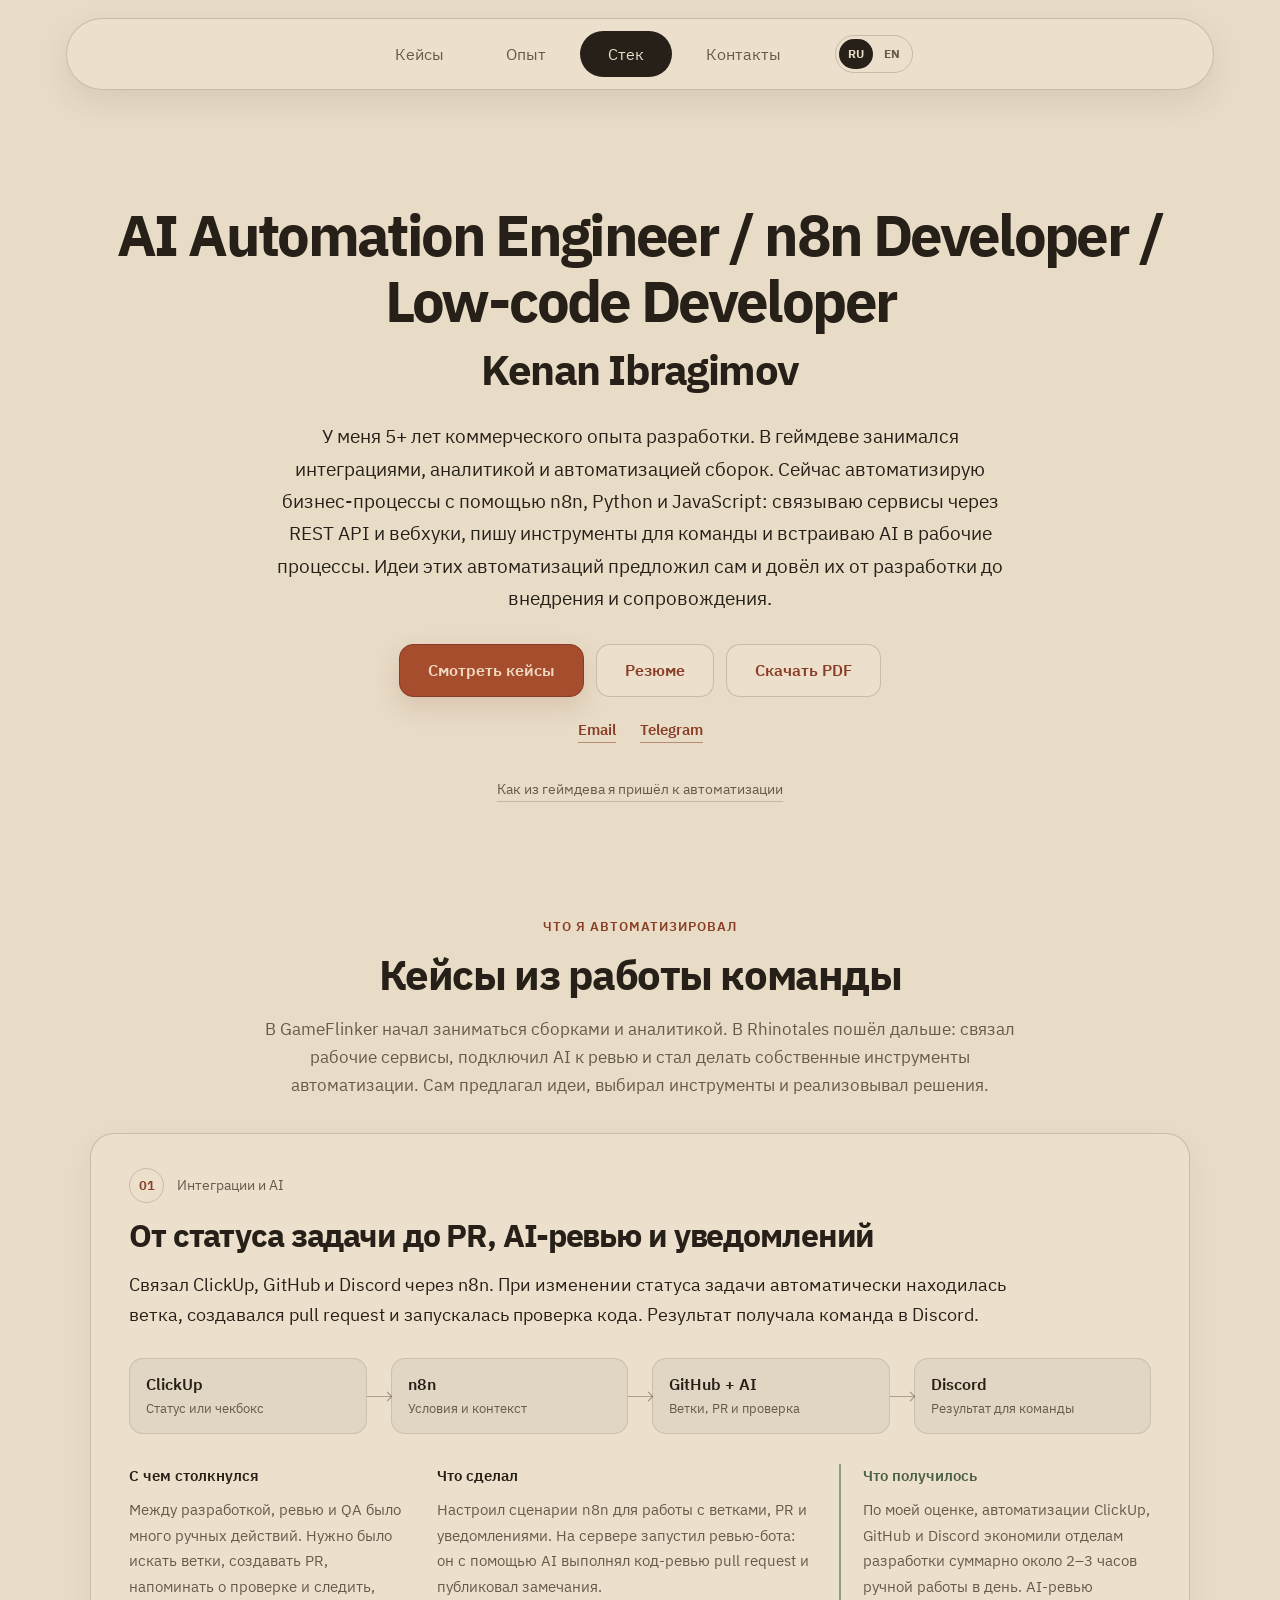
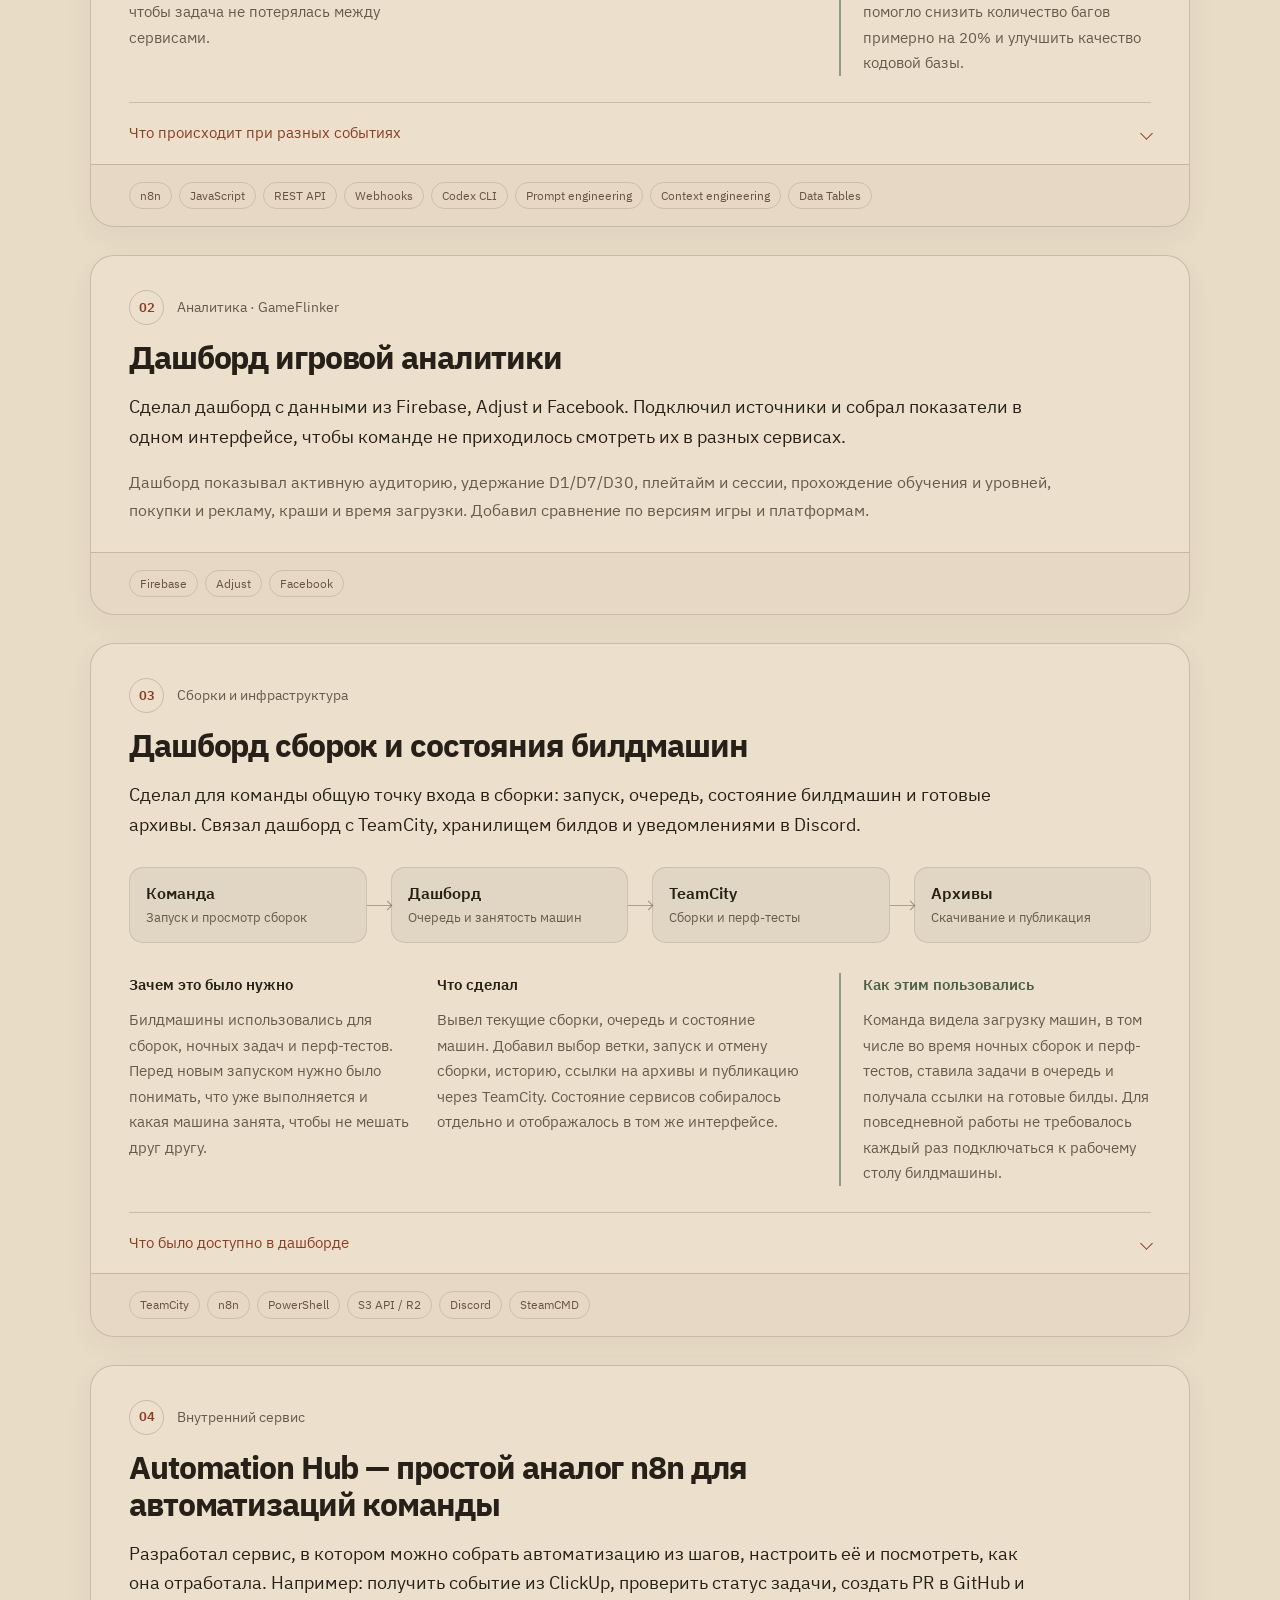
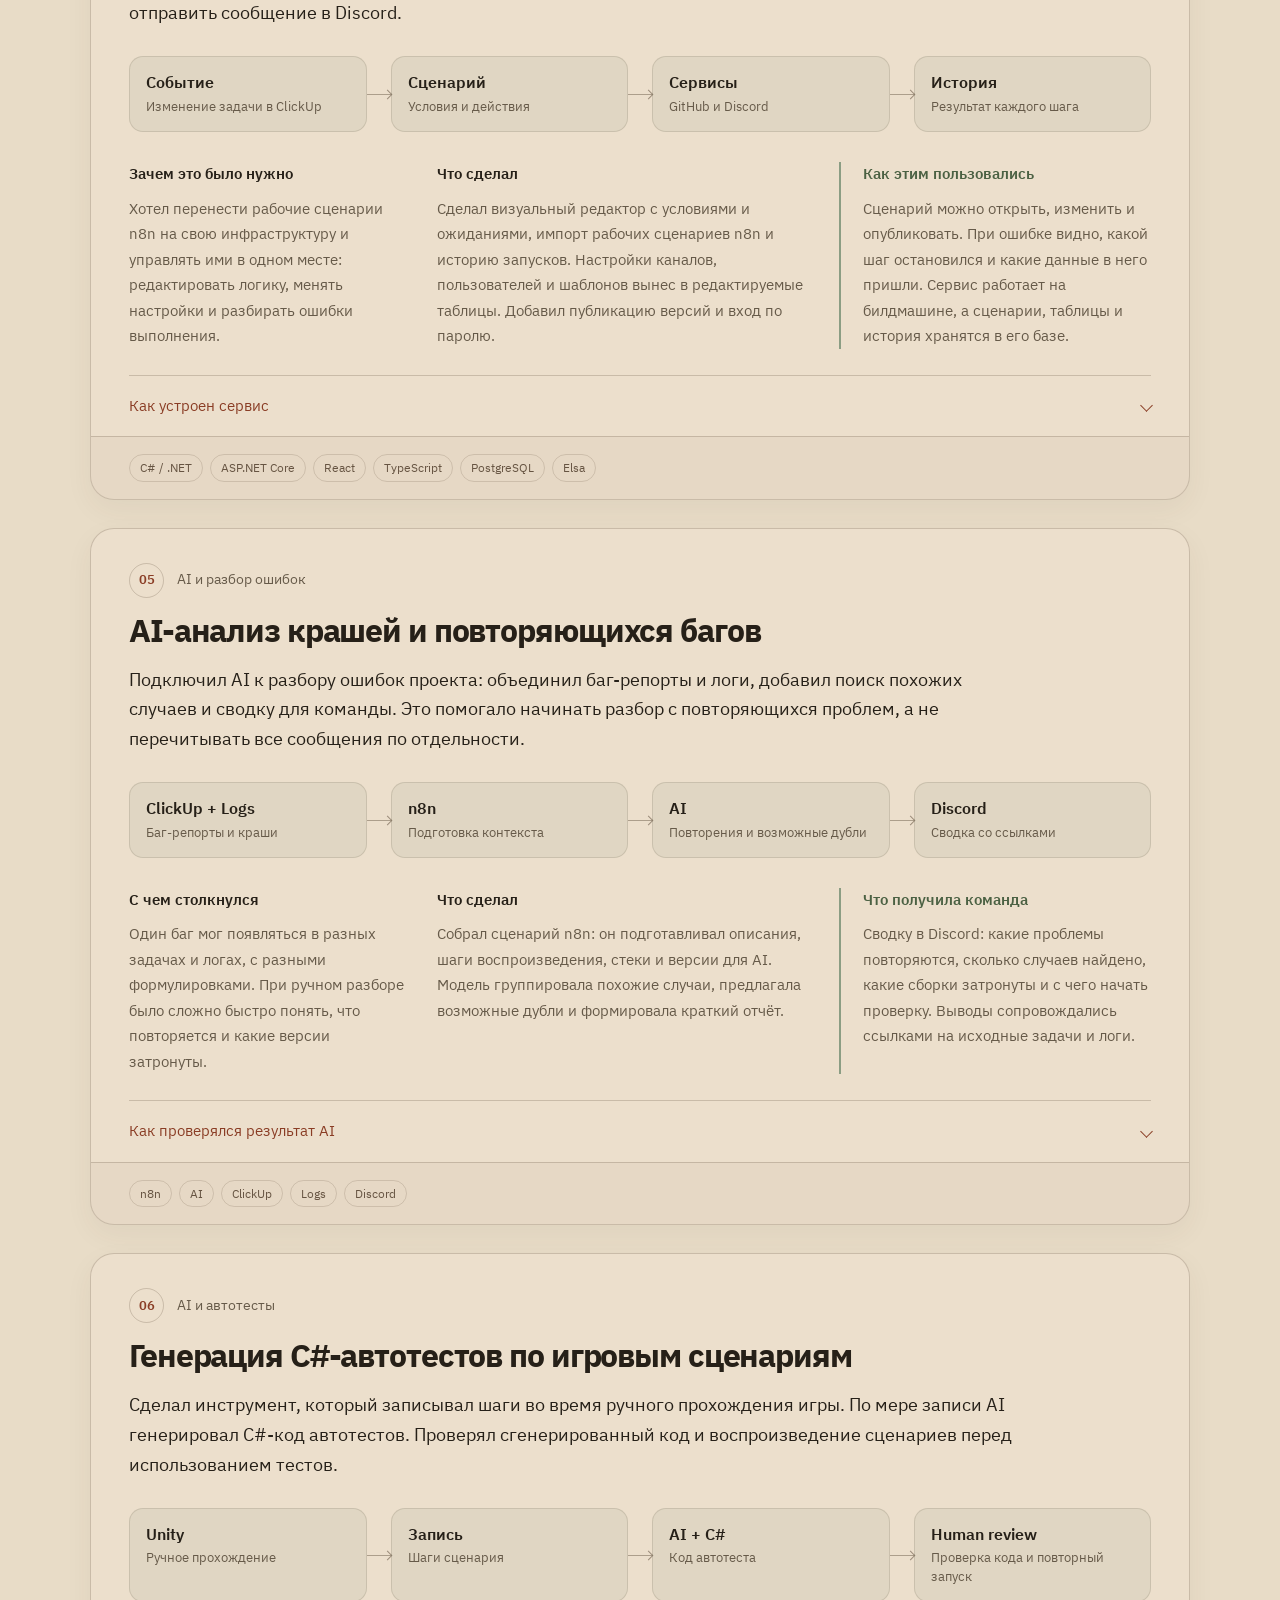
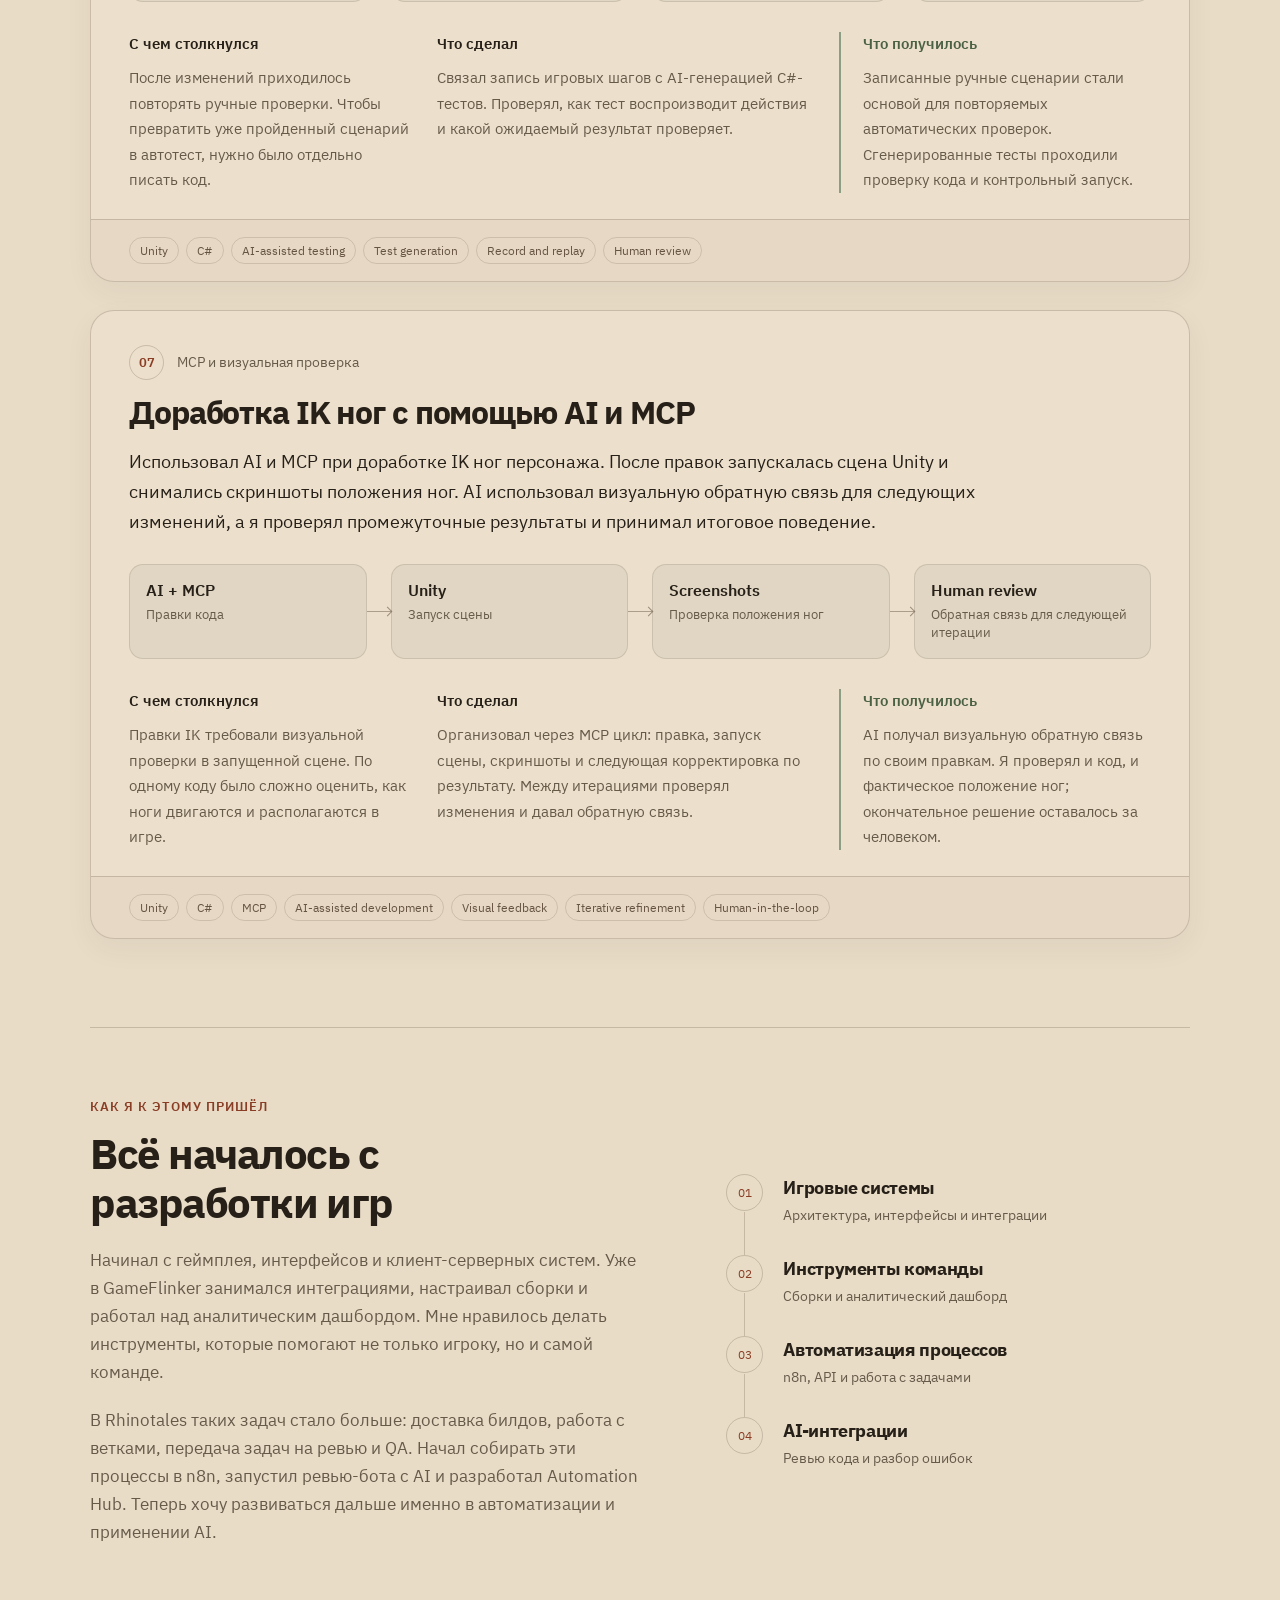
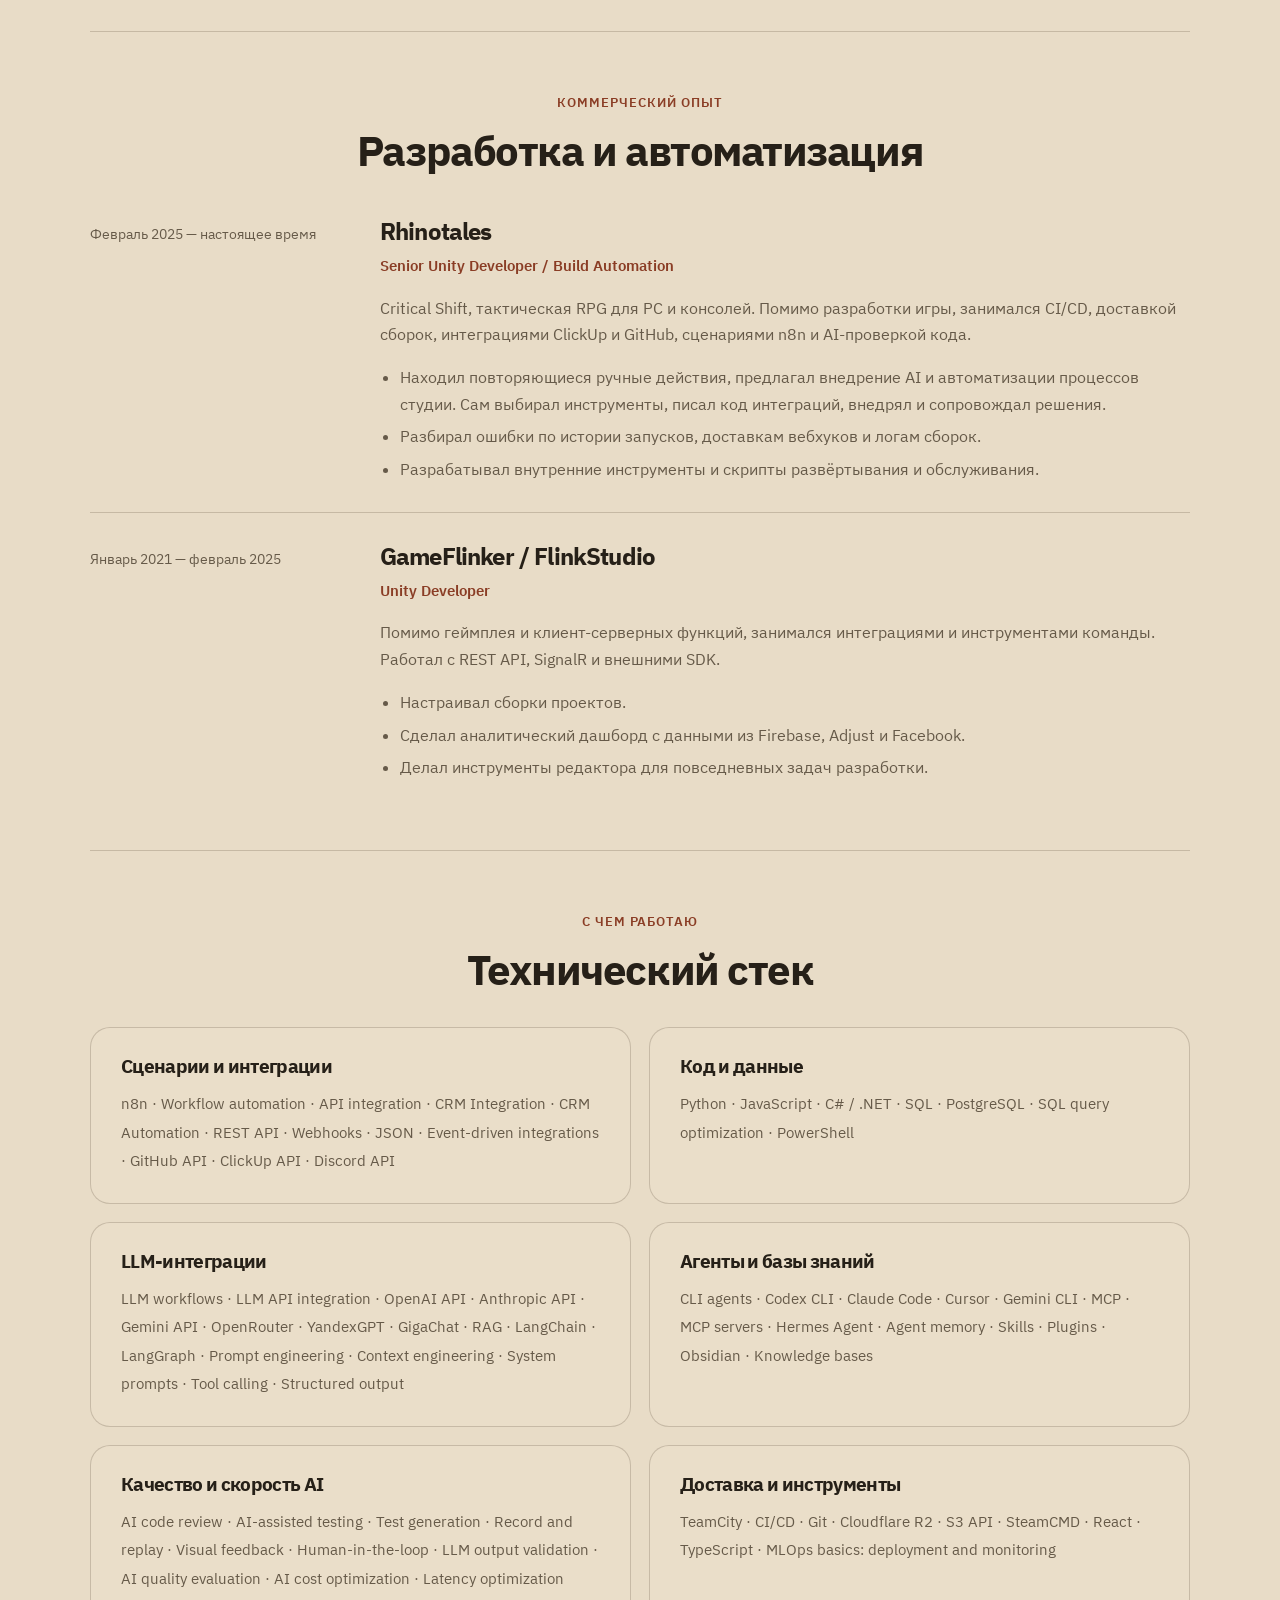
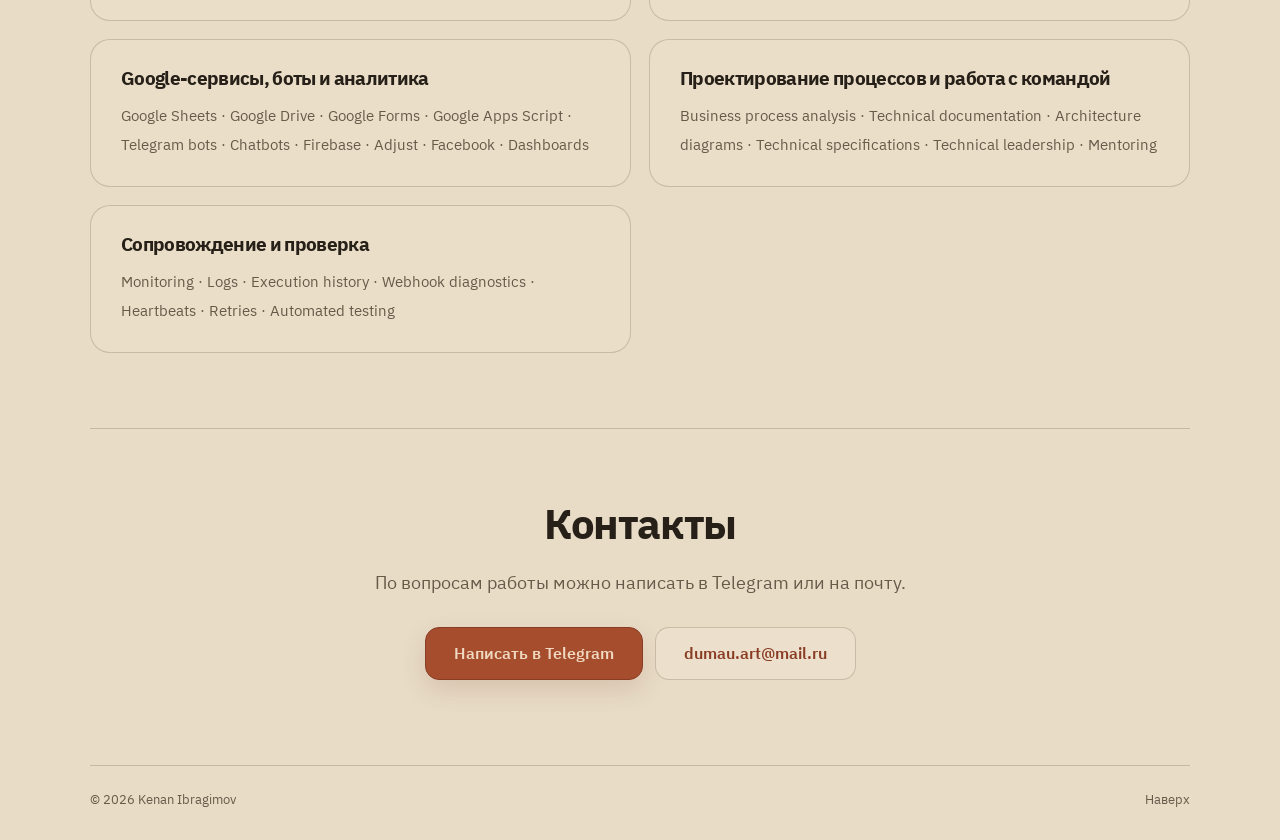
==== automation/index.html @ e3d1d589 "Portfolio: Add AI test generation and MCP-driven IK case studies" ====
<!doctype html>
<html lang="ru">
<head>
  <meta charset="utf-8" />
  <meta name="viewport" content="width=device-width, initial-scale=1" />
  <meta name="description" content="Кенан Ибрагимов — AI Automation Engineer / n8n Developer / Low-code Developer. Автоматизация бизнес-процессов, AI-интеграции, Python, JavaScript, REST API, webhooks и SQL." />
  <meta name="theme-color" content="#E8DCC7" />
  <meta property="og:type" content="website" />
  <meta property="og:url" content="https://shipzz.github.io/automation/" />
  <meta property="og:title" content="Kenan Ibragimov — AI Automation Engineer / n8n Developer / Low-code Developer" />
  <meta property="og:description" content="Автоматизация бизнес-процессов через n8n, Python, JavaScript и REST API. Кейсы AI-ревью, интеграций ClickUp / GitHub / Discord, CI/CD и Automation Hub." />
  <title>Kenan Ibragimov — AI Automation Engineer / n8n Developer / Low-code Developer</title>
  <link rel="canonical" href="https://shipzz.github.io/automation/" />
  <link rel="icon" href="../assets/favicon.svg?v=2" type="image/svg+xml" />
  <link rel="stylesheet" href="automation.css?v=4" />
  <script src="automation.js?v=5" defer></script>
</head>
<body>
  <a class="skip-link" href="#main" data-en="Skip to content">К содержанию</a>
  <header class="site-header">
    <nav class="nav" aria-label="Основная навигация">
      <a href="#cases" class="is-active" data-en="Cases">Кейсы</a>
      <a href="#experience" data-en="Experience">Опыт</a>
      <a href="#skills" data-en="Skills">Стек</a>
      <a href="#contact" data-en="Contact">Контакты</a>
    </nav>
    <div class="language-switch" role="group" aria-label="Язык / Language">
      <button type="button" data-language="ru" class="is-active" aria-pressed="true">RU</button>
      <button type="button" data-language="en" aria-pressed="false">EN</button>
    </div>
  </header>

  <main id="main">
    <section id="top" class="hero section">
      <p class="hero-role">AI Automation Engineer / n8n Developer / Low-code Developer</p>
      <h1>Kenan Ibragimov</h1>
      <p class="hero-text" data-en="I have 5+ years of commercial development experience. In game development, I worked on integrations, analytics and build automation. I now automate business processes with n8n, Python and JavaScript: connecting services through REST APIs and webhooks, building team tools and integrating AI into workflows. I proposed these initiatives myself and took them from an idea to implementation and ongoing maintenance.">У меня 5+ лет коммерческого опыта разработки. В геймдеве занимался интеграциями, аналитикой и автоматизацией сборок. Сейчас автоматизирую бизнес-процессы с помощью n8n, Python и JavaScript: связываю сервисы через REST API и вебхуки, пишу инструменты для команды и встраиваю AI в рабочие процессы. Идеи этих автоматизаций предложил сам и довёл их от разработки до внедрения и сопровождения.</p>
      <div class="hero-actions">
        <a class="button primary" href="#cases" data-en="View cases">Смотреть кейсы</a>
        <a class="button secondary" href="resume.html?v=2026-10-23-r3" data-en="View CV">Резюме</a>
        <a class="button secondary" href="downloads/Kenan_Ibragimov_AI_Automation_Engineer_RU.pdf?v=2026-10-23-r3" download="Kenan_Ibragimov_AI_Automation_Engineer_RU_2026-10-23-r3.pdf" data-resume-download data-resume-version="2026-10-23-r3" data-en="Download PDF">Скачать PDF</a>
      </div>
      <div class="hero-links">
        <a href="mailto:dumau.art@mail.ru">Email</a>
        <a href="https://t.me/dumrotation" target="_blank" rel="noreferrer">Telegram</a>
      </div>
      <a class="hero-note" href="#story" data-en="How game development led me to automation">Как из геймдева я пришёл к автоматизации</a>
    </section>

    <section id="cases" class="section cases-section" aria-labelledby="cases-title">
      <div class="section-heading">
        <p class="eyebrow" data-en="Selected work">Что я автоматизировал</p>
        <h2 id="cases-title" data-en="Cases from a development team">Кейсы из работы команды</h2>
        <p data-en="At GameFlinker, I started working on builds and analytics. At Rhinotales, I went further: connecting team services, adding AI to review and developing our own automation tools. I proposed the ideas, chose the tools and implemented the solutions myself.">В GameFlinker начал заниматься сборками и аналитикой. В Rhinotales пошёл дальше: связал рабочие сервисы, подключил AI к ревью и стал делать собственные инструменты автоматизации. Сам предлагал идеи, выбирал инструменты и реализовывал решения.</p>
      </div>

      <article class="case-card" id="team-workflows" aria-labelledby="team-workflows-title">
        <div class="case-heading"><span class="case-number">01</span><span class="case-topic" data-en="Integrations and AI">Интеграции и AI</span></div>
        <h3 id="team-workflows-title" data-en="From a task update to a PR, AI review and notifications">От статуса задачи до PR, AI-ревью и уведомлений</h3>
        <p class="case-lead" data-en="I connected ClickUp, GitHub and Discord through n8n. Task status changes triggered branch lookup, pull request creation and code review. The team received the results in Discord.">Связал ClickUp, GitHub и Discord через n8n. При изменении статуса задачи автоматически находилась ветка, создавался pull request и запускалась проверка кода. Результат получала команда в Discord.</p>
        <ol class="workflow" aria-label="Схема процесса" data-en-aria="Workflow"><li><strong>ClickUp</strong><span data-en="Status or checkbox">Статус или чекбокс</span></li><li><strong>n8n</strong><span data-en="Rules and context">Условия и контекст</span></li><li><strong>GitHub + AI</strong><span data-en="Branches, PRs and review">Ветки, PR и проверка</span></li><li><strong>Discord</strong><span data-en="Results for the team">Результат для команды</span></li></ol>
        <div class="case-body"><div><h4 data-en="The problem">С чем столкнулся</h4><p data-en="Development, review and QA involved many manual handoffs: finding branches, creating PRs, requesting reviews and keeping tasks in sync across services.">Между разработкой, ревью и QA было много ручных действий. Нужно было искать ветки, создавать PR, напоминать о проверке и следить, чтобы задача не потерялась между сервисами.</p></div><div><h4 data-en="What I built">Что сделал</h4><p data-en="I set up n8n workflows for branches, PRs and notifications. On the server, I ran a review bot that used AI to review pull requests and publish feedback.">Настроил сценарии n8n для работы с ветками, PR и уведомлениями. На сервере запустил ревью-бота: он с помощью AI выполнял код-ревью pull request и публиковал замечания.</p></div><div class="case-outcome"><h4 data-en="What changed">Что получилось</h4><p data-en="By my estimate, the ClickUp, GitHub and Discord automations saved development departments a combined 2–3 hours of manual work per day. AI review helped reduce bugs by around 20% and improve code quality.">По моей оценке, автоматизации ClickUp, GitHub и Discord экономили отделам разработки суммарно около 2–3 часов ручной работы в день. AI-ревью помогло снизить количество багов примерно на 20% и улучшить качество кодовой базы.</p></div></div>
        <details class="case-details"><summary><span data-en="What happens for different events">Что происходит при разных событиях</span></summary><div class="details-content"><p data-en="Merge waits and rechecks the status before creating a PR. Testing or a checkbox syncs master into the task branch and handles conflicts separately. Rejected and Closed notify the right channel and people. BUG and REPEAT insert a description template.">Merge — ожидание и повторная проверка статуса перед созданием PR. Testing или чекбокс — подлив master в рабочую ветку с отдельной обработкой конфликтов. Rejected и Closed — уведомление нужного канала и ответственных. BUG и REPEAT — подстановка шаблона описания.</p><p data-en="When a task entered Review, the bot picked up its pull request and checked the changes with AI. I wrote review prompts with project rules and a required response format, and automated collection of relevant code context. The bot ran several review passes and combined the findings, with instructions to remove duplicates and unclear assumptions. Feedback was published in GitHub and notifications went to Discord.">Когда задача переходила в Review, бот получал связанный pull request и проверял изменения с помощью AI. Настроил промпты с правилами проекта и форматом ответа, автоматизировал сбор связанного кода для контекста модели. Бот выполнял несколько проходов ревью и объединял замечания; в инструкции для итогового ответа задал удаление дублей и неясных предположений. Замечания публиковались в GitHub, уведомления — в Discord.</p><p data-en="When maintaining the workflows, I traced webhook delivery, filters, data lookups and external actions. I added signature verification and protection against duplicate event processing.">При сопровождении разбирал всю цепочку: доставка вебхука, фильтры, поиск данных и внешнее действие. Добавлял проверку подписей и защиту от повторной обработки событий.</p></div></details>
        <ul class="stack" aria-label="Технологии" data-en-aria="Technologies"><li>n8n</li><li>JavaScript</li><li>REST API</li><li>Webhooks</li><li>Codex CLI</li><li>Prompt engineering</li><li>Context engineering</li><li>Data Tables</li></ul>
      </article>

      <article class="case-card analytics-card" id="project-analytics" aria-labelledby="project-analytics-title">
        <div class="case-heading"><span class="case-number">02</span><span class="case-topic" data-en="Analytics · GameFlinker">Аналитика · GameFlinker</span></div>
        <h3 id="project-analytics-title" data-en="A game analytics dashboard">Дашборд игровой аналитики</h3>
        <p class="case-lead" data-en="I built a dashboard using data from Firebase, Adjust and Facebook. I connected the sources and brought the metrics into one interface so the team did not have to check several services.">Сделал дашборд с данными из Firebase, Adjust и Facebook. Подключил источники и собрал показатели в одном интерфейсе, чтобы команде не приходилось смотреть их в разных сервисах.</p>
        <p class="case-summary" data-en="The dashboard showed active users, D1/D7/D30 retention, playtime and sessions, tutorial and level progression, purchases and ads, crashes and loading times. I added comparisons by game version and platform.">Дашборд показывал активную аудиторию, удержание D1/D7/D30, плейтайм и сессии, прохождение обучения и уровней, покупки и рекламу, краши и время загрузки. Добавил сравнение по версиям игры и платформам.</p>
        <ul class="stack" aria-label="Источники данных" data-en-aria="Data sources"><li>Firebase</li><li>Adjust</li><li>Facebook</li></ul>
      </article>

      <article class="case-card" id="build-delivery" aria-labelledby="build-delivery-title">
        <div class="case-heading"><span class="case-number">03</span><span class="case-topic" data-en="Builds and infrastructure">Сборки и инфраструктура</span></div>
        <h3 id="build-delivery-title" data-en="A dashboard for builds and build machines">Дашборд сборок и состояния билдмашин</h3>
        <p class="case-lead" data-en="I built a single place for the team to start builds, check the queue and machine status, and find completed archives. I connected the dashboard to TeamCity, build storage and Discord notifications.">Сделал для команды общую точку входа в сборки: запуск, очередь, состояние билдмашин и готовые архивы. Связал дашборд с TeamCity, хранилищем билдов и уведомлениями в Discord.</p>
        <ol class="workflow" aria-label="Схема работы" data-en-aria="Workflow"><li><strong data-en="Team">Команда</strong><span data-en="Start and inspect builds">Запуск и просмотр сборок</span></li><li><strong data-en="Dashboard">Дашборд</strong><span data-en="Queue and machine workload">Очередь и занятость машин</span></li><li><strong data-en="TeamCity">TeamCity</strong><span data-en="Builds and performance tests">Сборки и перф-тесты</span></li><li><strong data-en="Archives">Архивы</strong><span data-en="Download and deploy">Скачивание и публикация</span></li></ol>
        <div class="case-body"><div><h4 data-en="Why it was needed">Зачем это было нужно</h4><p data-en="Build machines handled builds, overnight jobs and performance tests. Before starting another job, people needed to see what was already running and which machine was busy.">Билдмашины использовались для сборок, ночных задач и перф-тестов. Перед новым запуском нужно было понимать, что уже выполняется и какая машина занята, чтобы не мешать друг другу.</p></div><div><h4 data-en="What I built">Что сделал</h4><p data-en="I added running builds, the queue and machine health, with branch selection, build start/cancel actions, history, archive links and deployment through TeamCity. Service health was collected separately and shown in the same interface.">Вывел текущие сборки, очередь и состояние машин. Добавил выбор ветки, запуск и отмену сборки, историю, ссылки на архивы и публикацию через TeamCity. Состояние сервисов собиралось отдельно и отображалось в том же интерфейсе.</p></div><div class="case-outcome"><h4 data-en="How the team used it">Как этим пользовались</h4><p data-en="The team could see machine workload, including overnight builds and performance tests, queue jobs and get links to completed builds. Routine work no longer required opening a build machine remote desktop each time.">Команда видела загрузку машин, в том числе во время ночных сборок и перф-тестов, ставила задачи в очередь и получала ссылки на готовые билды. Для повседневной работы не требовалось каждый раз подключаться к рабочему столу билдмашины.</p></div></div>
        <details class="case-details"><summary><span data-en="What the dashboard provided">Что было доступно в дашборде</span></summary><div class="details-content"><p data-en="Builds from a selected branch, queued and running jobs, cancellation, history and archive downloads. Maintenance controls showed TeamCity service status and offered start/restart commands. Completed builds were stored in R2, and the dashboard could start Steam deployment through TeamCity.">Запуск сборки из выбранной ветки, просмотр очереди и выполняющихся задач, отмена запуска, история и скачивание архивов. Для обслуживания — состояние сервисов TeamCity и команды запуска или перезапуска. Готовые билды хранились в R2; из дашборда можно было запустить их публикацию в Steam через TeamCity.</p></div></details>
        <ul class="stack" aria-label="Технологии" data-en-aria="Technologies"><li>TeamCity</li><li>n8n</li><li>PowerShell</li><li>S3 API / R2</li><li>Discord</li><li>SteamCMD</li></ul>
      </article>

      <article class="case-card" id="automation-hub" aria-labelledby="automation-hub-title">
        <div class="case-heading"><span class="case-number">04</span><span class="case-topic" data-en="Internal service">Внутренний сервис</span></div>
        <h3 id="automation-hub-title" data-en="Automation Hub: a simple n8n alternative for team workflows">Automation Hub — простой аналог n8n для автоматизаций команды</h3>
        <p class="case-lead" data-en="I developed a service for building workflows from steps, configuring them and checking their execution. For example: receive a ClickUp event, check the task status, create a GitHub PR and send a Discord message.">Разработал сервис, в котором можно собрать автоматизацию из шагов, настроить её и посмотреть, как она отработала. Например: получить событие из ClickUp, проверить статус задачи, создать PR в GitHub и отправить сообщение в Discord.</p>
        <ol class="workflow" aria-label="Схема работы" data-en-aria="Workflow"><li><strong data-en="Event">Событие</strong><span data-en="A task changes in ClickUp">Изменение задачи в ClickUp</span></li><li><strong data-en="Workflow">Сценарий</strong><span data-en="Conditions and actions">Условия и действия</span></li><li><strong data-en="Services">Сервисы</strong><span data-en="GitHub and Discord">GitHub и Discord</span></li><li><strong data-en="Run history">История</strong><span data-en="Results for every step">Результат каждого шага</span></li></ol>
        <div class="case-body"><div><h4 data-en="Why it was needed">Зачем это было нужно</h4><p data-en="I wanted to move our n8n workflows to our own infrastructure and manage them in one place: edit the logic, change settings and investigate failed runs.">Хотел перенести рабочие сценарии n8n на свою инфраструктуру и управлять ими в одном месте: редактировать логику, менять настройки и разбирать ошибки выполнения.</p></div><div><h4 data-en="What I built">Что сделал</h4><p data-en="I built a visual editor with conditions and waits, import for our n8n workflows and run history. Channels, users and templates were moved into editable tables. I added workflow version publishing and password-protected access.">Сделал визуальный редактор с условиями и ожиданиями, импорт рабочих сценариев n8n и историю запусков. Настройки каналов, пользователей и шаблонов вынес в редактируемые таблицы. Добавил публикацию версий и вход по паролю.</p></div><div class="case-outcome"><h4 data-en="How the team used it">Как этим пользовались</h4><p data-en="A workflow can be opened, edited and published. If a run fails, its history shows which step stopped and what data it received. The service runs on a build machine and stores workflows, tables and run history in its database.">Сценарий можно открыть, изменить и опубликовать. При ошибке видно, какой шаг остановился и какие данные в него пришли. Сервис работает на билдмашине, а сценарии, таблицы и история хранятся в его базе.</p></div></div>
        <details class="case-details"><summary><span data-en="How the service works">Как устроен сервис</span></summary><div class="details-content"><p data-en="The editor uses React and TypeScript, the backend uses ASP.NET Core with Elsa, and PostgreSQL stores the data. I also prepared installation, diagnostics and startup scripts.">Редактор сделан на React и TypeScript, серверная часть — на ASP.NET Core с Elsa, данные хранятся в PostgreSQL. Для переноса и обслуживания подготовил скрипты установки, диагностики и автозапуска.</p></div></details>
        <ul class="stack" aria-label="Технологии" data-en-aria="Technologies"><li>C# / .NET</li><li>ASP.NET Core</li><li>React</li><li>TypeScript</li><li>PostgreSQL</li><li>Elsa</li></ul>
      </article>

      <article class="case-card" id="ai-bug-analysis" aria-labelledby="idea-title">
        <div class="case-heading"><span class="case-number">05</span><span class="case-topic" data-en="AI and error analysis">AI и разбор ошибок</span></div>
        <h3 id="idea-title" data-en="AI analysis of crashes and recurring bugs">AI-анализ крашей и повторяющихся багов</h3>
        <p class="case-lead" data-en="I connected AI to project error analysis: bringing bug reports and logs together, identifying similar cases and preparing a team digest. This helped start with recurring issues rather than reading every report separately.">Подключил AI к разбору ошибок проекта: объединил баг-репорты и логи, добавил поиск похожих случаев и сводку для команды. Это помогало начинать разбор с повторяющихся проблем, а не перечитывать все сообщения по отдельности.</p>
        <ol class="workflow" aria-label="Схема анализа ошибок" data-en-aria="Error-analysis workflow">
          <li><strong>ClickUp + Logs</strong><span data-en="Bug reports and crashes">Баг-репорты и краши</span></li>
          <li><strong>n8n</strong><span data-en="Context preparation">Подготовка контекста</span></li>
          <li><strong>AI</strong><span data-en="Recurring issues and possible duplicates">Повторения и возможные дубли</span></li>
          <li><strong>Discord</strong><span data-en="Digest with source links">Сводка со ссылками</span></li>
        </ol>
        <div class="case-body">
          <div><h4 data-en="The problem">С чем столкнулся</h4><p data-en="The same bug could appear across different tasks and logs with different wording. Manual triage made it difficult to quickly see recurring issues and affected versions.">Один баг мог появляться в разных задачах и логах, с разными формулировками. При ручном разборе было сложно быстро понять, что повторяется и какие версии затронуты.</p></div>
          <div><h4 data-en="What I built">Что сделал</h4><p data-en="I built an n8n workflow to prepare descriptions, reproduction steps, stack traces and versions for AI. The model grouped similar cases, suggested possible duplicates and produced a short report.">Собрал сценарий n8n: он подготавливал описания, шаги воспроизведения, стеки и версии для AI. Модель группировала похожие случаи, предлагала возможные дубли и формировала краткий отчёт.</p></div>
          <div class="case-outcome"><h4 data-en="What the team received">Что получила команда</h4><p data-en="A Discord digest showing recurring problems, the number of matching reports, affected builds and investigation leads, with links to the original tasks and logs.">Сводку в Discord: какие проблемы повторяются, сколько случаев найдено, какие сборки затронуты и с чего начать проверку. Выводы сопровождались ссылками на исходные задачи и логи.</p></div>
        </div>
        <details class="case-details"><summary><span data-en="How AI output was checked">Как проверялся результат AI</span></summary><div class="details-content"><p data-en="Suspected duplicates were kept separate from confirmed matches. AI suggested investigation leads; people decided whether to merge reports and change priorities.">Предположения о дублях отделял от подтверждённых совпадений. AI предлагал направления проверки; решение об объединении задач и приоритетах оставалось за человеком.</p></div></details>
        <ul class="stack" aria-label="Технологии" data-en-aria="Technologies"><li>n8n</li><li>AI</li><li>ClickUp</li><li>Logs</li><li>Discord</li></ul>
      </article>

      <article class="case-card" id="ai-test-generation" aria-labelledby="ai-test-generation-title">
        <div class="case-heading"><span class="case-number">06</span><span class="case-topic" data-en="AI and testing">AI и автотесты</span></div>
        <h3 id="ai-test-generation-title" data-en="C# test generation from recorded gameplay">Генерация C#-автотестов по игровым сценариям</h3>
        <p class="case-lead" data-en="I built a tool that recorded steps during manual gameplay. As the steps were recorded, AI generated C# test code. I checked the generated code and scenario replay before using the tests.">Сделал инструмент, который записывал шаги во время ручного прохождения игры. По мере записи AI генерировал C#-код автотестов. Проверял сгенерированный код и воспроизведение сценариев перед использованием тестов.</p>
        <ol class="workflow" aria-label="Схема генерации тестов" data-en-aria="Test-generation workflow">
          <li><strong>Unity</strong><span data-en="Manual gameplay">Ручное прохождение</span></li>
          <li><strong data-en="Recording">Запись</strong><span data-en="Scenario steps">Шаги сценария</span></li>
          <li><strong>AI + C#</strong><span data-en="Generated test code">Код автотеста</span></li>
          <li><strong>Human review</strong><span data-en="Code review and replay">Проверка кода и повторный запуск</span></li>
        </ol>
        <div class="case-body">
          <div><h4 data-en="The problem">С чем столкнулся</h4><p data-en="Manual checks had to be repeated after changes. Turning a completed playthrough into an automated test also required writing code by hand.">После изменений приходилось повторять ручные проверки. Чтобы превратить уже пройденный сценарий в автотест, нужно было отдельно писать код.</p></div>
          <div><h4 data-en="What I built">Что сделал</h4><p data-en="Connected recording of gameplay steps to AI-assisted C# test generation. I reviewed how the test reproduced the actions and checked its expected result.">Связал запись игровых шагов с AI-генерацией C#-тестов. Проверял, как тест воспроизводит действия и какой ожидаемый результат проверяет.</p></div>
          <div class="case-outcome"><h4 data-en="What changed">Что получилось</h4><p data-en="Recorded manual scenarios became a starting point for repeatable automated checks. Generated tests went through code review and a verification run.">Записанные ручные сценарии стали основой для повторяемых автоматических проверок. Сгенерированные тесты проходили проверку кода и контрольный запуск.</p></div>
        </div>
        <ul class="stack" aria-label="Технологии" data-en-aria="Technologies"><li>Unity</li><li>C#</li><li>AI-assisted testing</li><li>Test generation</li><li>Record and replay</li><li>Human review</li></ul>
      </article>

      <article class="case-card" id="mcp-ik-workflow" aria-labelledby="mcp-ik-workflow-title">
        <div class="case-heading"><span class="case-number">07</span><span class="case-topic" data-en="MCP and visual feedback">MCP и визуальная проверка</span></div>
        <h3 id="mcp-ik-workflow-title" data-en="Iterating on character leg IK with AI and MCP">Доработка IK ног с помощью AI и MCP</h3>
        <p class="case-lead" data-en="Used AI and MCP to refine character leg IK. After changes, the workflow launched the Unity scene and captured screenshots of the leg positions. AI used the visual feedback for the next changes, while I reviewed intermediate results and accepted the final behaviour.">Использовал AI и MCP при доработке IK ног персонажа. После правок запускалась сцена Unity и снимались скриншоты положения ног. AI использовал визуальную обратную связь для следующих изменений, а я проверял промежуточные результаты и принимал итоговое поведение.</p>
        <ol class="workflow" aria-label="Цикл доработки IK" data-en-aria="IK iteration workflow">
          <li><strong>AI + MCP</strong><span data-en="Code changes">Правки кода</span></li>
          <li><strong>Unity</strong><span data-en="Scene launch">Запуск сцены</span></li>
          <li><strong>Screenshots</strong><span data-en="Leg position feedback">Проверка положения ног</span></li>
          <li><strong>Human review</strong><span data-en="Feedback for the next iteration">Обратная связь для следующей итерации</span></li>
        </ol>
        <div class="case-body">
          <div><h4 data-en="The problem">С чем столкнулся</h4><p data-en="IK changes needed visual checks in the running scene. Code inspection alone did not show how the legs actually moved and were positioned.">Правки IK требовали визуальной проверки в запущенной сцене. По одному коду было сложно оценить, как ноги двигаются и располагаются в игре.</p></div>
          <div><h4 data-en="What I built">Что сделал</h4><p data-en="Organised an iterative workflow through MCP: make a change, launch the scene, capture screenshots and use the result for the next adjustment. I reviewed the changes and gave feedback between iterations.">Организовал через MCP цикл: правка, запуск сцены, скриншоты и следующая корректировка по результату. Между итерациями проверял изменения и давал обратную связь.</p></div>
          <div class="case-outcome"><h4 data-en="What changed">Что получилось</h4><p data-en="AI received visual feedback on its changes. I could check both the code and the resulting leg positions, with final acceptance kept under human control.">AI получал визуальную обратную связь по своим правкам. Я проверял и код, и фактическое положение ног; окончательное решение оставалось за человеком.</p></div>
        </div>
        <ul class="stack" aria-label="Технологии" data-en-aria="Technologies"><li>Unity</li><li>C#</li><li>MCP</li><li>AI-assisted development</li><li>Visual feedback</li><li>Iterative refinement</li><li>Human-in-the-loop</li></ul>
      </article>
    </section>

    <section id="story" class="section story-section" aria-labelledby="story-title">
      <div class="story-copy">
        <p class="eyebrow" data-en="My background">Как я к этому пришёл</p>
        <h2 id="story-title" data-en="It started with game development">Всё началось с разработки игр</h2>
        <p data-en="I started with gameplay, interfaces and client-server systems. At GameFlinker, I was already working on integrations, configuring builds and developing an analytics dashboard. I enjoyed building tools that help the team as well as the player.">Начинал с геймплея, интерфейсов и клиент-серверных систем. Уже в GameFlinker занимался интеграциями, настраивал сборки и работал над аналитическим дашбордом. Мне нравилось делать инструменты, которые помогают не только игроку, но и самой команде.</p>
        <p data-en="At Rhinotales, this grew into build delivery, branch management and review/QA handoffs. I brought these processes into n8n, ran an AI review bot and developed Automation Hub. I now want to focus further on automation and practical AI applications.">В Rhinotales таких задач стало больше: доставка билдов, работа с ветками, передача задач на ревью и QA. Начал собирать эти процессы в n8n, запустил ревью-бота с AI и разработал Automation Hub. Теперь хочу развиваться дальше именно в автоматизации и применении AI.</p>
      </div>
      <ol class="career-path">
        <li><span>01</span><div><h3 data-en="Game systems">Игровые системы</h3><p data-en="Architecture, interfaces and integrations">Архитектура, интерфейсы и интеграции</p></div></li>
        <li><span>02</span><div><h3 data-en="Developer tools">Инструменты команды</h3><p data-en="Builds and an analytics dashboard">Сборки и аналитический дашборд</p></div></li>
        <li><span>03</span><div><h3 data-en="Workflow automation">Автоматизация процессов</h3><p data-en="n8n, APIs and task workflows">n8n, API и работа с задачами</p></div></li>
        <li><span>04</span><div><h3 data-en="AI integrations">AI-интеграции</h3><p data-en="Code review and error analysis">Ревью кода и разбор ошибок</p></div></li>
      </ol>
    </section>

    <section id="experience" class="section experience-section" aria-labelledby="experience-title">
      <div class="section-heading"><p class="eyebrow" data-en="Professional experience">Коммерческий опыт</p><h2 id="experience-title" data-en="Development and automation">Разработка и автоматизация</h2></div>
      <div class="experience-list">
        <article class="experience-item"><p class="experience-date" data-en="Feb 2025 — present">Февраль 2025 — настоящее время</p><div><h3>Rhinotales</h3><p class="experience-role">Senior Unity Developer / Build Automation</p><p data-en="Critical Shift, a tactical RPG for PC and consoles. Alongside game development, I worked on CI/CD, build delivery, ClickUp and GitHub integrations, n8n workflows and AI-assisted code review.">Critical Shift, тактическая RPG для PC и консолей. Помимо разработки игры, занимался CI/CD, доставкой сборок, интеграциями ClickUp и GitHub, сценариями n8n и AI-проверкой кода.</p><ul><li data-en="Identified repetitive work, proposed AI and automation initiatives and independently took them from tool selection and integration code to deployment and maintenance.">Находил повторяющиеся ручные действия, предлагал внедрение AI и автоматизации процессов студии. Сам выбирал инструменты, писал код интеграций, внедрял и сопровождал решения.</li><li data-en="Investigated failures using workflow history, webhook deliveries and build logs.">Разбирал ошибки по истории запусков, доставкам вебхуков и логам сборок.</li><li data-en="Developed internal tools and scripts for deployment and maintenance.">Разрабатывал внутренние инструменты и скрипты развёртывания и обслуживания.</li></ul></div></article>
        <article class="experience-item"><p class="experience-date" data-en="Jan 2021 — Feb 2025">Январь 2021 — февраль 2025</p><div><h3>GameFlinker / FlinkStudio</h3><p class="experience-role">Unity Developer</p><p data-en="Alongside gameplay and client-server features, I worked on integrations and team tools using REST APIs, SignalR and external SDKs.">Помимо геймплея и клиент-серверных функций, занимался интеграциями и инструментами команды. Работал с REST API, SignalR и внешними SDK.</p><ul><li data-en="Configured project builds.">Настраивал сборки проектов.</li><li data-en="Built an analytics dashboard using Firebase, Adjust and Facebook data.">Сделал аналитический дашборд с данными из Firebase, Adjust и Facebook.</li><li data-en="Built editor tools for day-to-day development tasks.">Делал инструменты редактора для повседневных задач разработки.</li></ul></div></article>
      </div>
    </section>

    <section id="skills" class="section skills-section" aria-labelledby="skills-title">
      <div class="section-heading"><p class="eyebrow" data-en="Tools">С чем работаю</p><h2 id="skills-title" data-en="Technical skills">Технический стек</h2></div>
      <div class="skills-grid">
        <article><h3 data-en="Workflows and integrations">Сценарии и интеграции</h3><p>n8n · Workflow automation · API integration · CRM Integration · CRM Automation · REST API · Webhooks · JSON · Event-driven integrations · GitHub API · ClickUp API · Discord API</p></article>
        <article><h3 data-en="Code and data">Код и данные</h3><p>Python · JavaScript · C# / .NET · SQL · PostgreSQL · SQL query optimization · PowerShell</p></article>
        <article><h3 data-en="LLM integrations">LLM-интеграции</h3><p>LLM workflows · LLM API integration · OpenAI API · Anthropic API · Gemini API · OpenRouter · YandexGPT · GigaChat · RAG · LangChain · LangGraph · Prompt engineering · Context engineering · System prompts · Tool calling · Structured output</p></article>
        <article><h3 data-en="Agents and knowledge bases">Агенты и базы знаний</h3><p>CLI agents · Codex CLI · Claude Code · Cursor · Gemini CLI · MCP · MCP servers · Hermes Agent · Agent memory · Skills · Plugins · Obsidian · Knowledge bases</p></article>
        <article><h3 data-en="AI quality and performance">Качество и скорость AI</h3><p>AI code review · AI-assisted testing · Test generation · Record and replay · Visual feedback · Human-in-the-loop · LLM output validation · AI quality evaluation · AI cost optimization · Latency optimization</p></article>
        <article><h3 data-en="Delivery and internal tools">Доставка и инструменты</h3><p>TeamCity · CI/CD · Git · Cloudflare R2 · S3 API · SteamCMD · React · TypeScript · MLOps basics: deployment and monitoring</p></article>
        <article><h3 data-en="Google services, bots and analytics">Google-сервисы, боты и аналитика</h3><p>Google Sheets · Google Drive · Google Forms · Google Apps Script · Telegram bots · Chatbots · Firebase · Adjust · Facebook · Dashboards</p></article>
        <article><h3 data-en="Process design and teamwork">Проектирование процессов и работа с командой</h3><p>Business process analysis · Technical documentation · Architecture diagrams · Technical specifications · Technical leadership · Mentoring</p></article>
        <article><h3 data-en="Maintenance and quality">Сопровождение и проверка</h3><p>Monitoring · Logs · Execution history · Webhook diagnostics · Heartbeats · Retries · Automated testing</p></article>
      </div>
    </section>

    <section id="contact" class="section contact-section" aria-labelledby="contact-title">
      <h2 id="contact-title" data-en="Contact">Контакты</h2>
      <p data-en="For work enquiries, contact me on Telegram or by email.">По вопросам работы можно написать в Telegram или на почту.</p>
      <div class="hero-actions"><a class="button primary" href="https://t.me/dumrotation" target="_blank" rel="noreferrer" data-en="Message on Telegram">Написать в Telegram</a><a class="button secondary" href="mailto:dumau.art@mail.ru">dumau.art@mail.ru</a></div>
    </section>
  </main>
  <footer class="site-footer"><span>© <span data-year>2026</span> Kenan Ibragimov</span><a href="#top" data-en="Back to top">Наверх</a></footer>
</body>
</html>
---- automation/automation.css ----
@font-face {
  font-family:"IBM Plex Sans";
  src:url("../assets/fonts/IBMPlexSans-Regular.woff2") format("woff2");
  font-weight:400;
  font-style:normal;
  font-display:swap
}

@font-face {
  font-family:"IBM Plex Sans";
  src:url("../assets/fonts/IBMPlexSans-Medium.woff2") format("woff2");
  font-weight:500;
  font-style:normal;
  font-display:swap
}

@font-face {
  font-family:"IBM Plex Sans";
  src:url("../assets/fonts/IBMPlexSans-SemiBold.woff2") format("woff2");
  font-weight:600;
  font-style:normal;
  font-display:swap
}

@font-face {
  font-family:"IBM Plex Sans";
  src:url("../assets/fonts/IBMPlexSans-Bold.woff2") format("woff2");
  font-weight:700;
  font-style:normal;
  font-display:swap
}

:root {
  --canvas:#E8DCC7;
  --surface:#E6D3BC;
  --surface-soft:#ECDFCC;
  --ink:#262018;
  --muted:#665A49;
  --line:rgba(77,60,42,.22);
  --accent:#C66B3D;
  --accent-deep:#8A3D25;
  --sage:#8B9D83;
  --radius:24px;
  color-scheme:light;
  scroll-behavior:auto;
  scroll-padding-top:112px
}

* {
  box-sizing:border-box
}

body {
  margin:0;
  background:var(--canvas);
  color:var(--ink);
  font:400 17px/1.65 "IBM Plex Sans",system-ui,sans-serif;
  font-synthesis:none;
  -webkit-font-smoothing:antialiased
}

a {
  color:inherit;
  text-decoration:none
}

button {
  font:inherit
}

h1,h2,h3,h4,p {
  margin:0
}

h1,h2,h3 {
  font-weight:700;
  letter-spacing:-.035em;
  line-height:1.16
}

p {
  overflow-wrap:break-word
}

ul {
  padding-left:1.2em
}

a,button,summary {
  -webkit-tap-highlight-color:transparent
}

button,a,summary {
  touch-action:manipulation
}

:focus-visible {
  outline:3px solid var(--accent-deep);
  outline-offset:5px;
  border-radius:5px
}

::selection {
  background:#CBB095;
  color:var(--ink)
}

.skip-link {
  position:fixed;
  top:12px;
  left:12px;
  z-index:100;
  background:var(--ink);
  color:var(--canvas);
  padding:10px 18px;
  transform:translateY(-160%)
}

.skip-link:focus {
  transform:none
}

.site-header {
  position:sticky;
  top:18px;
  z-index:20;
  display:flex;
  align-items:center;
  justify-content:center;
  gap:26px;
  max-width:1148px;
  margin:18px auto 0;
  padding:12px 20px;
  background:rgba(236,223,204,.93);
  border:1px solid var(--line);
  border-radius:999px;
  box-shadow:0 12px 30px rgba(77,60,42,.10);
  backdrop-filter:blur(18px)
}

.nav {
  display:flex;
  justify-content:center;
  gap:6px
}

.nav a {
  padding:10px 28px;
  border-radius:999px;
  color:var(--muted);
  font-size:16px;
  transition:background .2s,color .2s
}

.nav a:hover {
  background:rgba(77,60,42,.07)
}

.nav a.is-active {
  background:var(--ink);
  color:var(--canvas)
}

.language-switch {
  display:flex;
  padding:3px;
  border:1px solid var(--line);
  border-radius:999px;
  gap:2px
}

.language-switch button {
  border:0;
  background:transparent;
  color:var(--muted);
  border-radius:999px;
  padding:5px 9px;
  font-size:12px;
  font-weight:700;
  cursor:pointer
}

.language-switch button.is-active {
  color:var(--canvas);
  background:var(--ink)
}

.section {
  width:min(1100px,calc(100% - 48px));
  margin:0 auto;
  scroll-margin-top:108px
}

.hero {
  padding:112px 0 94px;
  text-align:center
}

.hero-role {
  font-size:clamp(2.1rem,4.7vw,3.65rem);
  font-weight:700;
  letter-spacing:-.045em;
  line-height:1.12
}

.hero h1 {
  margin-top:12px;
  font-size:clamp(1.8rem,3.6vw,2.65rem)
}

.hero-text {
  max-width:760px;
  margin:26px auto 0;
  font-size:19px;
  line-height:1.7
}

.hero-actions {
  display:flex;
  justify-content:center;
  align-items:center;
  flex-wrap:wrap;
  gap:12px;
  margin-top:30px
}

.button {
  display:inline-flex;
  min-height:52px;
  align-items:center;
  justify-content:center;
  padding:12px 28px;
  border-radius:14px;
  border:1px solid var(--line);
  font-size:16px;
  font-weight:600;
  transition:transform .2s,background .2s
}

.button:hover {
  transform:translateY(-2px)
}

.primary {
  background:#A64D2D;
  border-color:var(--accent-deep);
  color:#F0D9C1;
  box-shadow:0 10px 24px rgba(138,61,37,.16)
}

.primary:hover {
  background:#8A3D25
}

.secondary {
  background:var(--surface-soft);
  color:var(--accent-deep)
}

.secondary:hover {
  background:var(--surface)
}

.hero-links {
  display:flex;
  justify-content:center;
  flex-wrap:wrap;
  gap:24px;
  margin-top:21px
}

.hero-links a,.text-link {
  border-bottom:1px solid rgba(138,61,37,.5);
  color:var(--accent-deep);
  font-size:15px;
  font-weight:600
}

.hero-note {
  display:inline-block;
  margin-top:35px;
  color:var(--muted);
  font-size:14px;
  border-bottom:1px solid var(--line)
}

.section-heading {
  max-width:750px;
  margin:0 auto 34px;
  text-align:center
}

.eyebrow {
  font-size:13px;
  font-weight:600;
  letter-spacing:.075em;
  text-transform:uppercase;
  color:var(--accent-deep);
  margin-bottom:12px
}

h2 {
  font-size:clamp(1.9rem,3.6vw,2.6rem)
}

.section-heading>p:last-child:not(.eyebrow) {
  margin-top:17px;
  color:var(--muted);
  font-size:17px
}

.cases-section {
  padding:20px 0 60px
}

.case-card {
  padding:34px 38px 0;
  margin:0 0 28px;
  background:var(--surface-soft);
  border:1px solid var(--line);
  border-radius:var(--radius);
  box-shadow:0 10px 28px rgba(77,60,42,.055);
  overflow:hidden;
  scroll-margin-top:112px
}

.case-heading {
  display:flex;
  align-items:center;
  gap:13px;
  margin-bottom:14px
}

.case-number {
  display:grid;
  place-items:center;
  min-width:35px;
  height:35px;
  border:1px solid var(--line);
  border-radius:50%;
  color:var(--accent-deep);
  font-size:13px;
  font-weight:600
}

.case-topic {
  font-size:14px;
  color:var(--muted)
}

.case-card h3 {
  font-size:clamp(1.5rem,2.8vw,2rem);
  max-width:850px
}

.case-summary {
  max-width:950px;
  margin:18px 0 28px;
  font-size:16px;
  line-height:1.7;
  color:var(--muted)
}

.case-lead {
  margin-top:16px;
  max-width:900px;
  font-size:18px
}

.workflow {
  list-style:none;
  margin:28px 0 30px;
  padding:0;
  display:grid;
  grid-template-columns:repeat(4,minmax(0,1fr));
  gap:24px
}

.workflow li {
  position:relative;
  padding:15px 16px;
  background:rgba(139,157,131,.12);
  border:1px solid rgba(77,60,42,.15);
  border-radius:14px
}

.workflow li+li::before {
  content:"";
  position:absolute;
  left:-25px;
  top:50%;
  width:24px;
  height:1px;
  background:rgba(77,60,42,.4)
}

.workflow li+li::after {
  content:"";
  position:absolute;
  left:-8px;
  top:calc(50% - 3px);
  width:6px;
  height:6px;
  border-top:1px solid rgba(77,60,42,.5);
  border-right:1px solid rgba(77,60,42,.5);
  transform:rotate(45deg)
}

.workflow strong {
  display:block;
  font-size:16px;
  font-weight:600;
  line-height:1.3;
  overflow-wrap:anywhere
}

.workflow span {
  display:block;
  color:var(--muted);
  font-size:13px;
  margin-top:5px;
  line-height:1.4
}

.case-body {
  display:grid;
  grid-template-columns:.9fr 1.2fr 1fr;
  gap:28px;
  margin-bottom:26px
}

.case-body h4 {
  font-size:15px;
  font-weight:600;
  margin-bottom:9px
}

.case-body p {
  font-size:15px;
  line-height:1.7;
  color:var(--muted)
}

.case-outcome {
  padding-left:22px;
  border-left:2px solid var(--sage)
}

.case-outcome h4 {
  color:#4B6143
}

.case-details {
  border-top:1px solid var(--line);
  padding:0
}

.case-details summary {
  display:flex;
  align-items:center;
  justify-content:space-between;
  gap:14px;
  padding:18px 0;
  cursor:pointer;
  font-size:15px;
  color:var(--accent-deep);
  list-style:none
}

.case-details summary::-webkit-details-marker {
  display:none
}

.case-details summary::after {
  content:"";
  width:8px;
  height:8px;
  flex-shrink:0;
  border-right:1.5px solid currentColor;
  border-bottom:1.5px solid currentColor;
  transform:rotate(45deg);
  transition:transform .2s
}

.case-details[open] summary::after {
  transform:rotate(225deg)
}

.details-content {
  padding-bottom:22px;
  font-size:15px;
  color:var(--muted);
  max-width:900px
}

.details-content p+p {
  margin-top:12px
}

.details-content ul {
  margin:0 0 14px
}

.details-content li+li {
  margin-top:7px
}

.stack {
  list-style:none;
  display:flex;
  gap:7px;
  flex-wrap:wrap;
  margin:0 -38px;
  padding:17px 38px;
  background:rgba(77,60,42,.04);
  border-top:1px solid var(--line)
}

.stack li {
  padding:3px 10px;
  border:1px solid rgba(77,60,42,.16);
  border-radius:999px;
  font-size:12px;
  line-height:1.6;
  color:#665442
}

.analytics-layout {
  display:grid;
  grid-template-columns:1.4fr 1fr;
  gap:32px;
  margin:26px 0 32px
}

.analytics-layout h4 {
  margin-bottom:10px;
  font-size:16px
}

.analytics-layout p {
  color:var(--muted);
  font-size:15px;
  line-height:1.7
}

.analytics-layout p+p {
  margin-top:12px
}

.metric-note {
  padding:24px;
  border-left:2px solid var(--sage);
  border-radius:0 14px 14px 0;
  background:rgba(139,157,131,.1);
  align-self:start
}

.metric-note h4 {
  margin-top:12px;
  font-size:24px;
  color:#4B6143
}

.metric-grid {
  display:grid;
  grid-template-columns:repeat(3,minmax(0,1fr));
  gap:18px;
  margin:26px 0 30px
}

.metric-grid>div {
  padding:20px;
  border:1px solid var(--line);
  border-radius:16px;
  background:rgba(139,157,131,.07)
}

.metric-grid>div:last-child {
  grid-column:1/-1
}

.metric-grid h4,.analytics-result h4 {
  margin-bottom:10px;
  font-size:16px
}

.metric-grid p,.analytics-result p {
  color:var(--muted);
  font-size:15px;
  line-height:1.7
}

.metric-grid .metric-question {
  margin-top:14px;
  padding-top:12px;
  border-top:1px solid var(--line);
  font-size:14px;
  color:#4B6143
}

.analytics-result {
  margin-bottom:30px
}

.idea-note {
  margin:36px 0 0;
  padding:28px 32px;
  border:1px dashed var(--line);
  border-radius:var(--radius);
  background:rgba(255,255,255,.14)
}

.idea-note h3 {
  margin:10px 0 12px;
  font-size:clamp(1.3rem,2.4vw,1.6rem)
}

.idea-note>p:last-child {
  max-width:900px;
  color:var(--muted);
  font-size:16px;
  line-height:1.7
}

.story-section {
  display:grid;
  grid-template-columns:1.2fr 1fr;
  gap:80px;
  padding:68px 0 85px;
  border-top:1px solid var(--line)
}

.story-copy h2 {
  max-width:460px
}

.story-copy>p:not(.eyebrow) {
  margin-top:20px;
  color:var(--muted);
  font-size:17px
}

.story-copy .text-link {
  display:inline-block;
  margin-top:25px
}

.career-path {
  list-style:none;
  padding:2px 0 0;
  margin:0;
  align-self:center
}

.career-path li {
  position:relative;
  display:flex;
  gap:20px;
  padding:0 0 28px
}

.career-path li:last-child {
  padding-bottom:0
}

.career-path li:not(:last-child)::after {
  content:"";
  position:absolute;
  left:18px;
  top:38px;
  bottom:0;
  width:1px;
  background:var(--line)
}

.career-path li>span {
  flex:0 0 37px;
  height:37px;
  border-radius:50%;
  display:grid;
  place-items:center;
  border:1px solid var(--line);
  font-size:12px;
  color:var(--accent-deep)
}

.career-path h3 {
  font-size:18px;
  letter-spacing:-.02em;
  margin:4px 0 5px
}

.career-path p {
  color:var(--muted);
  font-size:14px
}

.experience-section {
  padding:60px 0 70px;
  border-top:1px solid var(--line)
}

.experience-list {
  margin-top:44px
}

.experience-item {
  display:grid;
  grid-template-columns:245px 1fr;
  gap:45px;
  padding:30px 0;
  border-bottom:1px solid var(--line)
}

.experience-item:first-child {
  padding-top:0
}

.experience-item:last-child {
  border-bottom:0;
  padding-bottom:0
}

.experience-date {
  color:var(--muted);
  font-size:14px;
  padding-top:5px
}

.experience-item h3 {
  font-size:24px
}

.experience-role {
  color:var(--accent-deep);
  font-size:15px;
  font-weight:600;
  margin:8px 0 16px
}

.experience-item p:not(.experience-date):not(.experience-role),.experience-item li {
  font-size:16px;
  color:var(--muted)
}

.experience-item ul {
  margin-bottom:0
}

.experience-item li+li {
  margin-top:6px
}

.skills-section {
  padding:60px 0 75px;
  border-top:1px solid var(--line)
}

.skills-grid {
  display:grid;
  grid-template-columns:1fr 1fr;
  gap:18px
}

.skills-grid article {
  padding:27px 30px;
  border:1px solid var(--line);
  border-radius:20px;
  background:rgba(236,223,204,.5)
}

.skills-grid h3 {
  font-size:19px;
  margin-bottom:13px
}

.skills-grid p {
  font-size:15px;
  color:var(--muted);
  line-height:1.9
}

.contact-section {
  padding:70px 0 85px;
  border-top:1px solid var(--line);
  text-align:center
}

.contact-section>p:not(.eyebrow) {
  max-width:660px;
  margin:20px auto 0;
  color:var(--muted);
  font-size:18px
}

.site-footer {
  display:flex;
  justify-content:space-between;
  gap:20px;
  flex-wrap:wrap;
  width:min(1100px,calc(100% - 48px));
  margin:0 auto;
  padding:23px 0 30px;
  border-top:1px solid var(--line);
  font-size:13px;
  color:var(--muted)
}

.site-footer a:hover,.hero-note:hover {
  color:var(--accent-deep)
}

.resume-page .site-header {
  max-width:850px;
  justify-content:space-between;
  padding:12px 24px
}

.resume-sheet {
  max-width:850px;
  width:calc(100% - 48px);
  margin:55px auto;
  padding:45px;
  background:var(--surface-soft);
  border:1px solid var(--line);
  border-radius:var(--radius)
}

.resume-sheet h1 {
  font-size:36px
}

.resume-sheet h2 {
  font-size:22px;
  margin:28px 0 12px
}

.resume-sheet h3 {
  font-size:18px;
  margin:19px 0 9px
}

.resume-sheet p,.resume-sheet li {
  font-size:15px;
  line-height:1.7
}

.resume-sheet .resume-title {
  color:var(--accent-deep);
  font-weight:600;
  margin:9px 0 15px
}

.resume-sheet .resume-contact {
  font-size:13px;
  color:var(--muted)
}

.resume-sheet ul {
  margin:10px 0
}

.resume-sheet li+li {
  margin-top:6px
}

.print-button {
  border:1px solid var(--line);
  border-radius:999px;
  padding:7px 15px;
  background:var(--ink);
  color:var(--canvas);
  cursor:pointer;
  font-size:14px
}

@media(min-width:1400px) {
  .hero {
    padding-top:130px;
    padding-bottom:110px
  }
}

@media(max-width:1180px) {
  .site-header {
    width:calc(100% - 40px)
  }
}

@media(max-width:800px) {
  .metric-grid {
    grid-template-columns:1fr 1fr
  }
  .hero {
    padding:90px 0 75px
  }
  .case-card {
    padding:27px 27px 0
  }
  .case-body {
    grid-template-columns:1fr 1fr;
    gap:22px
  }
  .case-outcome {
    grid-column:1/-1;
    padding:16px 20px;
    border-left:2px solid var(--sage);
    background:rgba(139,157,131,.08);
    border-radius:0 12px 12px 0
  }
  .workflow {
    gap:16px
  }
  .workflow li {
    padding:13px 12px
  }
  .workflow li+li::before {
    left:-17px;
    width:16px
  }
  .workflow li+li::after {
    left:-7px
  }
  .stack {
    margin:0 -27px;
    padding:16px 27px
  }
  .story-section {
    gap:38px
  }
  .experience-item {
    grid-template-columns:190px 1fr;
    gap:28px
  }
}

@media(max-width:600px) {
  .metric-grid {
    grid-template-columns:1fr
  }
  .analytics-layout {
    grid-template-columns:1fr;
    gap:22px;
    margin-bottom:24px
  }
  .idea-note {
    padding:22px 20px
  }
  :root {
    scroll-padding-top:105px
  }
  .site-header {
    top:10px;
    width:calc(100% - 20px);
    margin-top:10px;
    gap:8px;
    padding:9px 9px
  }
  .nav {
    flex:1;
    gap:0;
    min-width:0
  }
  .nav a {
    padding:10px 9px;
    font-size:12px;
    white-space:nowrap
  }
  .language-switch {
    padding:2px;
    gap:0
  }
  .language-switch button {
    font-size:10px;
    padding:5px 7px
  }
  .section {
    width:calc(100% - 32px)
  }
  .hero {
    padding:78px 0 65px
  }
  .hero-role {
    font-size:clamp(1.8rem,7.4vw,2.5rem)
  }
  .hero h1 {
    font-size:1.85rem;
    margin-top:15px
  }
  .hero-text {
    font-size:16px;
    line-height:1.75;
    margin-top:23px
  }
  .hero-actions {
    gap:10px;
    margin-top:25px
  }
  .button {
    padding:12px 21px;
    font-size:14px;
    min-height:48px
  }
  .hero-links {
    gap:19px;
    margin-top:20px
  }
  .hero-links a {
    font-size:13px
  }
  .hero-note {
    font-size:12px;
    margin-top:28px
  }
  .section-heading {
    margin-bottom:25px
  }
  .eyebrow {
    font-size:11px;
    letter-spacing:.065em
  }
  h2 {
    font-size:1.9rem
  }
  .section-heading>p:last-child:not(.eyebrow) {
    font-size:15px
  }
  .case-card {
    padding:24px 21px 0;
    margin-bottom:20px;
    border-radius:21px
  }
  .case-heading {
    margin-bottom:14px;
    gap:10px
  }
  .case-topic {
    font-size:12px
  }
  .case-number {
    min-width:30px;
    height:30px;
    font-size:11px
  }
  .case-card h3 {
    font-size:1.6rem;
    line-height:1.2
  }
  .case-lead {
    font-size:16px;
    margin-top:14px
  }
  .workflow {
    grid-template-columns:1fr 1fr;
    gap:12px;
    margin:23px 0
  }
  .workflow li {
    padding:12px
  }
  .workflow li:nth-child(odd)::before,.workflow li:nth-child(odd)::after {
    display:none
  }
  .workflow li:nth-child(even)::before {
    left:-13px;
    width:12px
  }
  .workflow li:nth-child(even)::after {
    left:-6px
  }
  .workflow strong {
    font-size:14px
  }
  .workflow span {
    font-size:11px
  }
  .case-body {
    display:block;
    margin-bottom:22px
  }
  .case-body>div+div {
    margin-top:20px
  }
  .case-body h4 {
    font-size:14px;
    margin-bottom:6px
  }
  .case-body p {
    font-size:14px;
    line-height:1.75
  }
  .case-outcome {
    padding:13px 15px
  }
  .case-details summary {
    font-size:13px;
    padding:17px 0
  }
  .details-content {
    font-size:14px
  }
  .stack {
    margin:0 -21px;
    padding:14px 21px;
    gap:6px
  }
  .stack li {
    font-size:11px;
    padding:3px 8px
  }
  .story-section {
    grid-template-columns:1fr;
    gap:38px;
    padding:45px 0 55px
  }
  .story-copy>p:not(.eyebrow) {
    font-size:15px;
    margin-top:17px
  }
  .career-path {
    padding:0
  }
  .experience-section,.skills-section {
    padding:45px 0 50px
  }
  .experience-list {
    margin-top:30px
  }
  .experience-item {
    display:block;
    padding:25px 0
  }
  .experience-date {
    padding:0;
    margin-bottom:12px;
    font-size:12px
  }
  .experience-item h3 {
    font-size:22px
  }
  .experience-role {
    font-size:13px;
    margin:7px 0 13px
  }
  .experience-item p:not(.experience-date):not(.experience-role),.experience-item li {
    font-size:14px
  }
  .skills-grid {
    grid-template-columns:1fr;
    gap:13px
  }
  .skills-grid article {
    padding:22px 24px
  }
  .skills-grid h3 {
    font-size:18px
  }
  .skills-grid p {
    font-size:14px
  }
  .contact-section {
    padding:50px 0 60px
  }
  .contact-section>p:not(.eyebrow) {
    font-size:16px
  }
  .contact-section .hero-actions {
    flex-direction:column
  }
  .contact-section .button {
    width:100%;
    max-width:310px
  }
  .site-footer {
    width:calc(100% - 32px);
    font-size:11px;
    gap:15px
  }
  .resume-sheet {
    width:calc(100% - 28px);
    margin:30px auto;
    padding:26px 22px
  }
  .resume-sheet h1 {
    font-size:28px
  }
  .resume-page .site-header {
    border-radius:22px;
    gap:12px;
    flex-wrap:wrap
  }
}

@media(prefers-reduced-motion:reduce) {
  :root {
    scroll-behavior:auto
  }
  *,*::before,*::after {
    transition:none!important
  }
}

@media print {
  @page {
    size:A4;
    margin:16mm
  }
  body {
    background:#fff;
    color:#222
  }
  .resume-page .site-header,.resume-page .site-footer {
    display:none
  }
  .resume-sheet {
    padding:0;
    margin:0;
    max-width:none;
    width:100%;
    border:0;
    background:none;
    border-radius:0
  }
  .resume-sheet h1 {
    font-size:25px
  }
  .resume-sheet h2 {
    font-size:17px;
    margin-top:19px
  }
  .resume-sheet h3 {
    font-size:14px;
    margin-top:13px
  }
  .resume-sheet p,.resume-sheet li {
    font-size:10pt;
    line-height:1.45
  }
  .resume-sheet h2,.resume-sheet h3 {
    break-after:avoid
  }
  .resume-sheet li {
    break-inside:avoid
  }
  .resume-sheet .resume-title {
    color:#444
  }
  .resume-sheet .resume-contact {
    font-size:9pt
  }
  .resume-sheet a {
    text-decoration:none;
    color:inherit
  }
}
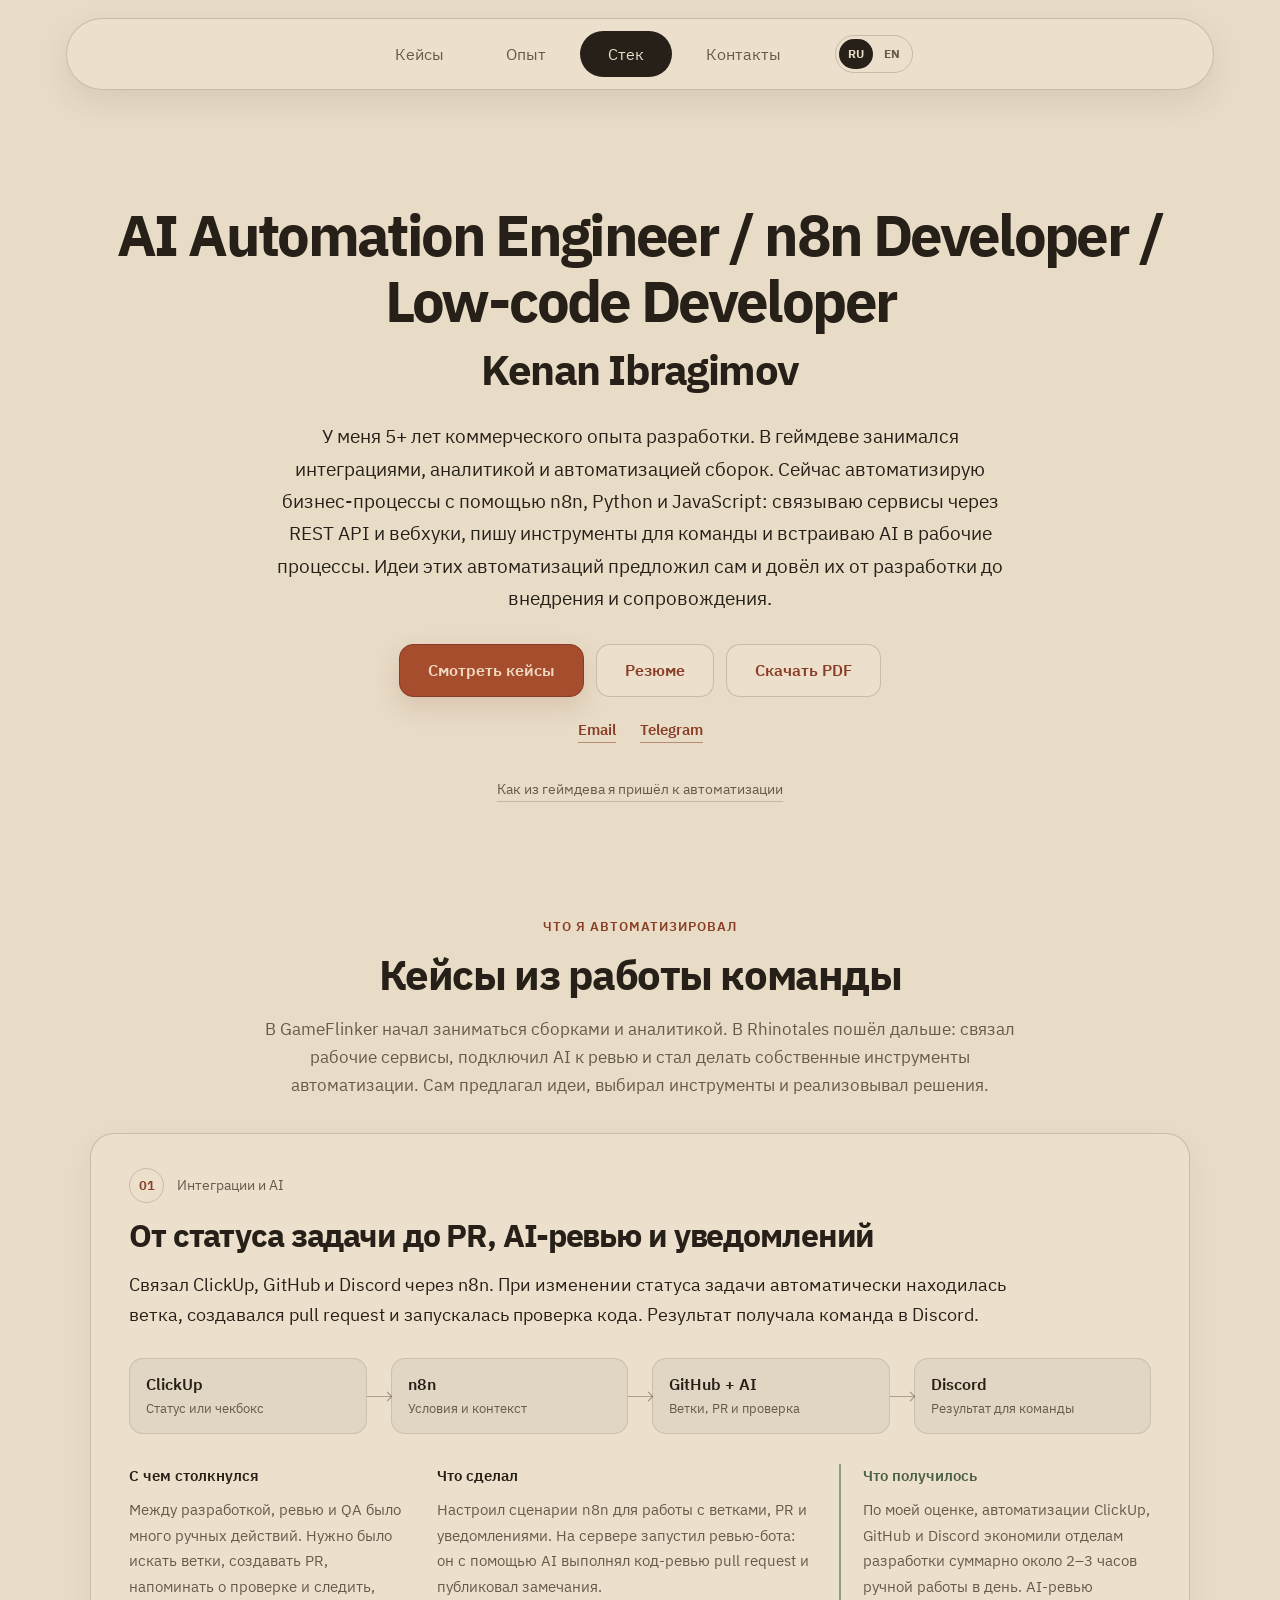
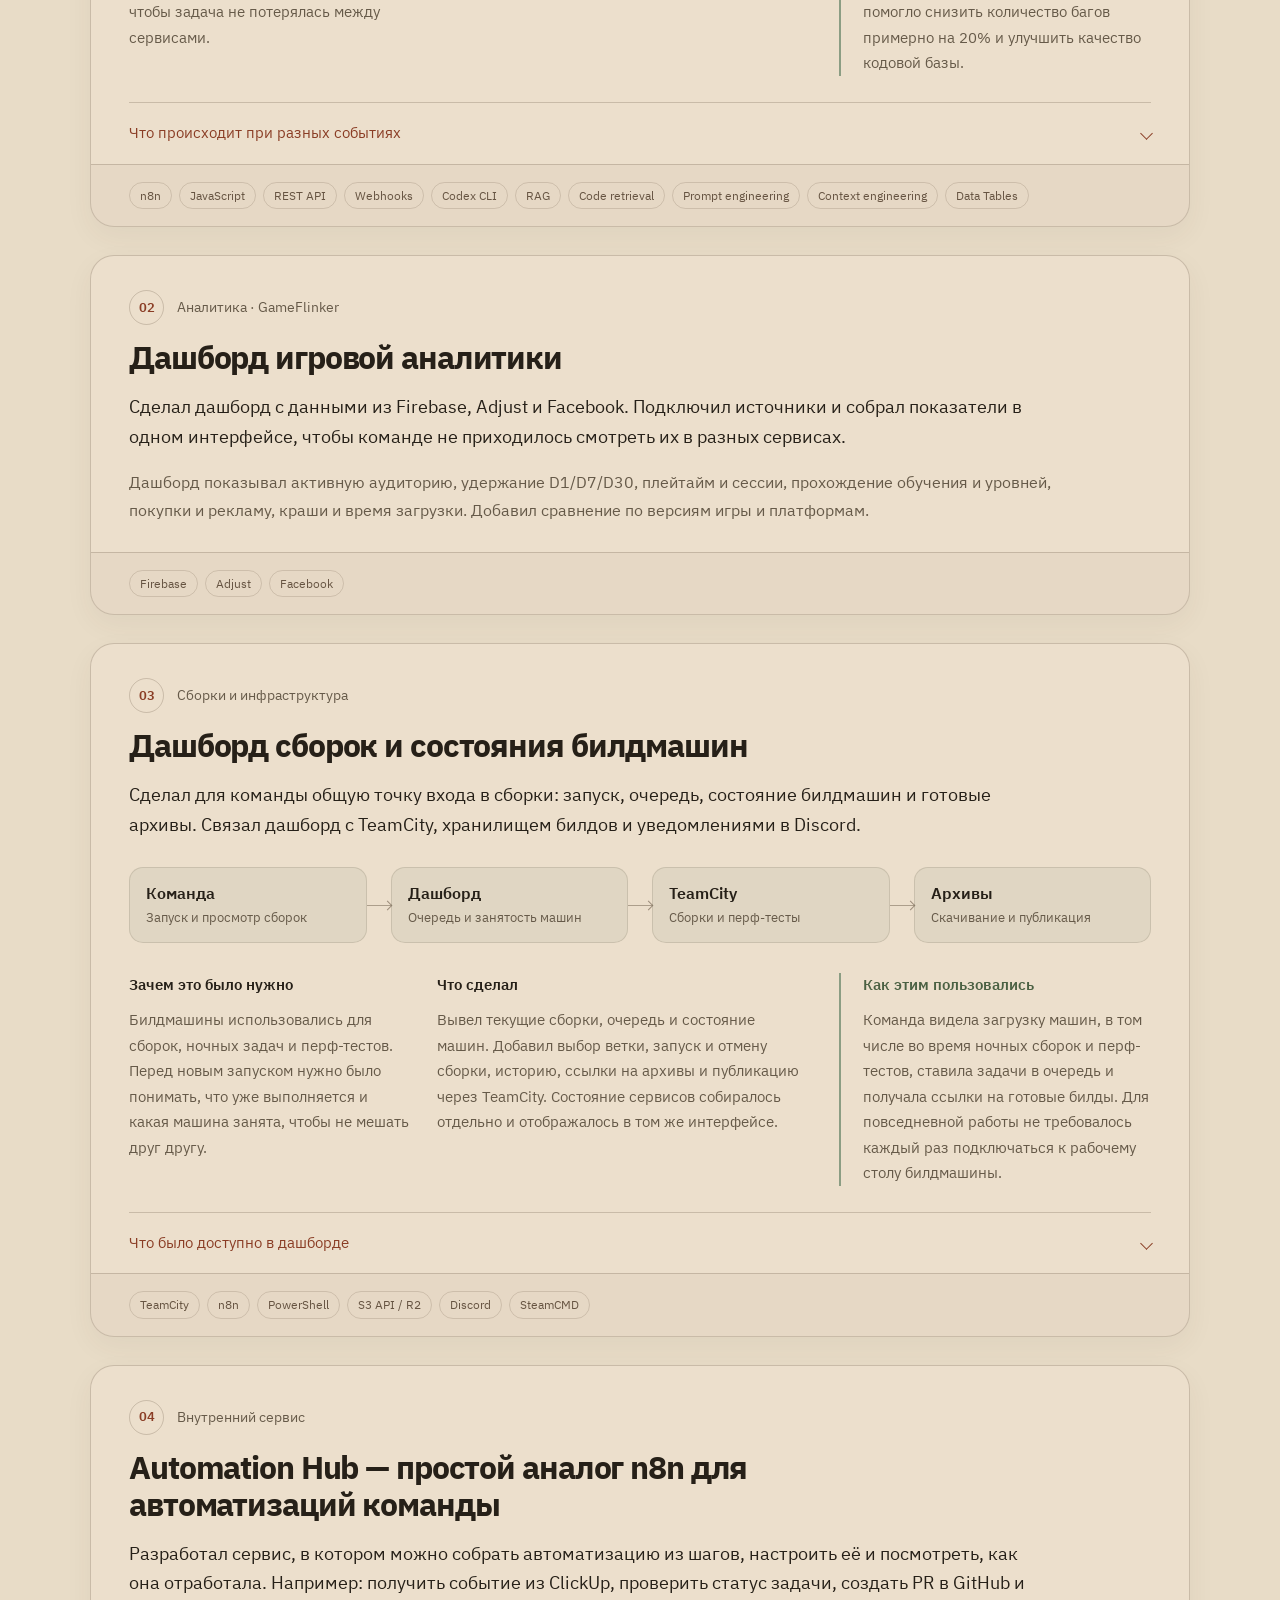
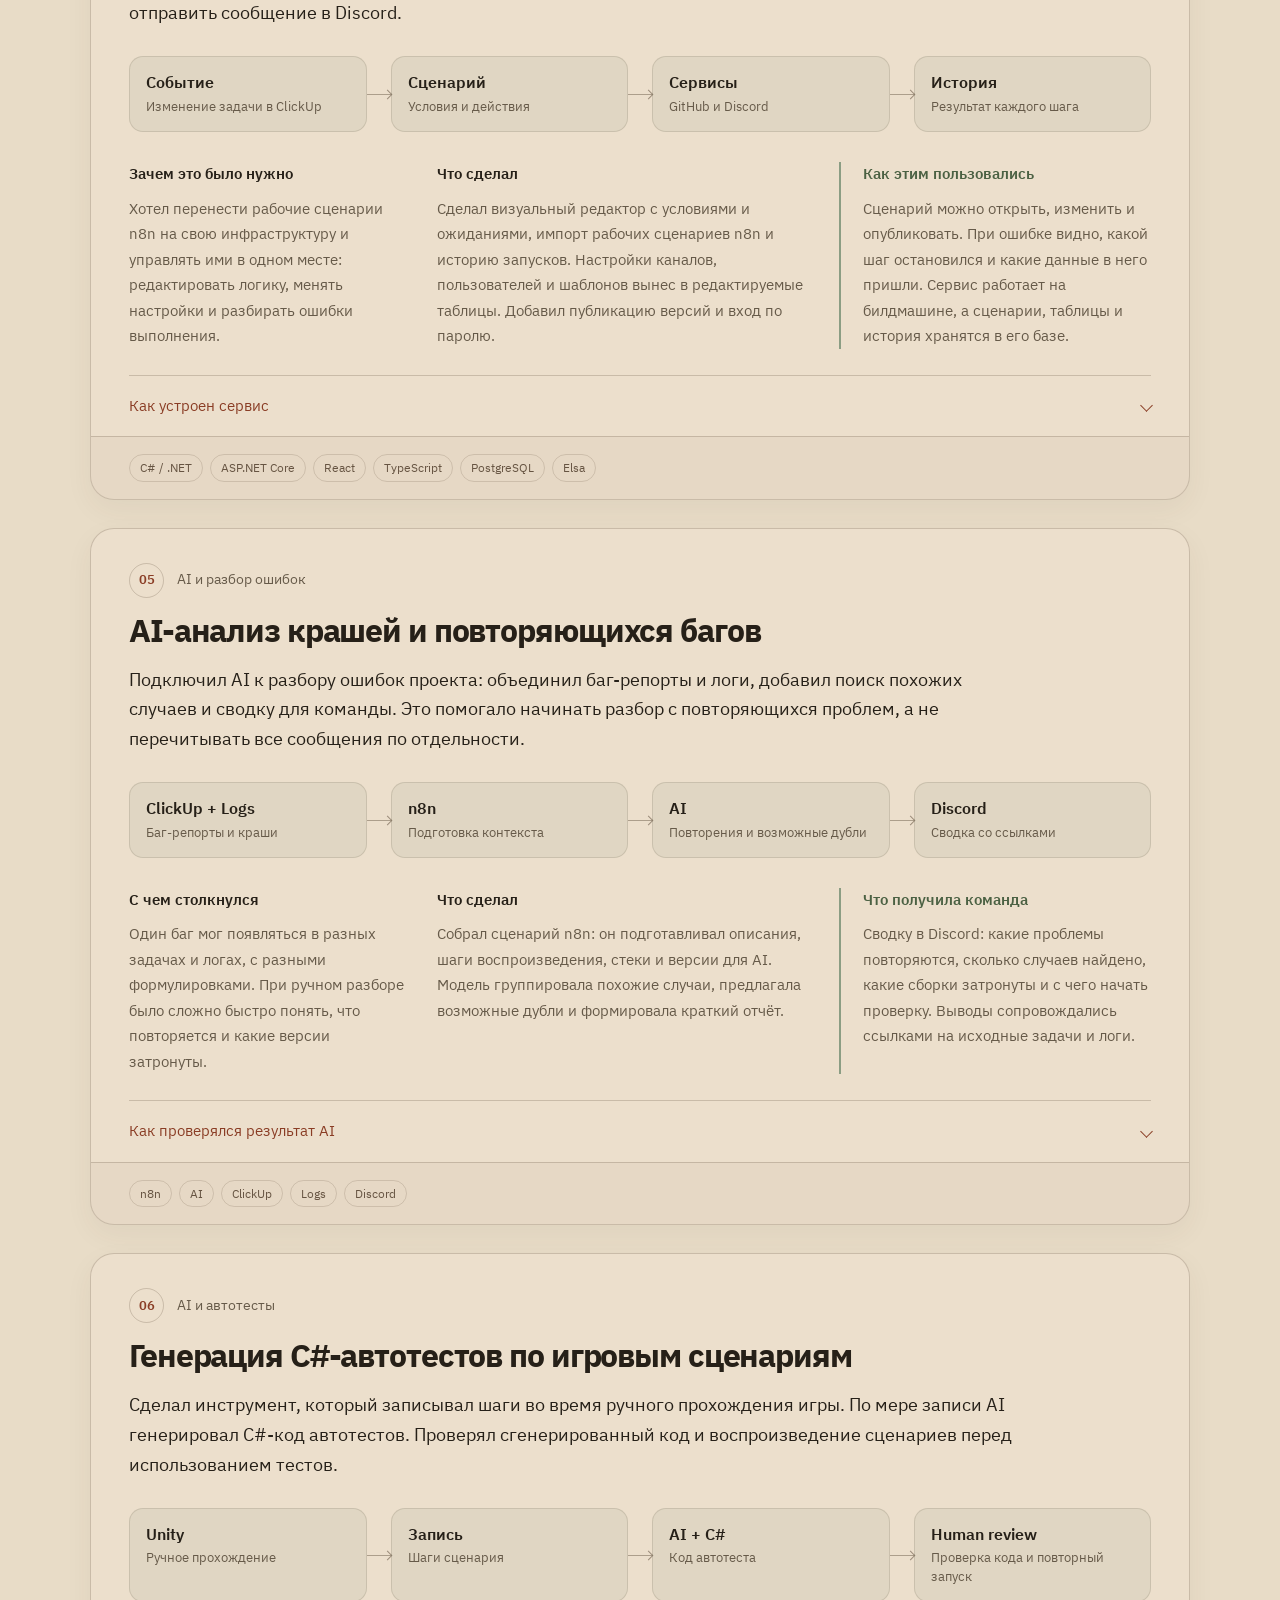
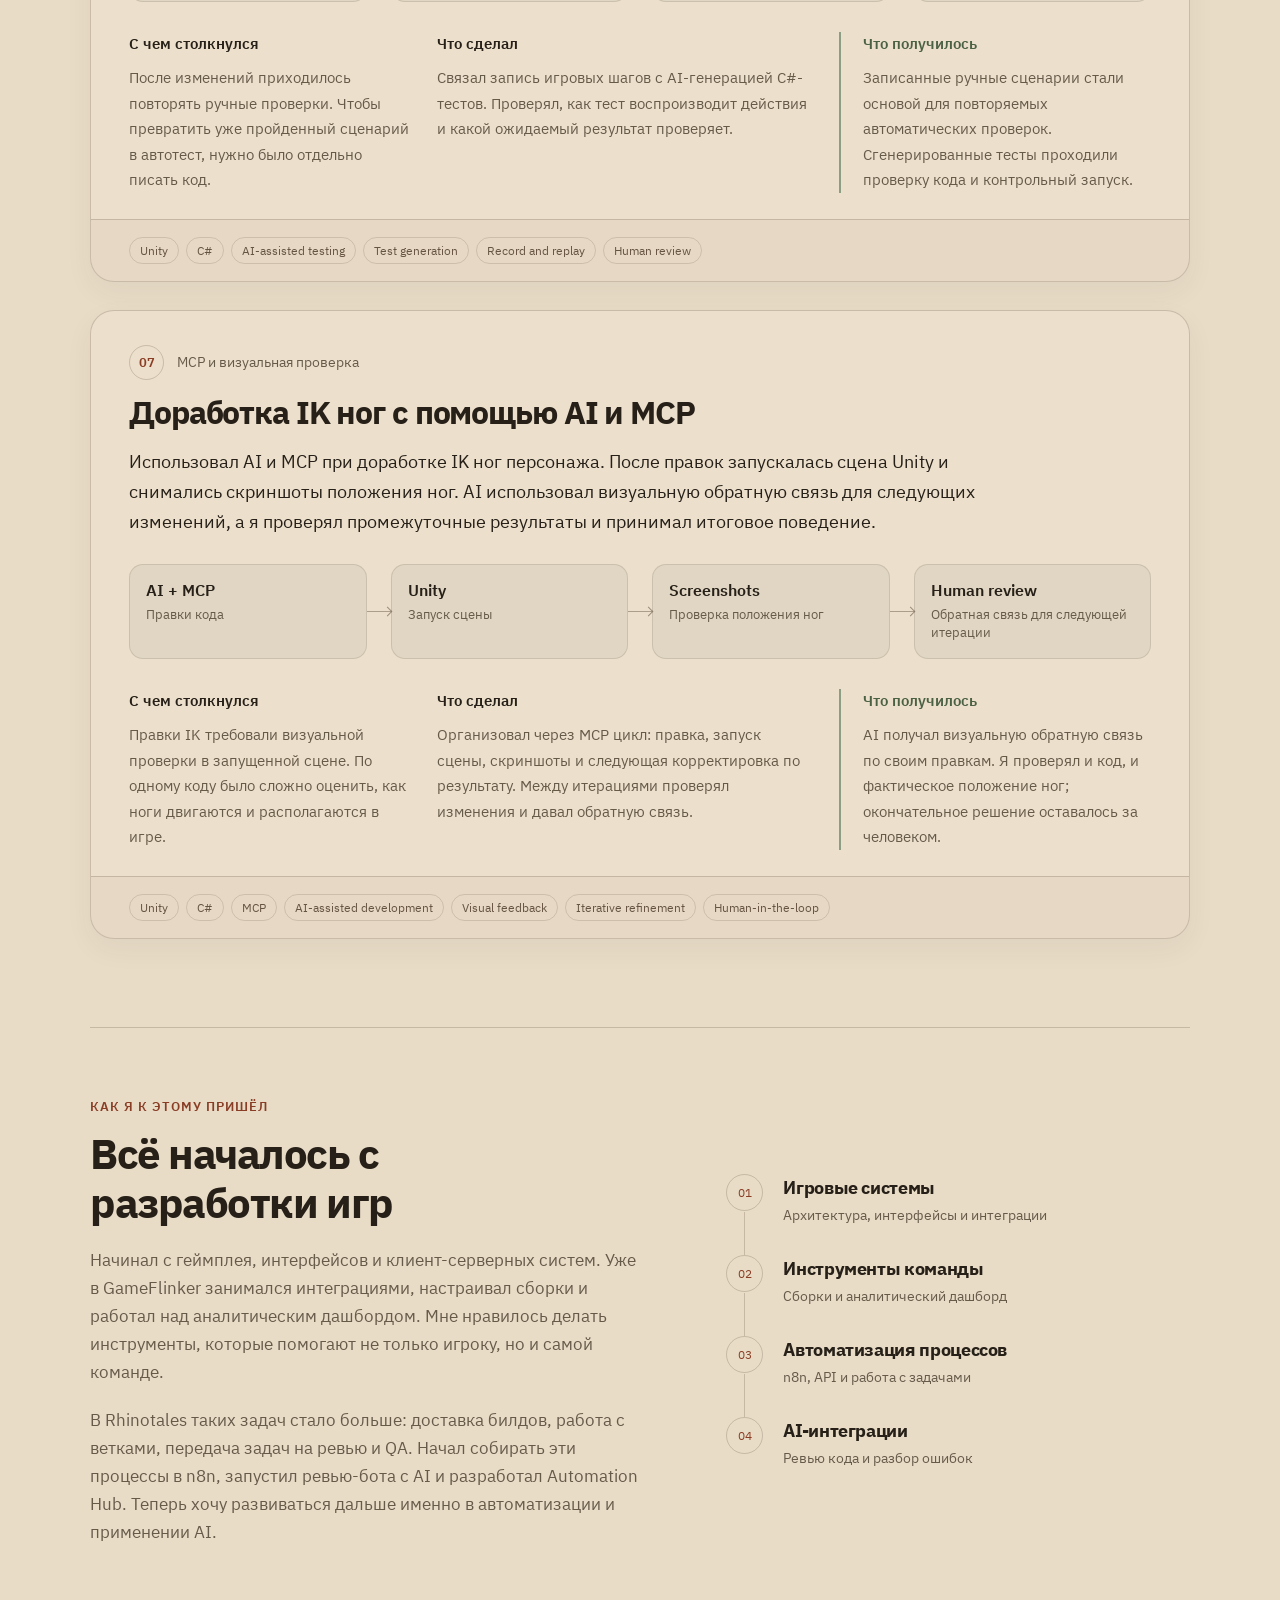
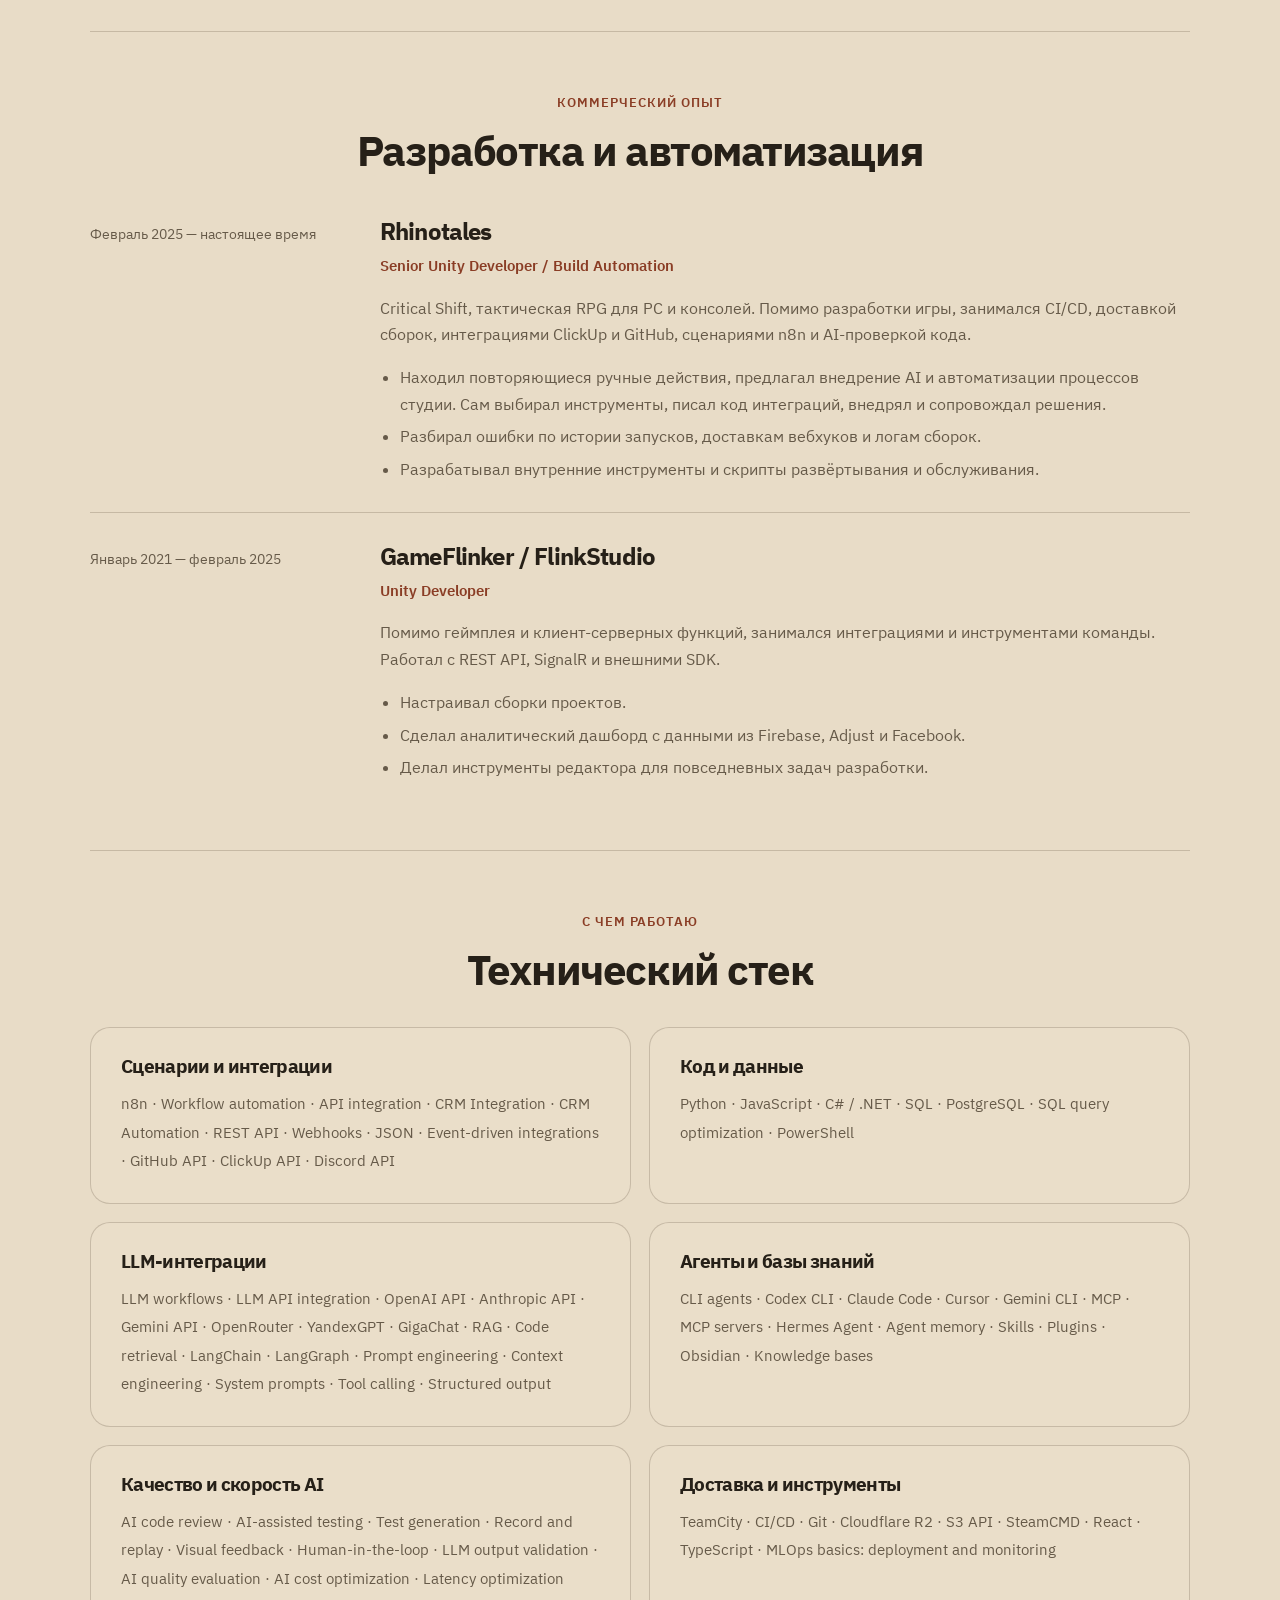
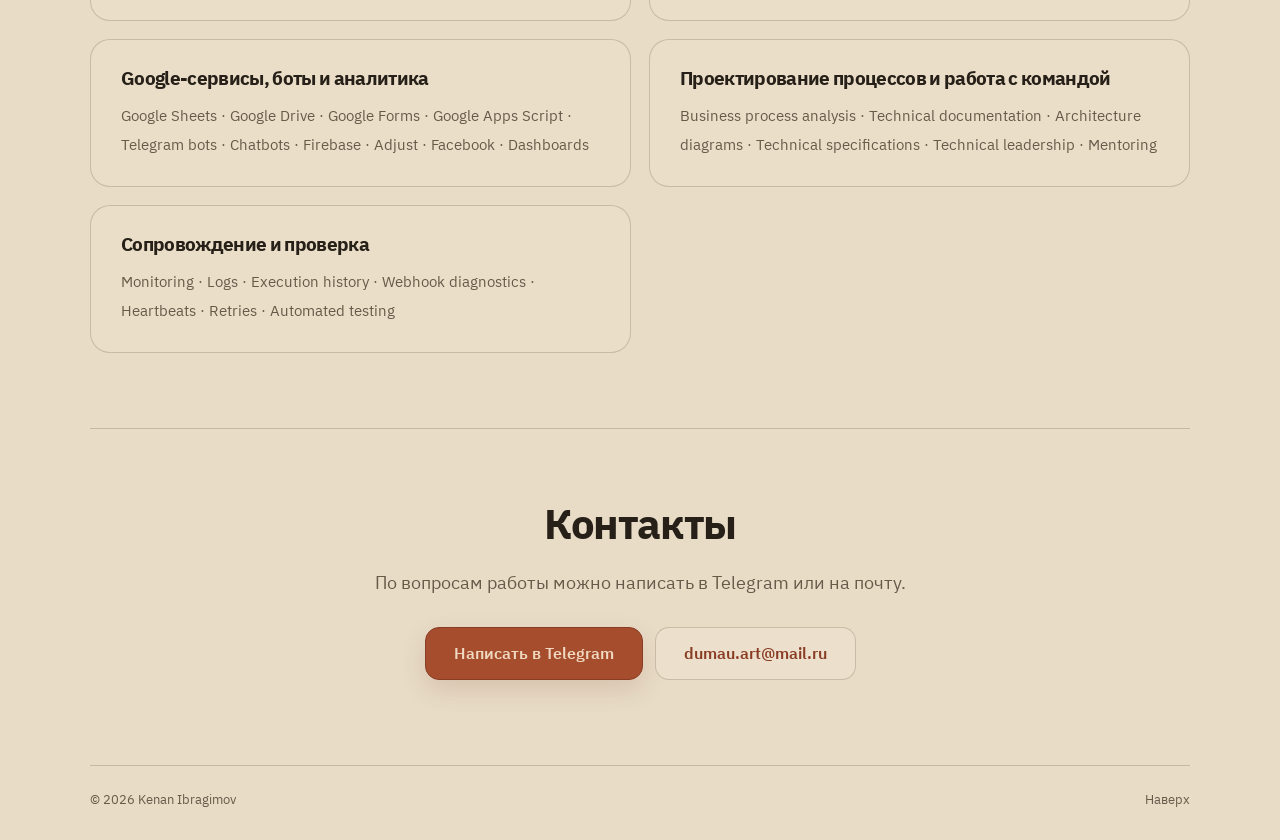
==== commit ece201c5: "Portfolio: Describe RAG in AI review and update resume skills" ====
--- a/automation/index.html
+++ b/automation/index.html
@@ -13,7 +13,7 @@
   <link rel="canonical" href="https://shipzz.github.io/automation/" />
   <link rel="icon" href="../assets/favicon.svg?v=2" type="image/svg+xml" />
   <link rel="stylesheet" href="automation.css?v=4" />
-  <script src="automation.js?v=5" defer></script>
+  <script src="automation.js?v=6" defer></script>
 </head>
 <body>
   <a class="skip-link" href="#main" data-en="Skip to content">К содержанию</a>
@@ -37,12 +37,12 @@
       <p class="hero-text" data-en="I have 5+ years of commercial development experience. In game development, I worked on integrations, analytics and build automation. I now automate business processes with n8n, Python and JavaScript: connecting services through REST APIs and webhooks, building team tools and integrating AI into workflows. I proposed these initiatives myself and took them from an idea to implementation and ongoing maintenance.">У меня 5+ лет коммерческого опыта разработки. В геймдеве занимался интеграциями, аналитикой и автоматизацией сборок. Сейчас автоматизирую бизнес-процессы с помощью n8n, Python и JavaScript: связываю сервисы через REST API и вебхуки, пишу инструменты для команды и встраиваю AI в рабочие процессы. Идеи этих автоматизаций предложил сам и довёл их от разработки до внедрения и сопровождения.</p>
       <div class="hero-actions">
         <a class="button primary" href="#cases" data-en="View cases">Смотреть кейсы</a>
-        <a class="button secondary" href="resume.html?v=2026-10-23-r3" data-en="View CV">Резюме</a>
-        <a class="button secondary" href="downloads/Kenan_Ibragimov_AI_Automation_Engineer_RU.pdf?v=2026-10-23-r3" download="Kenan_Ibragimov_AI_Automation_Engineer_RU_2026-10-23-r3.pdf" data-resume-download data-resume-version="2026-10-23-r3" data-en="Download PDF">Скачать PDF</a>
+        <a class="button secondary" href="resume.html" data-en="View CV">Резюме</a>
+        <a class="button secondary" href="downloads/Kenan_Ibragimov_AI_Automation_Engineer_RU.pdf?v=2026-10-23-r5" download="Kenan_Ibragimov_AI_Automation_Engineer_RU_2026-10-23-r5.pdf" data-resume-download data-resume-version="2026-10-23-r5" data-en="Download PDF">Скачать PDF</a>
       </div>
       <div class="hero-links">
         <a href="mailto:dumau.art@mail.ru">Email</a>
-        <a href="https://t.me/dumrotation" target="_blank" rel="noreferrer">Telegram</a>
+        <a href="https://t.me/kenanIbragimov" target="_blank" rel="noreferrer">Telegram</a>
       </div>
       <a class="hero-note" href="#story" data-en="How game development led me to automation">Как из геймдева я пришёл к автоматизации</a>
     </section>
@@ -60,8 +60,8 @@
         <p class="case-lead" data-en="I connected ClickUp, GitHub and Discord through n8n. Task status changes triggered branch lookup, pull request creation and code review. The team received the results in Discord.">Связал ClickUp, GitHub и Discord через n8n. При изменении статуса задачи автоматически находилась ветка, создавался pull request и запускалась проверка кода. Результат получала команда в Discord.</p>
         <ol class="workflow" aria-label="Схема процесса" data-en-aria="Workflow"><li><strong>ClickUp</strong><span data-en="Status or checkbox">Статус или чекбокс</span></li><li><strong>n8n</strong><span data-en="Rules and context">Условия и контекст</span></li><li><strong>GitHub + AI</strong><span data-en="Branches, PRs and review">Ветки, PR и проверка</span></li><li><strong>Discord</strong><span data-en="Results for the team">Результат для команды</span></li></ol>
         <div class="case-body"><div><h4 data-en="The problem">С чем столкнулся</h4><p data-en="Development, review and QA involved many manual handoffs: finding branches, creating PRs, requesting reviews and keeping tasks in sync across services.">Между разработкой, ревью и QA было много ручных действий. Нужно было искать ветки, создавать PR, напоминать о проверке и следить, чтобы задача не потерялась между сервисами.</p></div><div><h4 data-en="What I built">Что сделал</h4><p data-en="I set up n8n workflows for branches, PRs and notifications. On the server, I ran a review bot that used AI to review pull requests and publish feedback.">Настроил сценарии n8n для работы с ветками, PR и уведомлениями. На сервере запустил ревью-бота: он с помощью AI выполнял код-ревью pull request и публиковал замечания.</p></div><div class="case-outcome"><h4 data-en="What changed">Что получилось</h4><p data-en="By my estimate, the ClickUp, GitHub and Discord automations saved development departments a combined 2–3 hours of manual work per day. AI review helped reduce bugs by around 20% and improve code quality.">По моей оценке, автоматизации ClickUp, GitHub и Discord экономили отделам разработки суммарно около 2–3 часов ручной работы в день. AI-ревью помогло снизить количество багов примерно на 20% и улучшить качество кодовой базы.</p></div></div>
-        <details class="case-details"><summary><span data-en="What happens for different events">Что происходит при разных событиях</span></summary><div class="details-content"><p data-en="Merge waits and rechecks the status before creating a PR. Testing or a checkbox syncs master into the task branch and handles conflicts separately. Rejected and Closed notify the right channel and people. BUG and REPEAT insert a description template.">Merge — ожидание и повторная проверка статуса перед созданием PR. Testing или чекбокс — подлив master в рабочую ветку с отдельной обработкой конфликтов. Rejected и Closed — уведомление нужного канала и ответственных. BUG и REPEAT — подстановка шаблона описания.</p><p data-en="When a task entered Review, the bot picked up its pull request and checked the changes with AI. I wrote review prompts with project rules and a required response format, and automated collection of relevant code context. The bot ran several review passes and combined the findings, with instructions to remove duplicates and unclear assumptions. Feedback was published in GitHub and notifications went to Discord.">Когда задача переходила в Review, бот получал связанный pull request и проверял изменения с помощью AI. Настроил промпты с правилами проекта и форматом ответа, автоматизировал сбор связанного кода для контекста модели. Бот выполнял несколько проходов ревью и объединял замечания; в инструкции для итогового ответа задал удаление дублей и неясных предположений. Замечания публиковались в GitHub, уведомления — в Discord.</p><p data-en="When maintaining the workflows, I traced webhook delivery, filters, data lookups and external actions. I added signature verification and protection against duplicate event processing.">При сопровождении разбирал всю цепочку: доставка вебхука, фильтры, поиск данных и внешнее действие. Добавлял проверку подписей и защиту от повторной обработки событий.</p></div></details>
-        <ul class="stack" aria-label="Технологии" data-en-aria="Technologies"><li>n8n</li><li>JavaScript</li><li>REST API</li><li>Webhooks</li><li>Codex CLI</li><li>Prompt engineering</li><li>Context engineering</li><li>Data Tables</li></ul>
+        <details class="case-details"><summary><span data-en="What happens for different events">Что происходит при разных событиях</span></summary><div class="details-content"><p data-en="Merge waits and rechecks the status before creating a PR. Testing or a checkbox syncs master into the task branch and handles conflicts separately. Rejected and Closed notify the right channel and people. BUG and REPEAT insert a description template.">Merge — ожидание и повторная проверка статуса перед созданием PR. Testing или чекбокс — подлив master в рабочую ветку с отдельной обработкой конфликтов. Rejected и Closed — уведомление нужного канала и ответственных. BUG и REPEAT — подстановка шаблона описания.</p><p data-en="When a task entered Review, the bot picked up its pull request and checked the changes with AI. I added RAG to retrieve project context for the review bot. Before reviewing a PR, the bot found usages of changed classes and methods, related implementations and project rules. This data was passed to AI alongside the changes so the review could account for surrounding code and team conventions. I also wrote prompts with a required response format. The bot ran several review passes and combined the findings, with instructions to remove duplicates and unclear assumptions. Feedback was published in GitHub and notifications went to Discord.">Когда задача переходила в Review, бот получал связанный pull request и проверял изменения с помощью AI. Добавил в ревью-бота поиск контекста по проекту — RAG. Перед проверкой PR бот находил использования изменённых классов и методов, связанные реализации и правила проекта. Эти данные передавались AI вместе с изменениями, чтобы ревью учитывало окружающий код и принятые в команде подходы. Настроил промпты с форматом ответа. Бот выполнял несколько проходов ревью и объединял замечания; в инструкции для итогового ответа задал удаление дублей и неясных предположений. Замечания публиковались в GitHub, уведомления — в Discord.</p><p data-en="When maintaining the workflows, I traced webhook delivery, filters, data lookups and external actions. I added signature verification and protection against duplicate event processing.">При сопровождении разбирал всю цепочку: доставка вебхука, фильтры, поиск данных и внешнее действие. Добавлял проверку подписей и защиту от повторной обработки событий.</p></div></details>
+        <ul class="stack" aria-label="Технологии" data-en-aria="Technologies"><li>n8n</li><li>JavaScript</li><li>REST API</li><li>Webhooks</li><li>Codex CLI</li><li>RAG</li><li>Code retrieval</li><li>Prompt engineering</li><li>Context engineering</li><li>Data Tables</li></ul>
       </article>
 
       <article class="case-card analytics-card" id="project-analytics" aria-labelledby="project-analytics-title">
@@ -176,7 +176,7 @@
       <div class="skills-grid">
         <article><h3 data-en="Workflows and integrations">Сценарии и интеграции</h3><p>n8n · Workflow automation · API integration · CRM Integration · CRM Automation · REST API · Webhooks · JSON · Event-driven integrations · GitHub API · ClickUp API · Discord API</p></article>
         <article><h3 data-en="Code and data">Код и данные</h3><p>Python · JavaScript · C# / .NET · SQL · PostgreSQL · SQL query optimization · PowerShell</p></article>
-        <article><h3 data-en="LLM integrations">LLM-интеграции</h3><p>LLM workflows · LLM API integration · OpenAI API · Anthropic API · Gemini API · OpenRouter · YandexGPT · GigaChat · RAG · LangChain · LangGraph · Prompt engineering · Context engineering · System prompts · Tool calling · Structured output</p></article>
+        <article><h3 data-en="LLM integrations">LLM-интеграции</h3><p>LLM workflows · LLM API integration · OpenAI API · Anthropic API · Gemini API · OpenRouter · YandexGPT · GigaChat · RAG · Code retrieval · LangChain · LangGraph · Prompt engineering · Context engineering · System prompts · Tool calling · Structured output</p></article>
         <article><h3 data-en="Agents and knowledge bases">Агенты и базы знаний</h3><p>CLI agents · Codex CLI · Claude Code · Cursor · Gemini CLI · MCP · MCP servers · Hermes Agent · Agent memory · Skills · Plugins · Obsidian · Knowledge bases</p></article>
         <article><h3 data-en="AI quality and performance">Качество и скорость AI</h3><p>AI code review · AI-assisted testing · Test generation · Record and replay · Visual feedback · Human-in-the-loop · LLM output validation · AI quality evaluation · AI cost optimization · Latency optimization</p></article>
         <article><h3 data-en="Delivery and internal tools">Доставка и инструменты</h3><p>TeamCity · CI/CD · Git · Cloudflare R2 · S3 API · SteamCMD · React · TypeScript · MLOps basics: deployment and monitoring</p></article>
@@ -189,7 +189,7 @@
     <section id="contact" class="section contact-section" aria-labelledby="contact-title">
       <h2 id="contact-title" data-en="Contact">Контакты</h2>
       <p data-en="For work enquiries, contact me on Telegram or by email.">По вопросам работы можно написать в Telegram или на почту.</p>
-      <div class="hero-actions"><a class="button primary" href="https://t.me/dumrotation" target="_blank" rel="noreferrer" data-en="Message on Telegram">Написать в Telegram</a><a class="button secondary" href="mailto:dumau.art@mail.ru">dumau.art@mail.ru</a></div>
+      <div class="hero-actions"><a class="button primary" href="https://t.me/kenanIbragimov" target="_blank" rel="noreferrer" data-en="Message on Telegram">Написать в Telegram</a><a class="button secondary" href="mailto:dumau.art@mail.ru">dumau.art@mail.ru</a></div>
     </section>
   </main>
   <footer class="site-footer"><span>© <span data-year>2026</span> Kenan Ibragimov</span><a href="#top" data-en="Back to top">Наверх</a></footer>
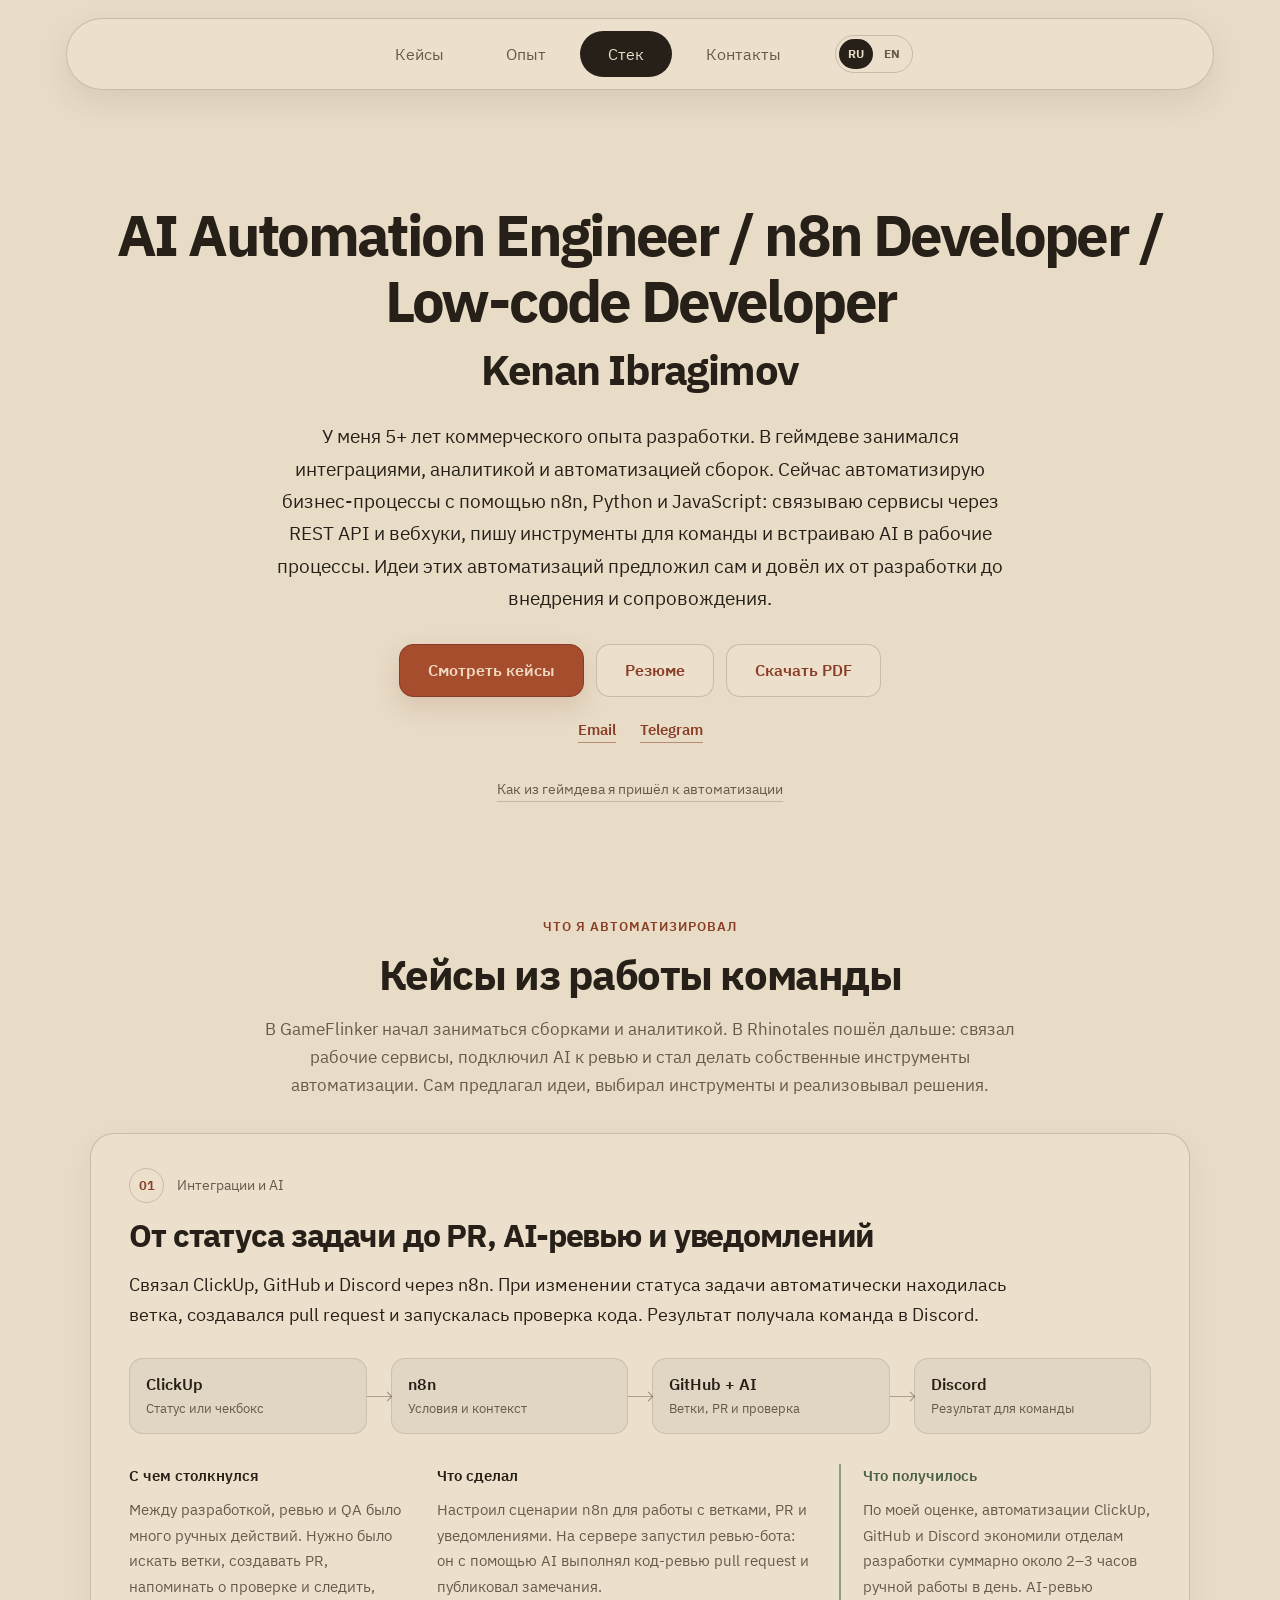
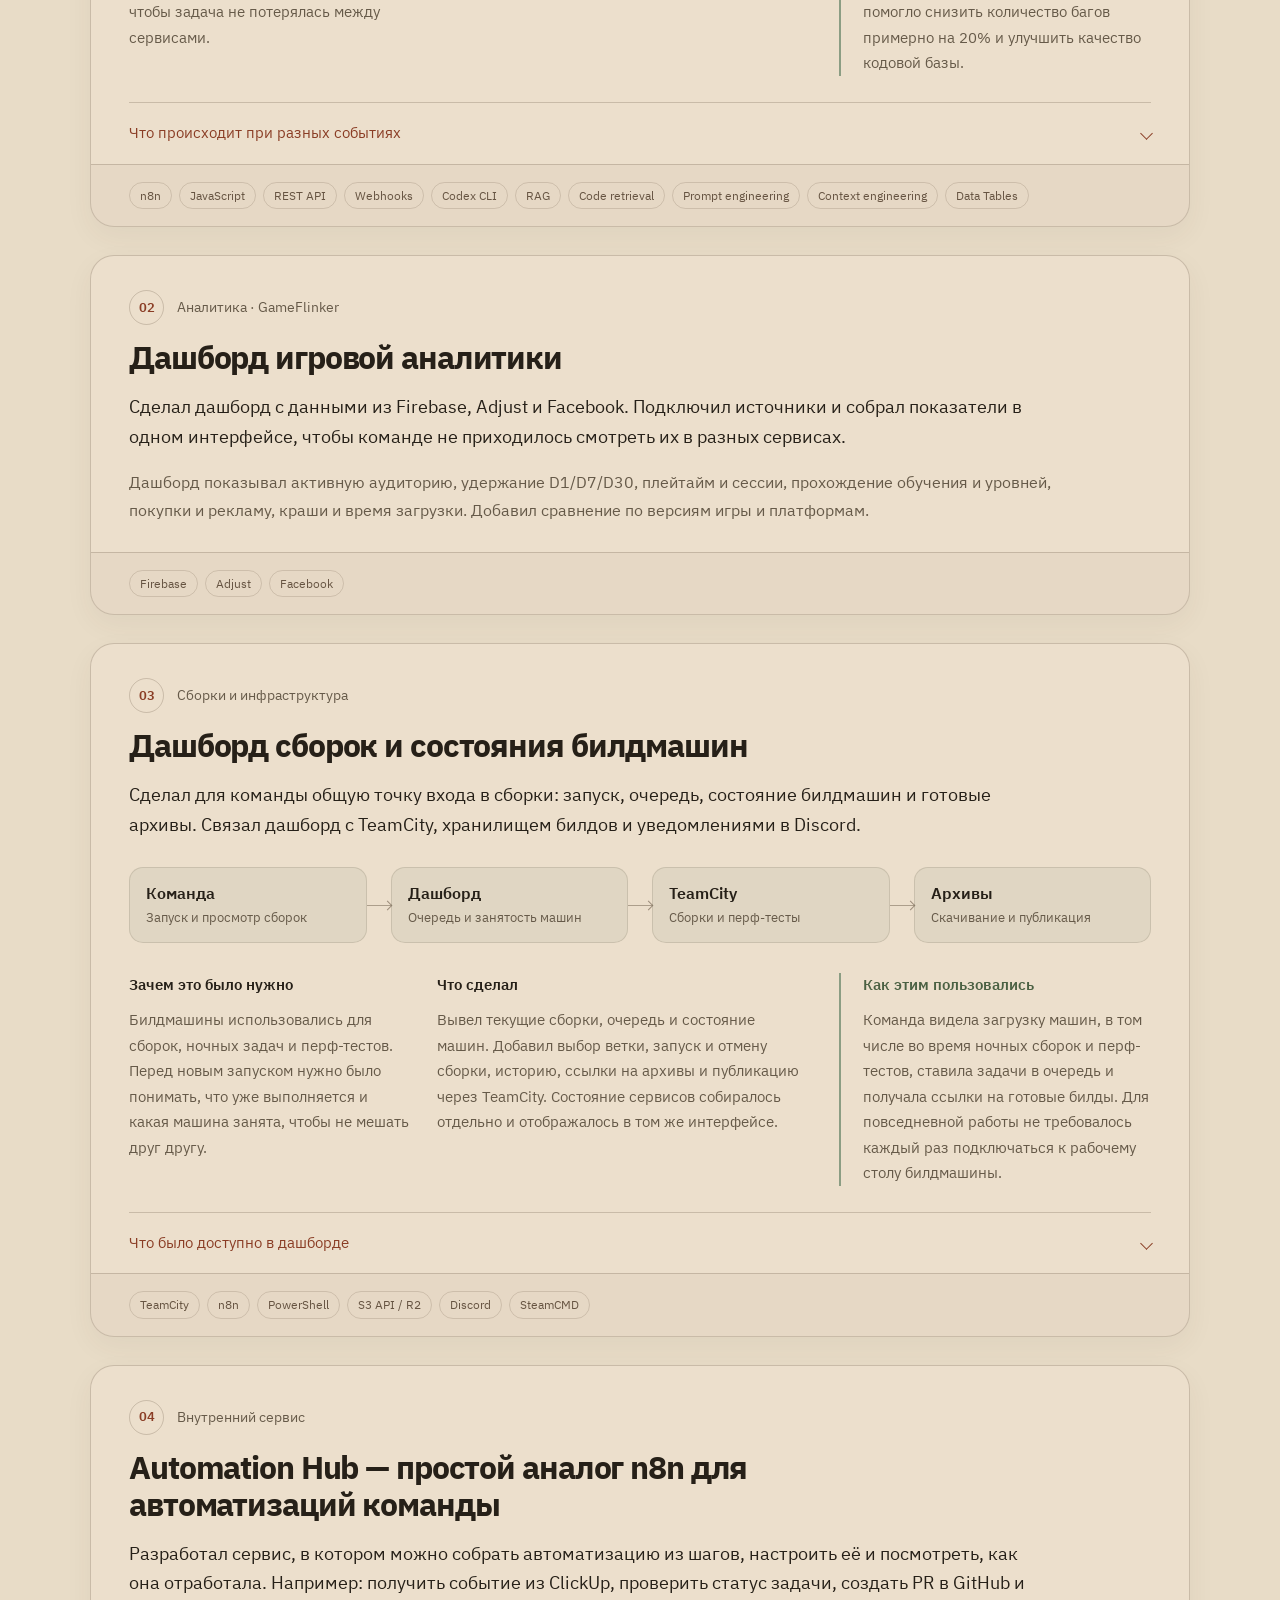
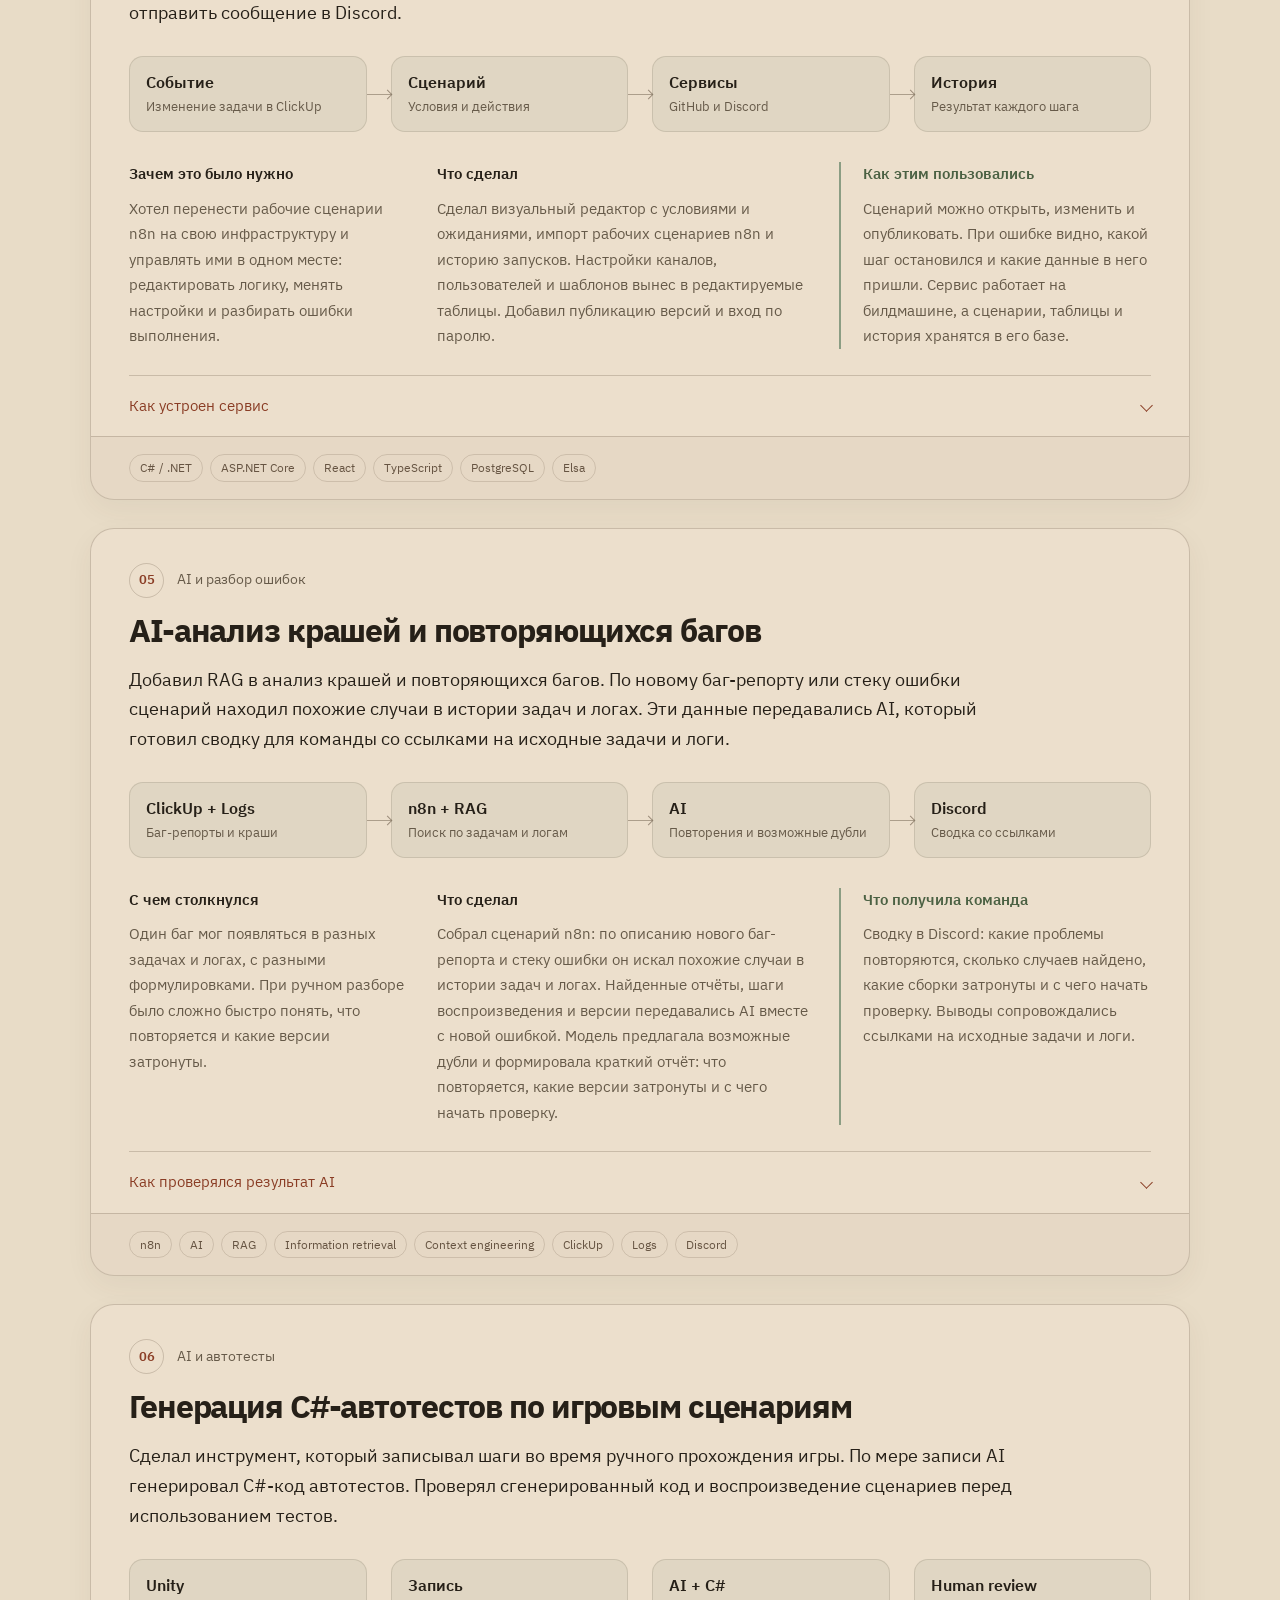
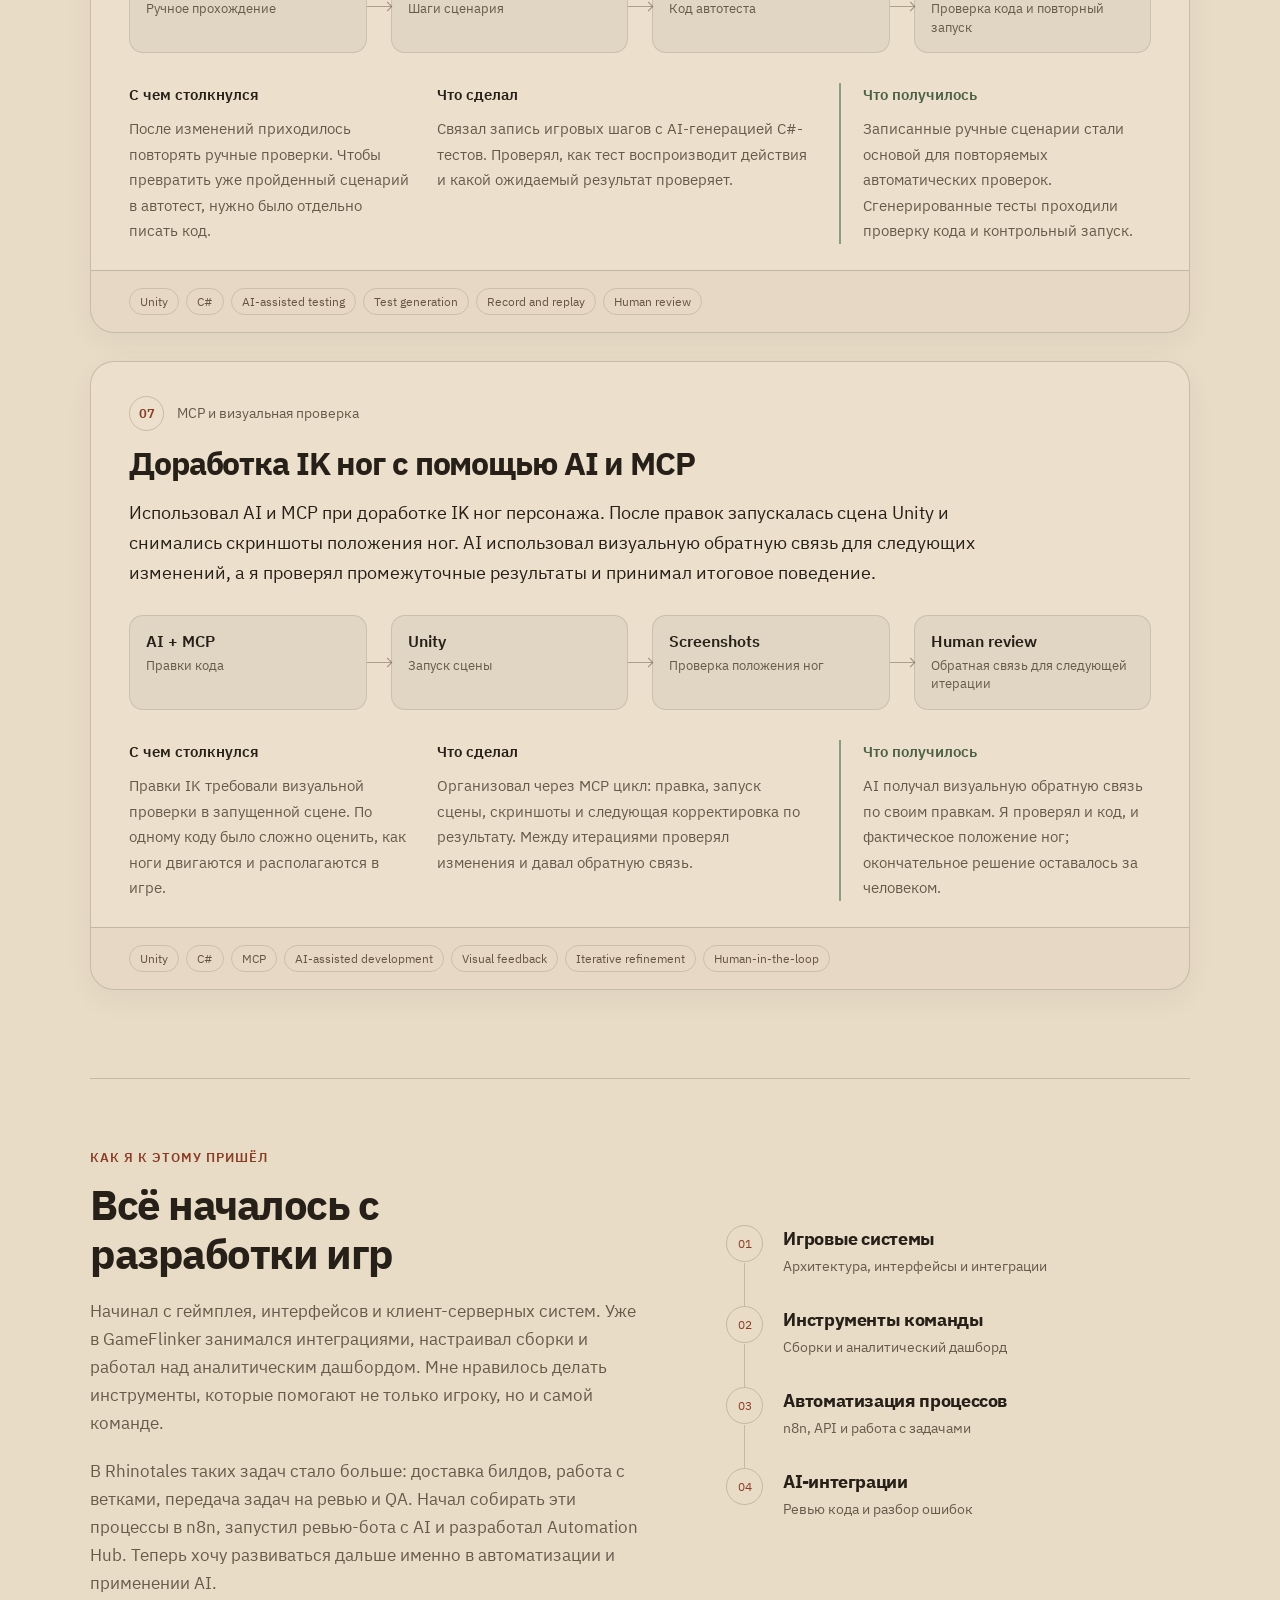
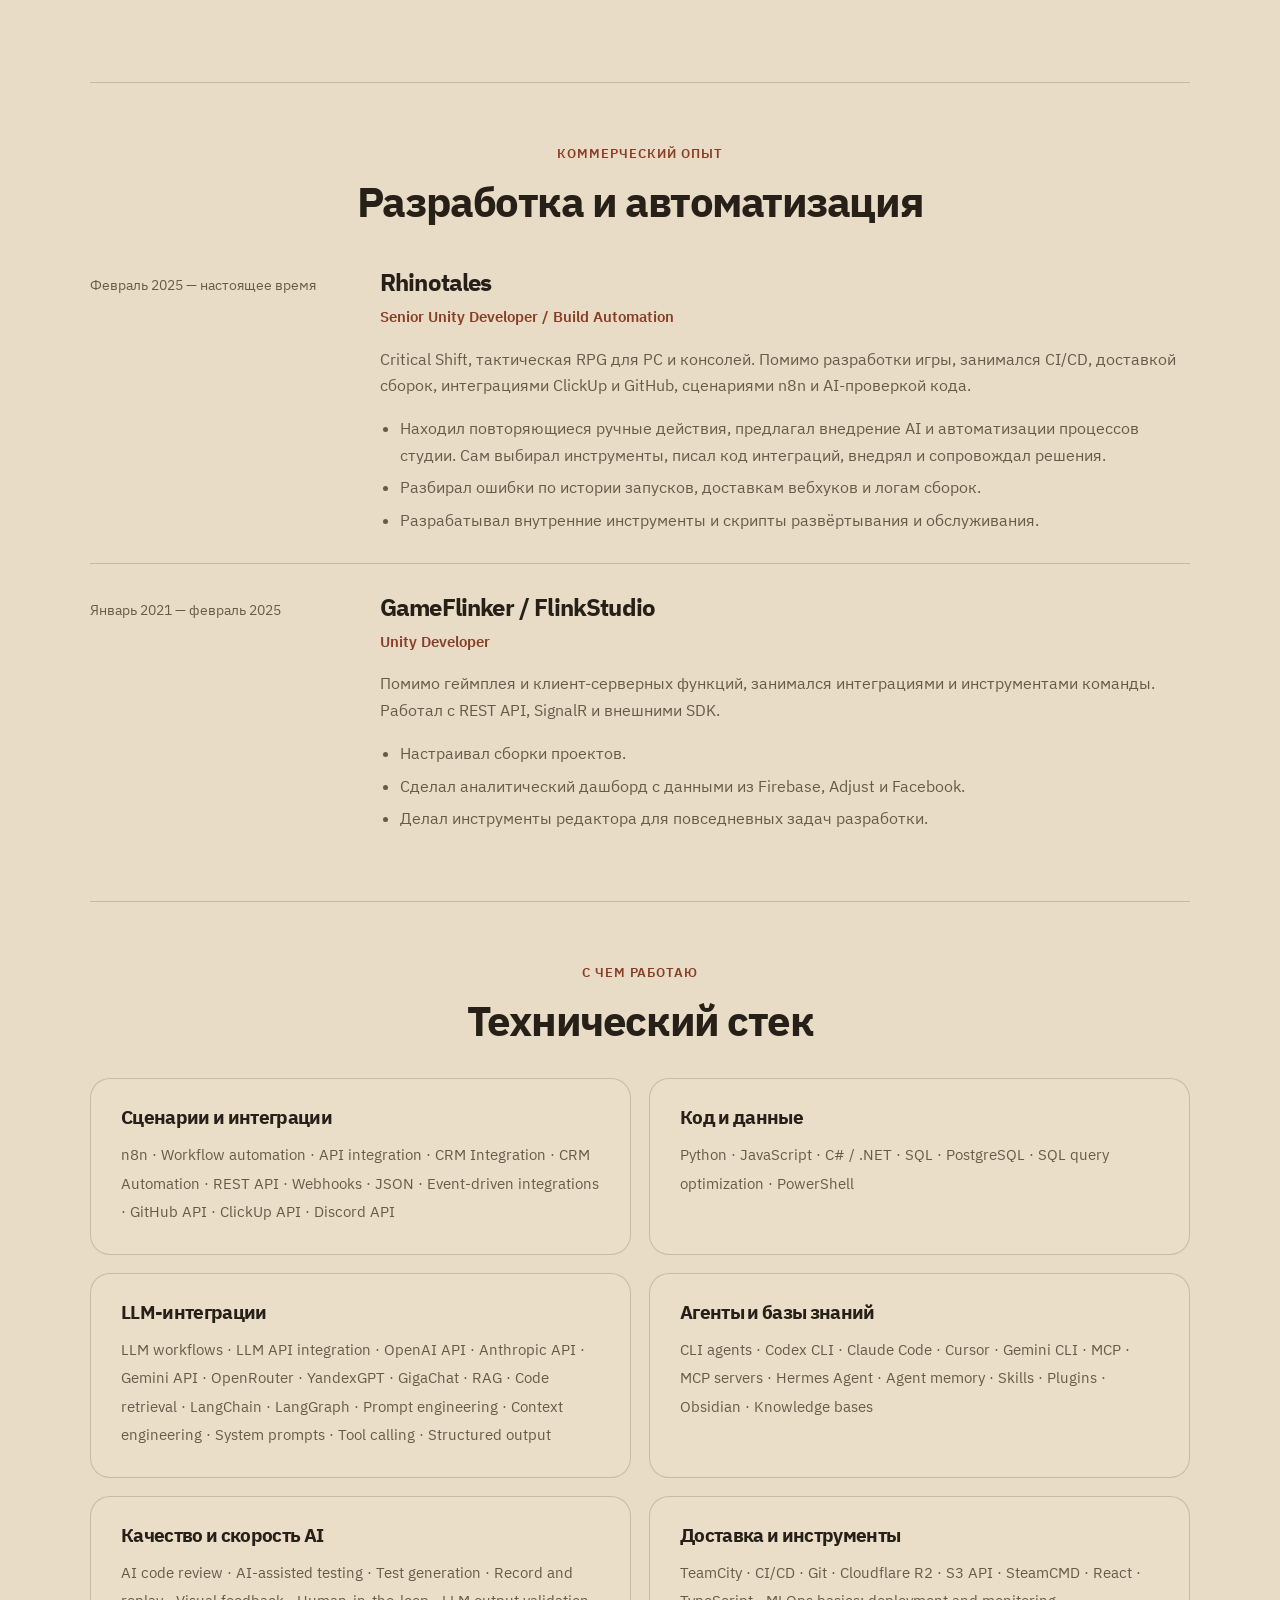
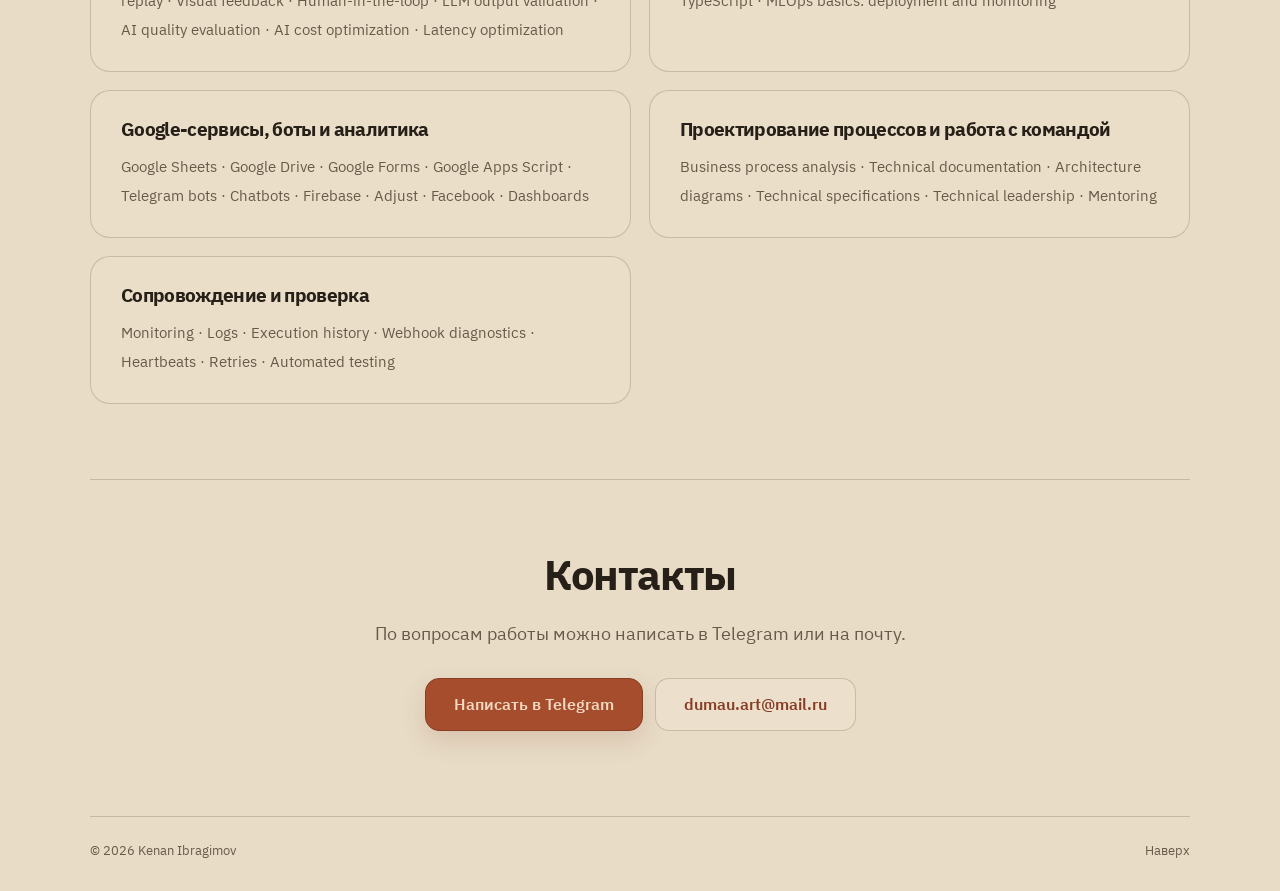
==== commit 7b3b6633: "Portfolio: Explain RAG workflow for crash and bug analysis" ====
--- a/automation/index.html
+++ b/automation/index.html
@@ -95,20 +95,20 @@
       <article class="case-card" id="ai-bug-analysis" aria-labelledby="idea-title">
         <div class="case-heading"><span class="case-number">05</span><span class="case-topic" data-en="AI and error analysis">AI и разбор ошибок</span></div>
         <h3 id="idea-title" data-en="AI analysis of crashes and recurring bugs">AI-анализ крашей и повторяющихся багов</h3>
-        <p class="case-lead" data-en="I connected AI to project error analysis: bringing bug reports and logs together, identifying similar cases and preparing a team digest. This helped start with recurring issues rather than reading every report separately.">Подключил AI к разбору ошибок проекта: объединил баг-репорты и логи, добавил поиск похожих случаев и сводку для команды. Это помогало начинать разбор с повторяющихся проблем, а не перечитывать все сообщения по отдельности.</p>
+        <p class="case-lead" data-en="I added RAG to crash and recurring bug analysis. Given a new bug report or stack trace, the workflow found similar cases in past tasks and logs, then passed this data to AI to prepare a team digest with links to the sources.">Добавил RAG в анализ крашей и повторяющихся багов. По новому баг-репорту или стеку ошибки сценарий находил похожие случаи в истории задач и логах. Эти данные передавались AI, который готовил сводку для команды со ссылками на исходные задачи и логи.</p>
         <ol class="workflow" aria-label="Схема анализа ошибок" data-en-aria="Error-analysis workflow">
           <li><strong>ClickUp + Logs</strong><span data-en="Bug reports and crashes">Баг-репорты и краши</span></li>
-          <li><strong>n8n</strong><span data-en="Context preparation">Подготовка контекста</span></li>
+          <li><strong>n8n + RAG</strong><span data-en="Search past tasks and logs">Поиск по задачам и логам</span></li>
           <li><strong>AI</strong><span data-en="Recurring issues and possible duplicates">Повторения и возможные дубли</span></li>
           <li><strong>Discord</strong><span data-en="Digest with source links">Сводка со ссылками</span></li>
         </ol>
         <div class="case-body">
           <div><h4 data-en="The problem">С чем столкнулся</h4><p data-en="The same bug could appear across different tasks and logs with different wording. Manual triage made it difficult to quickly see recurring issues and affected versions.">Один баг мог появляться в разных задачах и логах, с разными формулировками. При ручном разборе было сложно быстро понять, что повторяется и какие версии затронуты.</p></div>
-          <div><h4 data-en="What I built">Что сделал</h4><p data-en="I built an n8n workflow to prepare descriptions, reproduction steps, stack traces and versions for AI. The model grouped similar cases, suggested possible duplicates and produced a short report.">Собрал сценарий n8n: он подготавливал описания, шаги воспроизведения, стеки и версии для AI. Модель группировала похожие случаи, предлагала возможные дубли и формировала краткий отчёт.</p></div>
+          <div><h4 data-en="What I built">Что сделал</h4><p data-en="Built an n8n workflow that used the new report description and stack trace to retrieve similar cases from task history and logs. The matching reports, reproduction steps and versions were passed to AI alongside the new error. The model suggested possible duplicates and summarised recurring issues, affected versions and where to start investigating.">Собрал сценарий n8n: по описанию нового баг-репорта и стеку ошибки он искал похожие случаи в истории задач и логах. Найденные отчёты, шаги воспроизведения и версии передавались AI вместе с новой ошибкой. Модель предлагала возможные дубли и формировала краткий отчёт: что повторяется, какие версии затронуты и с чего начать проверку.</p></div>
           <div class="case-outcome"><h4 data-en="What the team received">Что получила команда</h4><p data-en="A Discord digest showing recurring problems, the number of matching reports, affected builds and investigation leads, with links to the original tasks and logs.">Сводку в Discord: какие проблемы повторяются, сколько случаев найдено, какие сборки затронуты и с чего начать проверку. Выводы сопровождались ссылками на исходные задачи и логи.</p></div>
         </div>
         <details class="case-details"><summary><span data-en="How AI output was checked">Как проверялся результат AI</span></summary><div class="details-content"><p data-en="Suspected duplicates were kept separate from confirmed matches. AI suggested investigation leads; people decided whether to merge reports and change priorities.">Предположения о дублях отделял от подтверждённых совпадений. AI предлагал направления проверки; решение об объединении задач и приоритетах оставалось за человеком.</p></div></details>
-        <ul class="stack" aria-label="Технологии" data-en-aria="Technologies"><li>n8n</li><li>AI</li><li>ClickUp</li><li>Logs</li><li>Discord</li></ul>
+        <ul class="stack" aria-label="Технологии" data-en-aria="Technologies"><li>n8n</li><li>AI</li><li>RAG</li><li>Information retrieval</li><li>Context engineering</li><li>ClickUp</li><li>Logs</li><li>Discord</li></ul>
       </article>
 
       <article class="case-card" id="ai-test-generation" aria-labelledby="ai-test-generation-title">
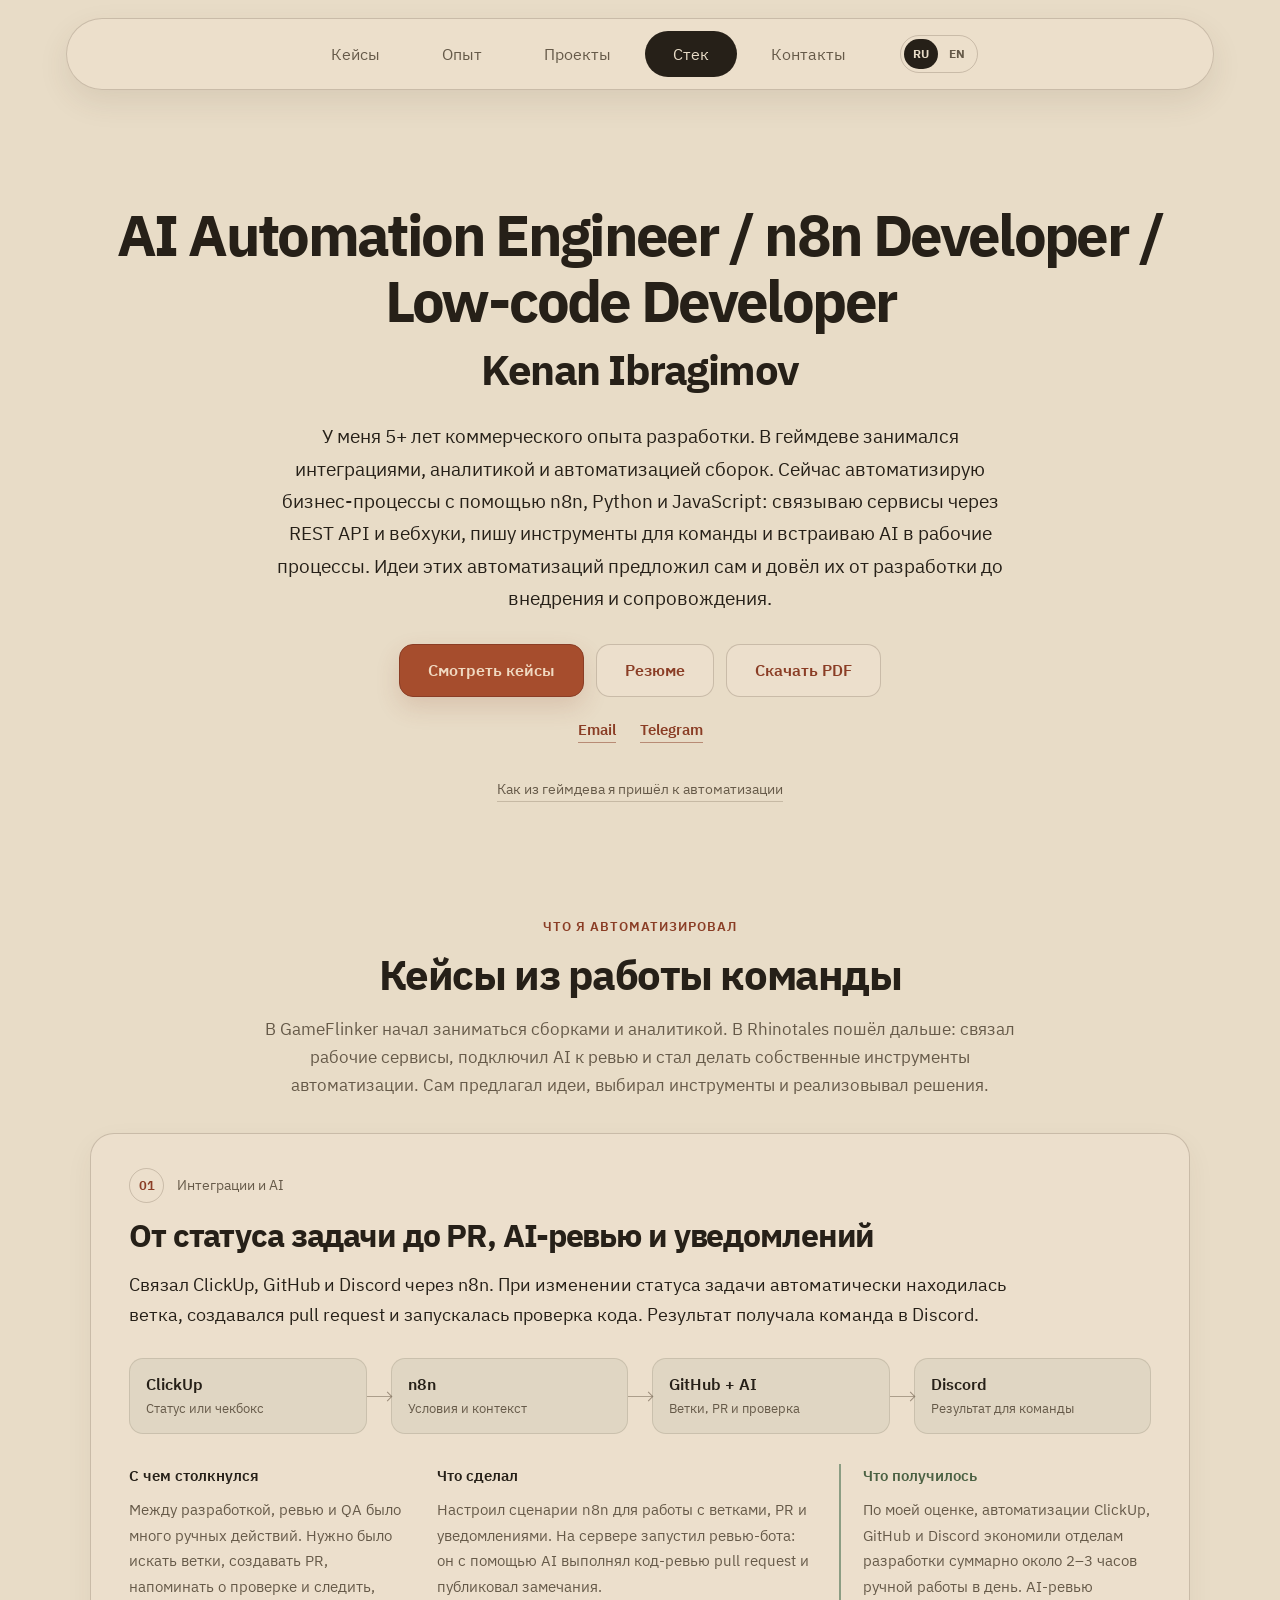
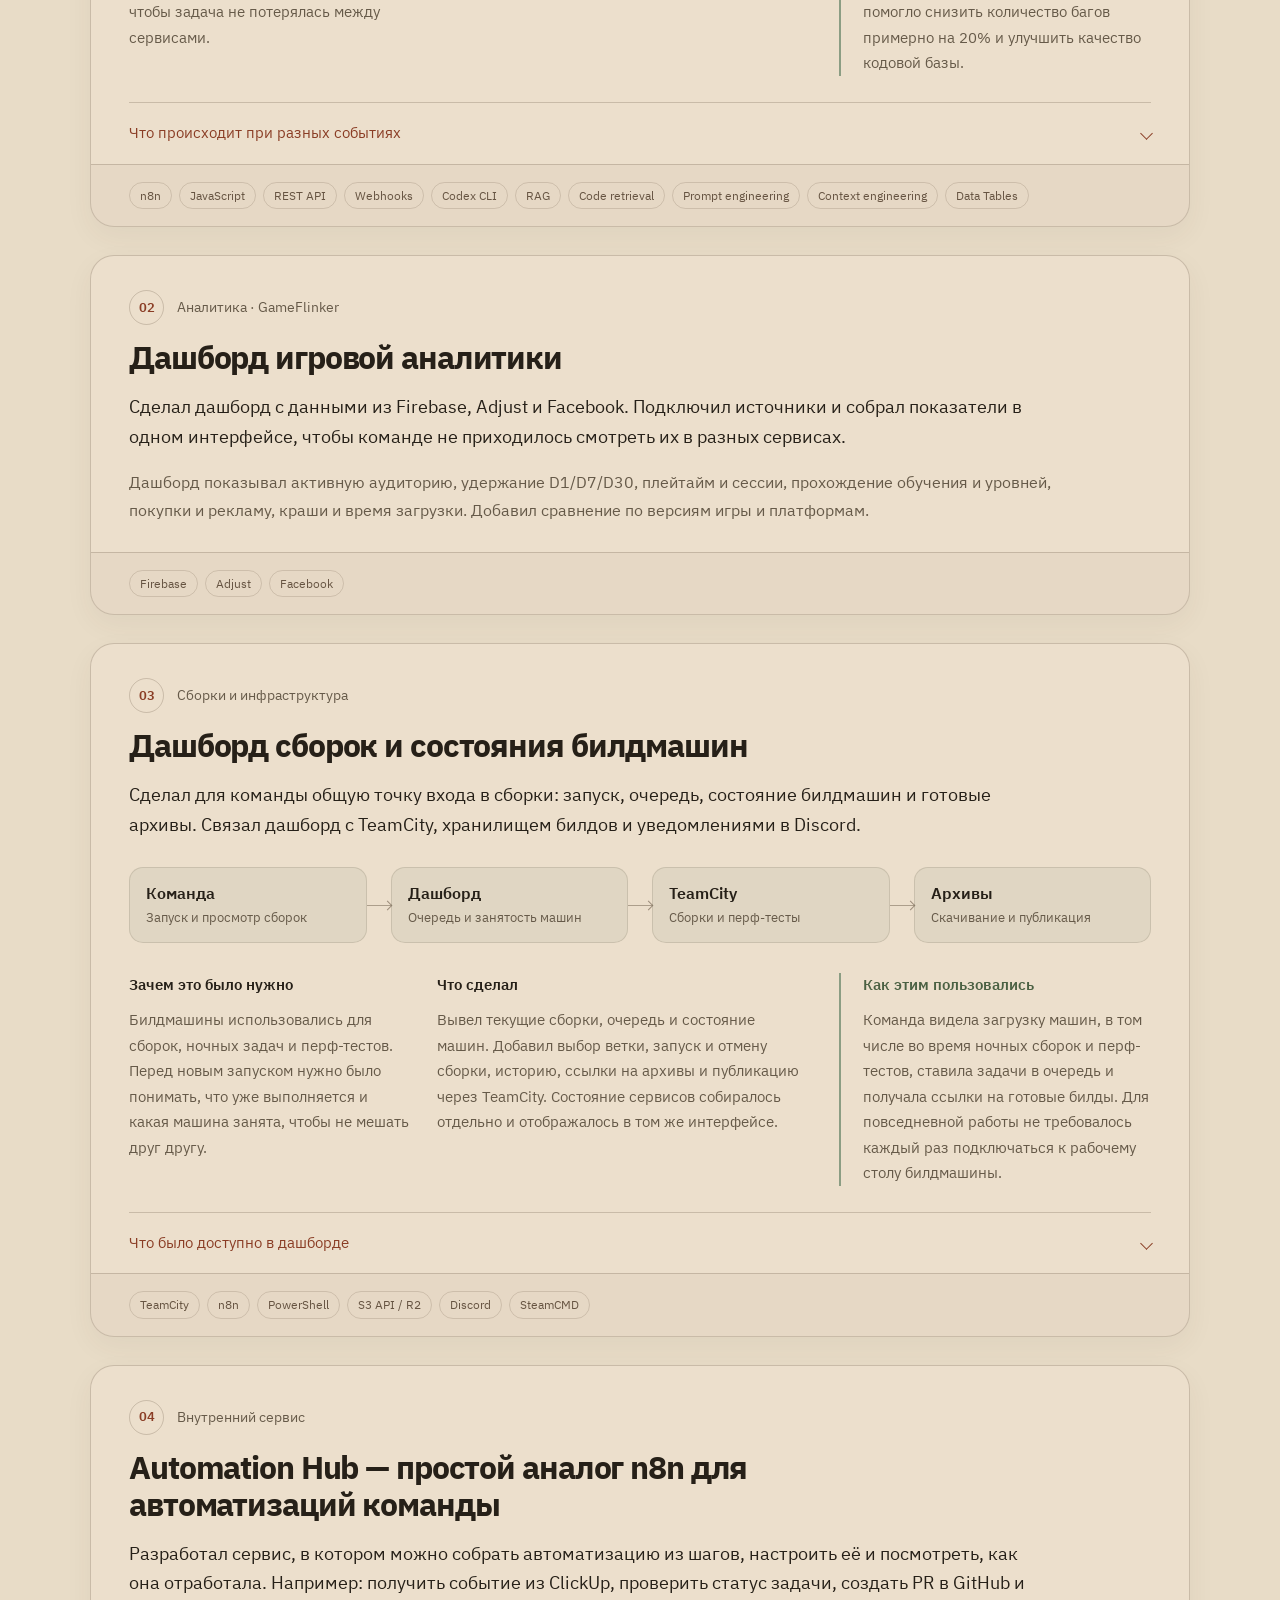
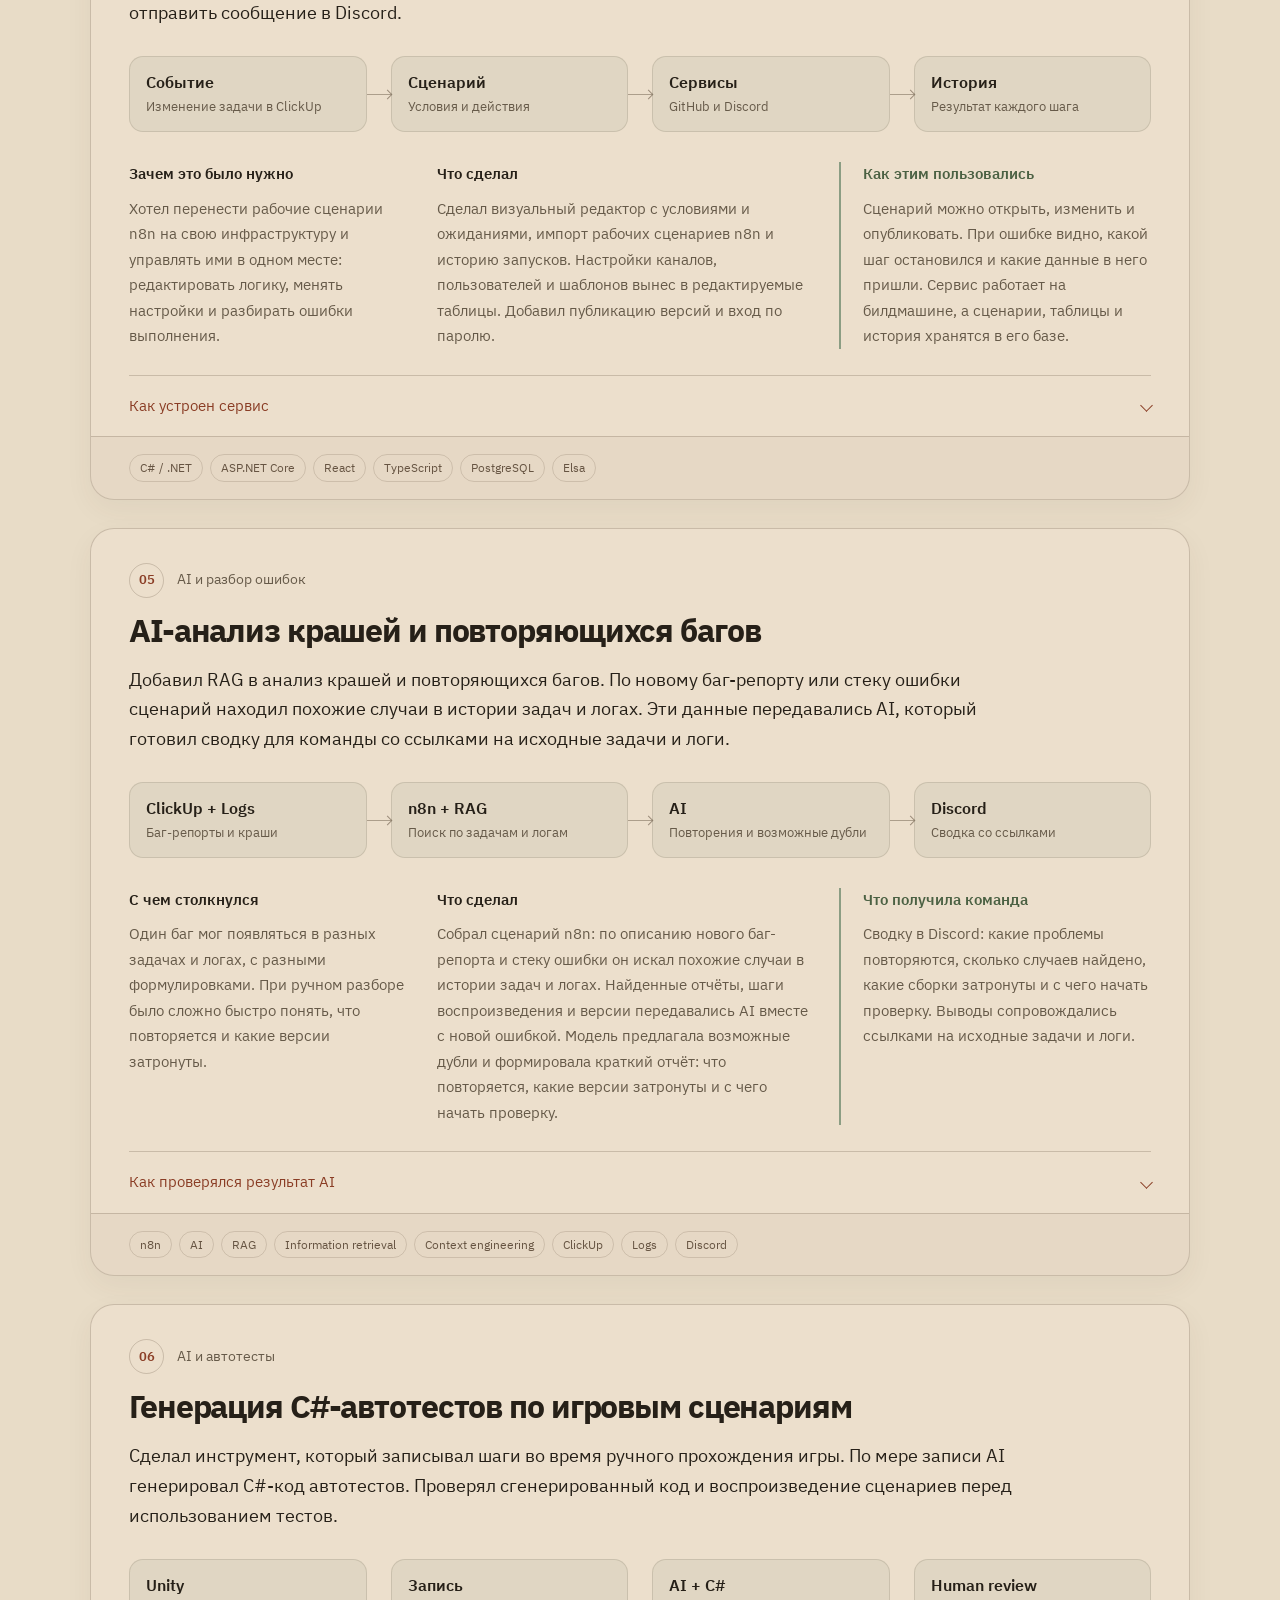
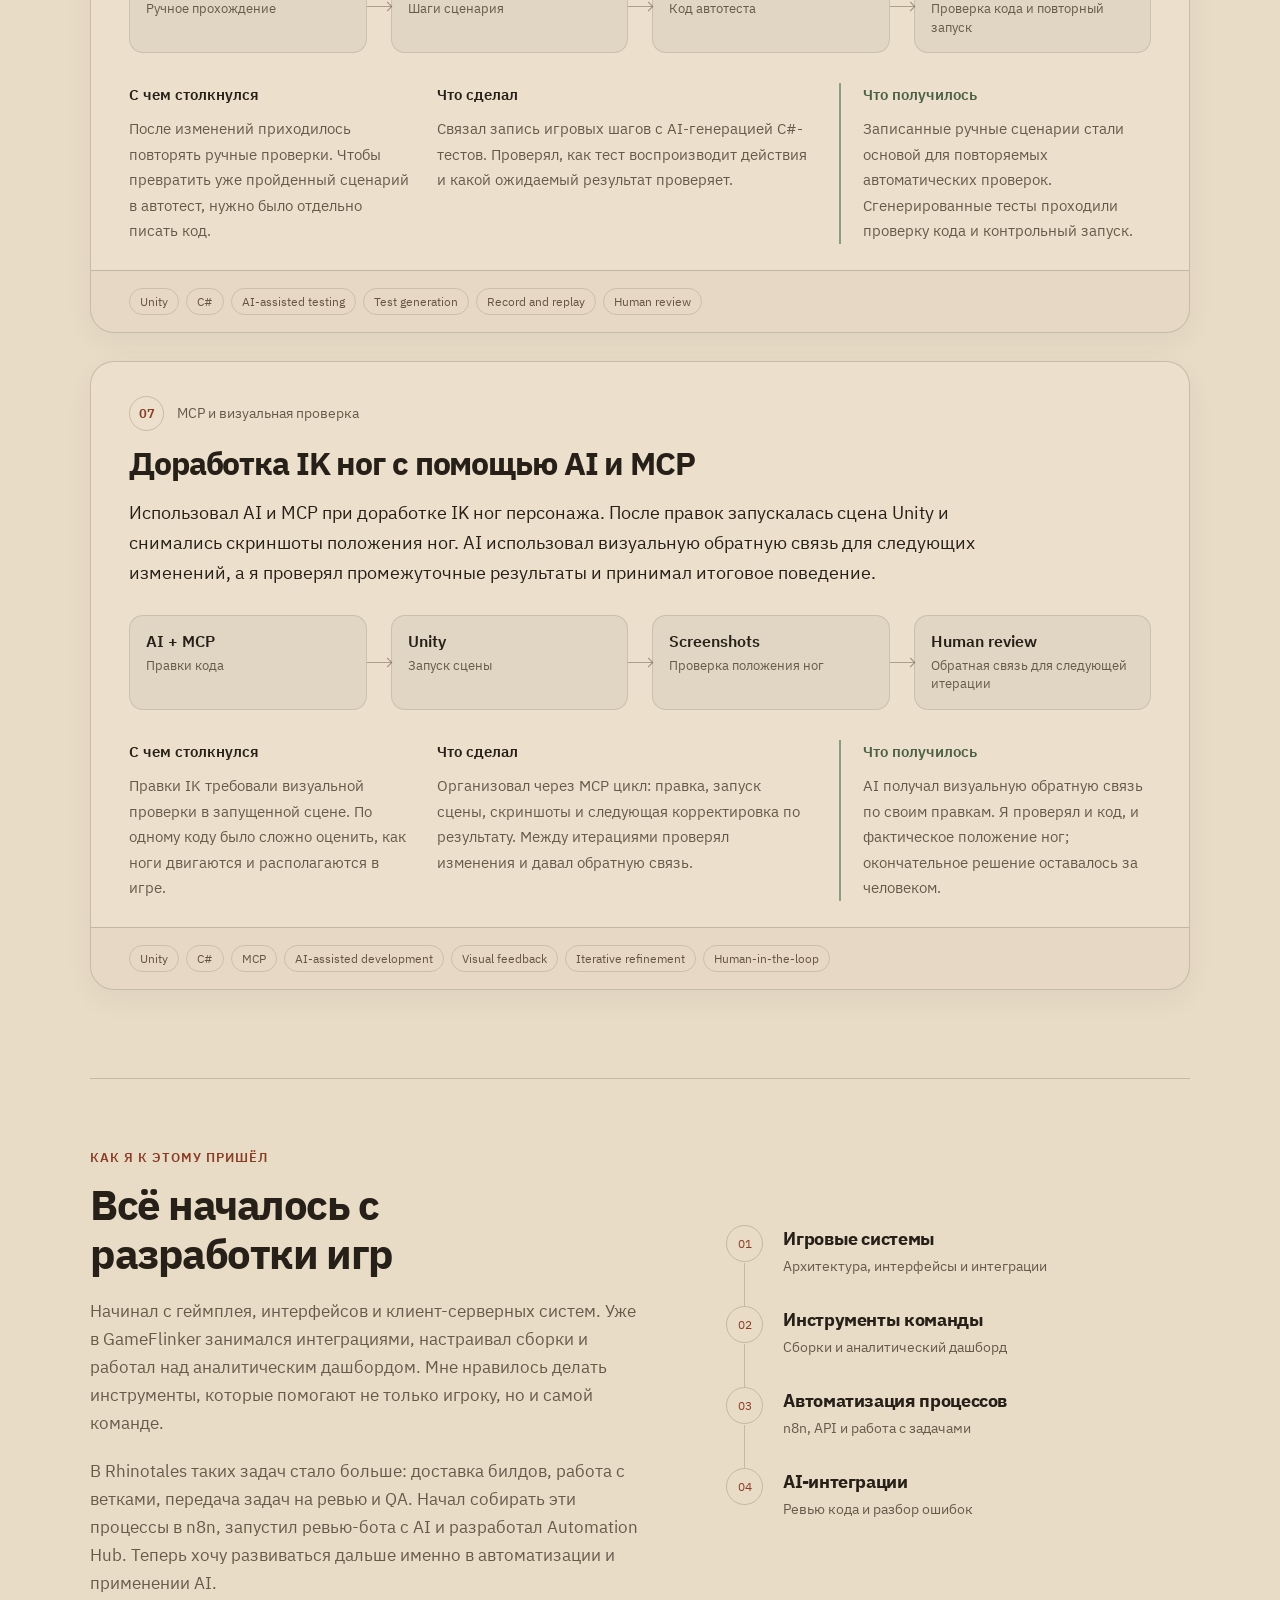
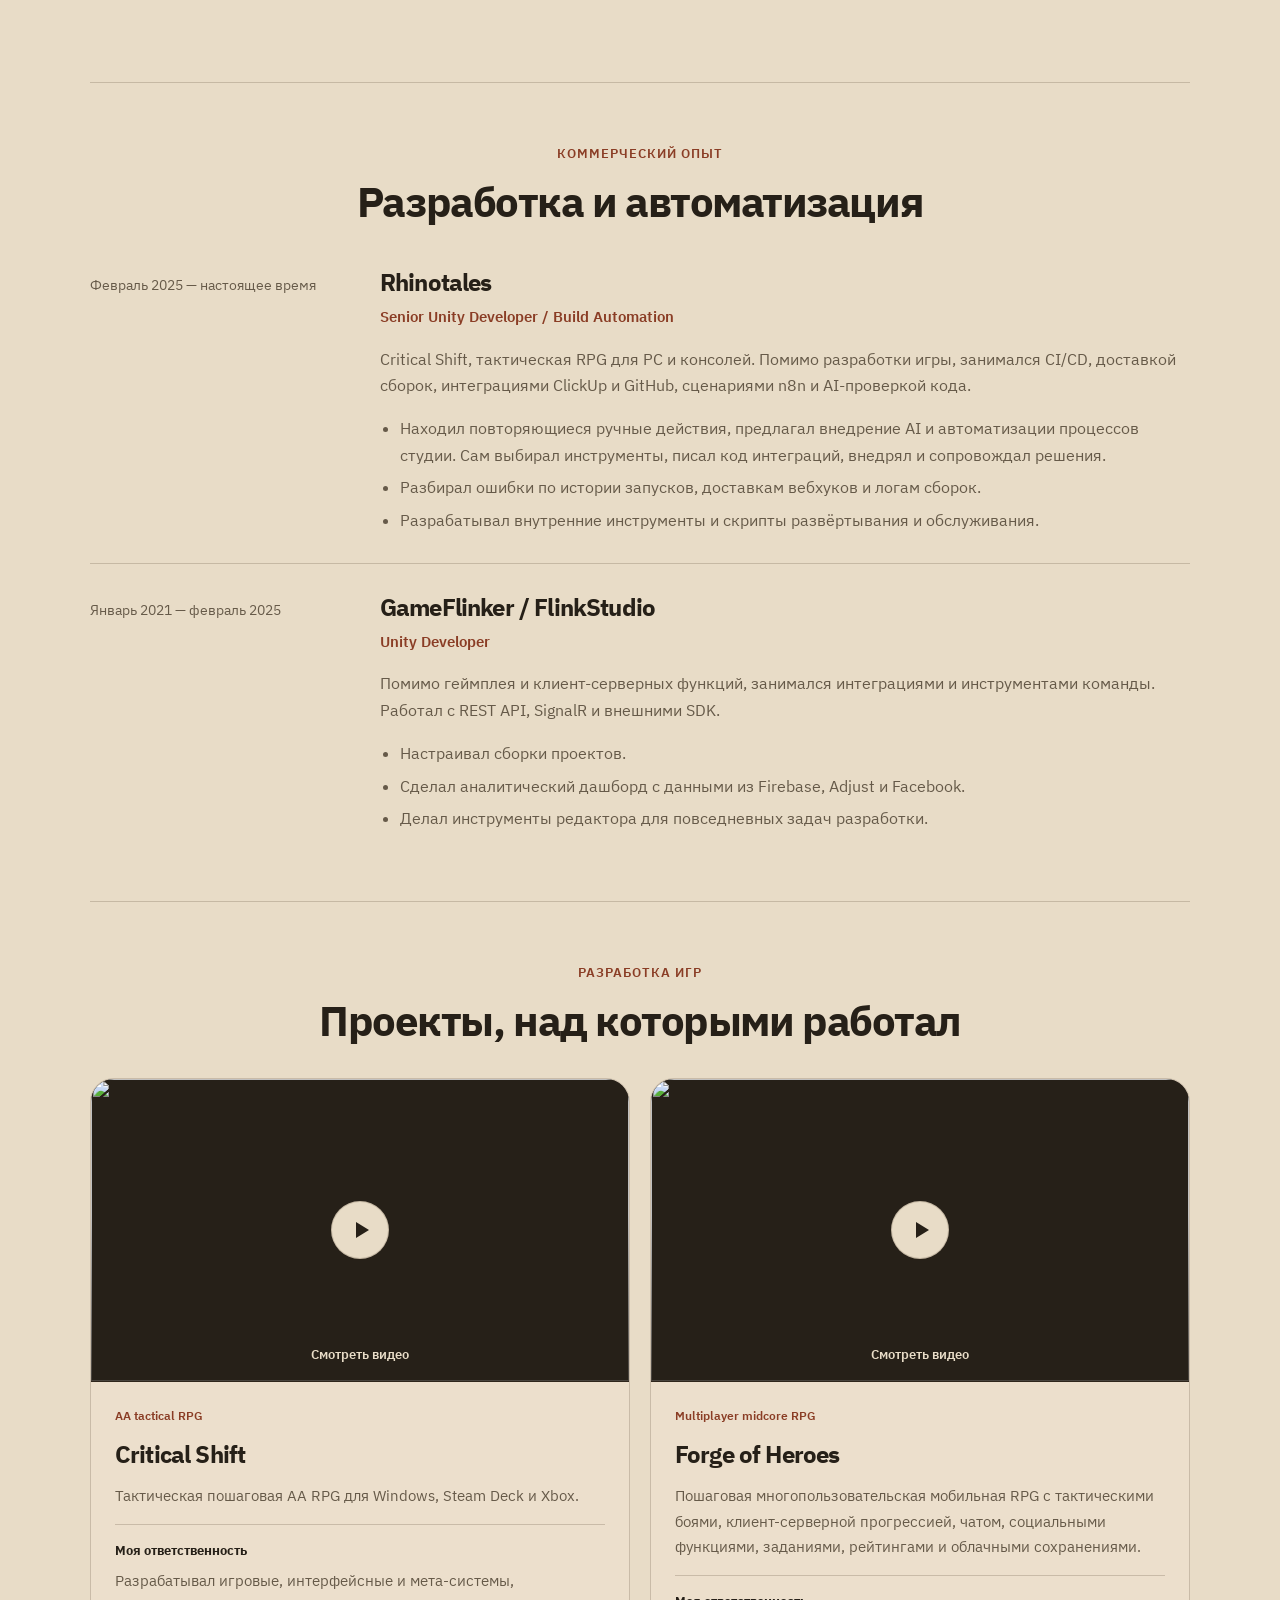
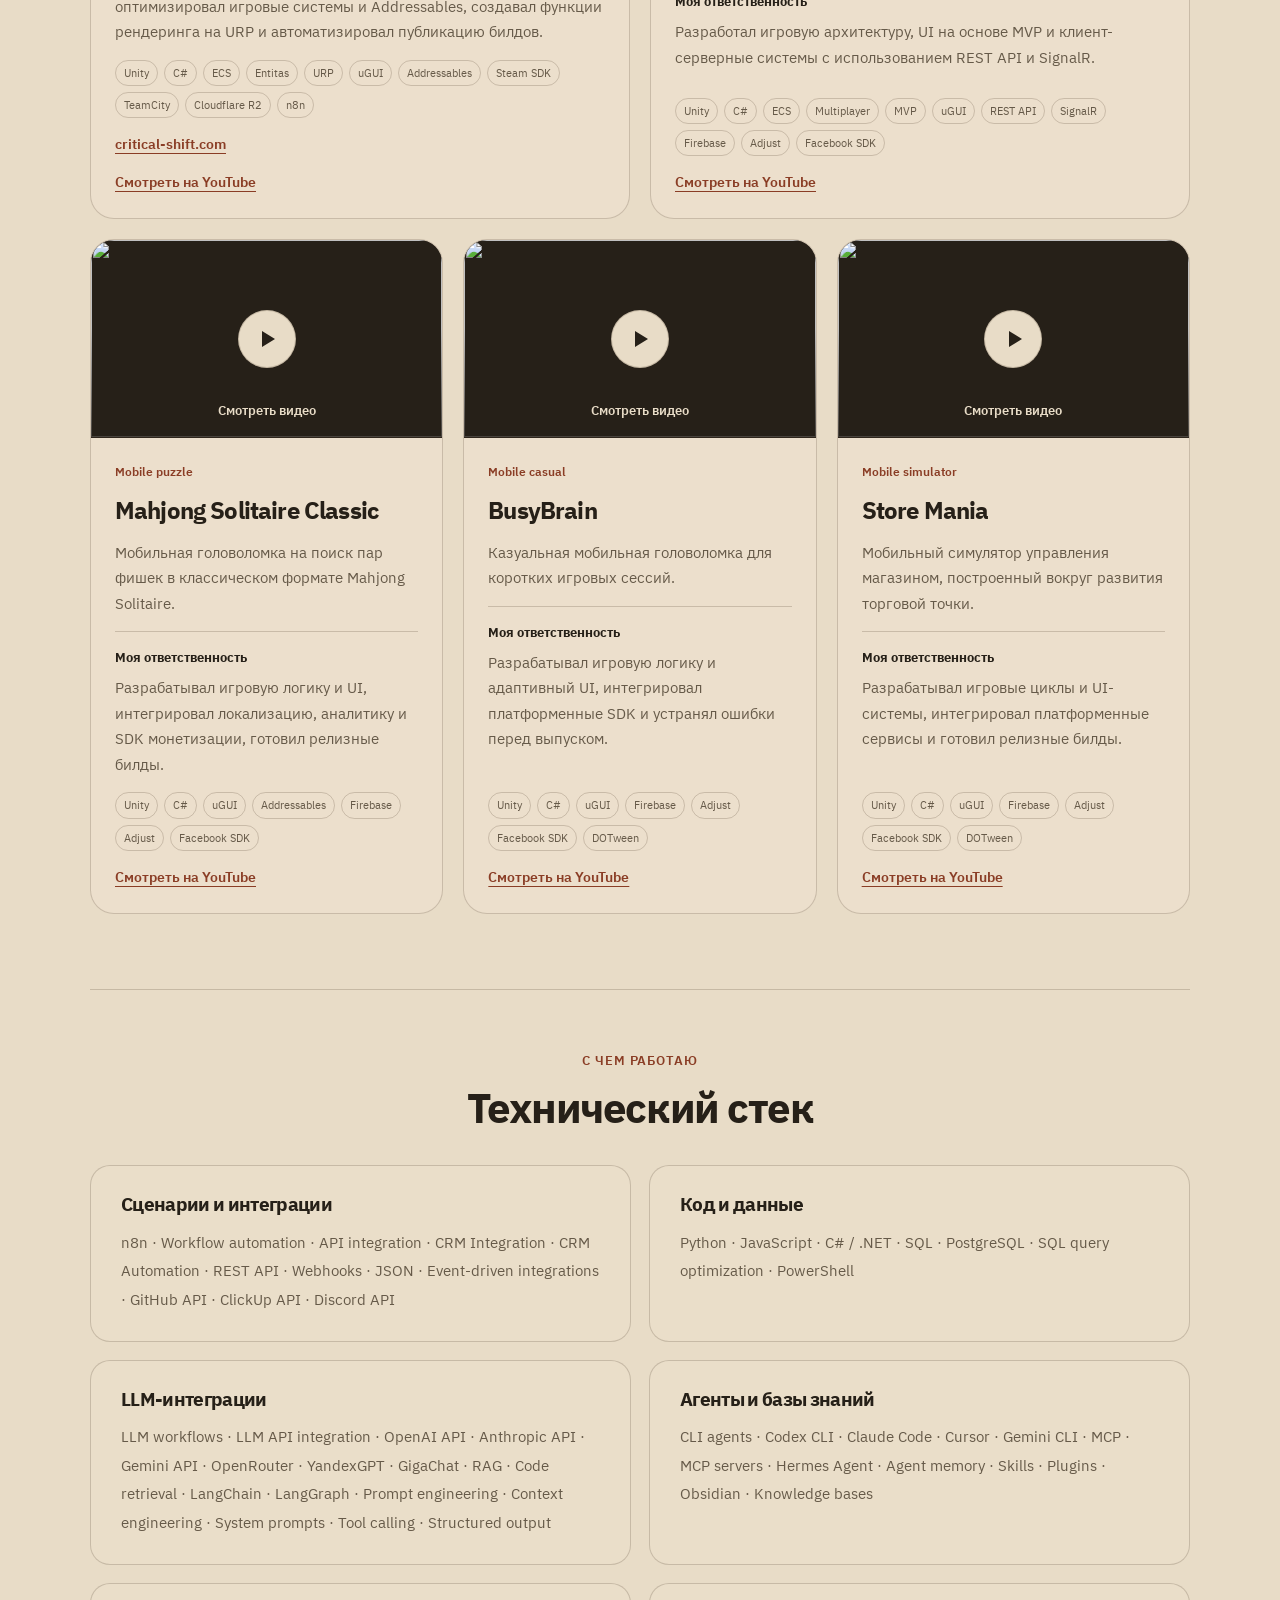
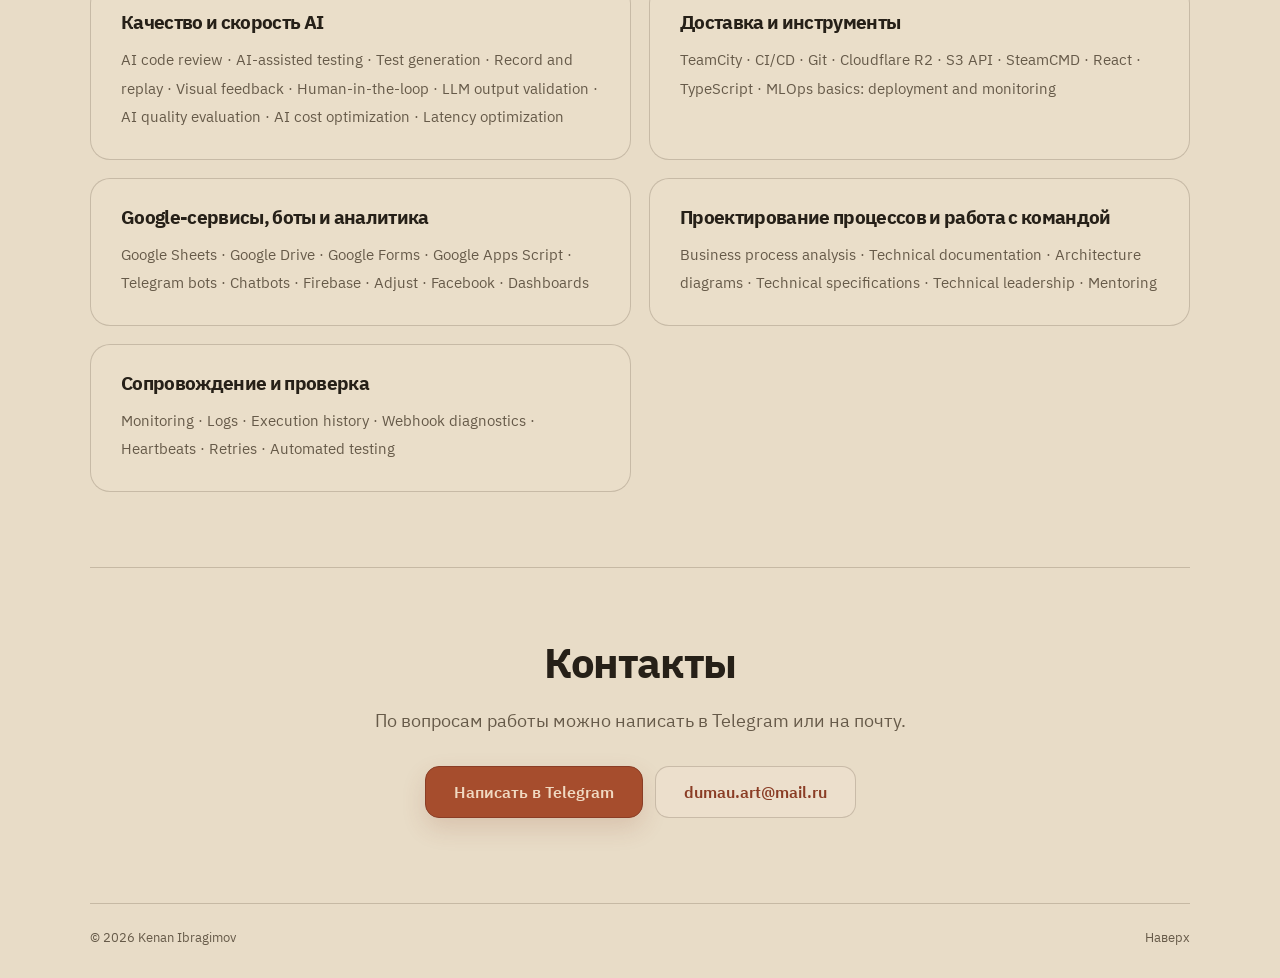
==== commit e4d6129a: "Portfolio: Add project video cards and stable resume download names" ====
--- a/automation/index.html
+++ b/automation/index.html
@@ -12,8 +12,8 @@
   <title>Kenan Ibragimov — AI Automation Engineer / n8n Developer / Low-code Developer</title>
   <link rel="canonical" href="https://shipzz.github.io/automation/" />
   <link rel="icon" href="../assets/favicon.svg?v=2" type="image/svg+xml" />
-  <link rel="stylesheet" href="automation.css?v=4" />
-  <script src="automation.js?v=6" defer></script>
+  <link rel="stylesheet" href="automation.css?v=5" />
+  <script src="automation.js?v=7" defer></script>
 </head>
 <body>
   <a class="skip-link" href="#main" data-en="Skip to content">К содержанию</a>
@@ -21,6 +21,7 @@
     <nav class="nav" aria-label="Основная навигация">
       <a href="#cases" class="is-active" data-en="Cases">Кейсы</a>
       <a href="#experience" data-en="Experience">Опыт</a>
+      <a href="#projects" data-en="Projects">Проекты</a>
       <a href="#skills" data-en="Skills">Стек</a>
       <a href="#contact" data-en="Contact">Контакты</a>
     </nav>
@@ -38,7 +39,7 @@
       <div class="hero-actions">
         <a class="button primary" href="#cases" data-en="View cases">Смотреть кейсы</a>
         <a class="button secondary" href="resume.html" data-en="View CV">Резюме</a>
-        <a class="button secondary" href="downloads/Kenan_Ibragimov_AI_Automation_Engineer_RU.pdf?v=2026-10-23-r5" download="Kenan_Ibragimov_AI_Automation_Engineer_RU_2026-10-23-r5.pdf" data-resume-download data-resume-version="2026-10-23-r5" data-en="Download PDF">Скачать PDF</a>
+        <a class="button secondary" href="downloads/Kenan_Ibragimov_AI_Automation_Engineer_RU.pdf?v=2026-10-23-r5" download="Kenan_Ibragimov_AI_Automation_Engineer_RU.pdf" data-resume-download data-resume-version="2026-10-23-r5" data-en="Download PDF">Скачать PDF</a>
       </div>
       <div class="hero-links">
         <a href="mailto:dumau.art@mail.ru">Email</a>
@@ -171,6 +172,123 @@
       </div>
     </section>
 
+    <section id="projects" class="section projects-section" aria-labelledby="projects-title">
+      <div class="section-heading"><p class="eyebrow" data-en="Game development">Разработка игр</p><h2 id="projects-title" data-en="Projects I worked on">Проекты, над которыми работал</h2></div>
+      <div class="project-cards">
+        <article class="project-card featured">
+          <div class="project-media">
+            <button class="video-poster" type="button" data-video-id="-Gy9umYo748" data-video-title="Critical Shift trailer" data-en-aria="Watch video: Critical Shift trailer" aria-label="Смотреть видео: трейлер Critical Shift">
+              <img src="https://i.ytimg.com/vi_webp/-Gy9umYo748/sddefault.webp" alt="" width="640" height="360" loading="lazy" />
+              <span class="video-play" aria-hidden="true"></span>
+              <span class="video-label" data-en="Watch video">Смотреть видео</span>
+            </button>
+          </div>
+          <div class="project-body">
+            <span class="tag" data-en="AA tactical RPG">AA tactical RPG</span>
+            <h3>Critical Shift</h3>
+            <p data-en="AA tactical turn-based RPG for Windows PC, Steam Deck and Xbox.">Тактическая пошаговая AA RPG для Windows, Steam Deck и Xbox.</p>
+            <div class="project-contribution">
+              <strong data-en="My contribution">Моя ответственность</strong>
+              <p data-en="Implemented gameplay and UI/meta systems, optimized performance and Addressables usage, developed URP features and automated build delivery.">Разрабатывал игровые, интерфейсные и мета-системы, оптимизировал игровые системы и Addressables, создавал функции рендеринга на URP и автоматизировал публикацию билдов.</p>
+            </div>
+            <div class="stack-list" aria-label="Технологии" data-en-aria="Technologies">
+              <span>Unity</span><span>C#</span><span>ECS</span><span>Entitas</span><span>URP</span><span>uGUI</span><span>Addressables</span><span>Steam SDK</span><span>TeamCity</span><span>Cloudflare R2</span><span>n8n</span>
+            </div>
+            <a href="https://critical-shift.com" target="_blank" rel="noreferrer">critical-shift.com</a>
+            <a class="project-video-link" href="https://www.youtube.com/watch?v=-Gy9umYo748" target="_blank" rel="noreferrer" data-en="Watch on YouTube">Смотреть на YouTube</a>
+          </div>
+        </article>
+        <article class="project-card">
+          <div class="project-media">
+            <button class="video-poster" type="button" data-video-id="k9RWStDq2vw" data-video-title="Forge of Heroes gameplay video" data-en-aria="Watch video: Forge of Heroes gameplay" aria-label="Смотреть видео: Forge of Heroes">
+              <img src="https://i.ytimg.com/vi/k9RWStDq2vw/sd2.jpg" alt="" width="640" height="360" loading="lazy" />
+              <span class="video-play" aria-hidden="true"></span>
+              <span class="video-label" data-en="Watch video">Смотреть видео</span>
+            </button>
+          </div>
+          <div class="project-body">
+            <span class="tag" data-en="Multiplayer midcore RPG">Multiplayer midcore RPG</span>
+            <h3>Forge of Heroes</h3>
+            <p data-en="Turn-based multiplayer mobile RPG built around tactical combat, client-server progression, real-time chat, social systems, quests, leaderboards and cloud saves.">Пошаговая многопользовательская мобильная RPG с тактическими боями, клиент-серверной прогрессией, чатом, социальными функциями, заданиями, рейтингами и облачными сохранениями.</p>
+            <div class="project-contribution">
+              <strong data-en="My contribution">Моя ответственность</strong>
+              <p data-en="Implemented gameplay architecture, MVP-based UI and multiplayer client-server systems using REST API and SignalR.">Разработал игровую архитектуру, UI на основе MVP и клиент-серверные системы с использованием REST API и SignalR.</p>
+            </div>
+            <div class="stack-list" aria-label="Технологии" data-en-aria="Technologies">
+              <span>Unity</span><span>C#</span><span>ECS</span><span>Multiplayer</span><span>MVP</span><span>uGUI</span><span>REST API</span><span>SignalR</span><span>Firebase</span><span>Adjust</span><span>Facebook SDK</span>
+            </div>
+            <a class="project-video-link" href="https://www.youtube.com/watch?v=k9RWStDq2vw" target="_blank" rel="noreferrer" data-en="Watch on YouTube">Смотреть на YouTube</a>
+          </div>
+        </article>
+        <article class="project-card">
+          <div class="project-media">
+            <button class="video-poster" type="button" data-video-id="3GAcHCH5tuQ" data-video-title="Mahjong Solitaire Classic gameplay video" data-en-aria="Watch video: Mahjong Solitaire Classic gameplay" aria-label="Смотреть видео: Mahjong Solitaire Classic">
+              <img src="https://i.ytimg.com/vi_webp/3GAcHCH5tuQ/hqdefault.webp" alt="" width="640" height="360" loading="lazy" />
+              <span class="video-play" aria-hidden="true"></span>
+              <span class="video-label" data-en="Watch video">Смотреть видео</span>
+            </button>
+          </div>
+          <div class="project-body">
+            <span class="tag" data-en="Mobile puzzle">Mobile puzzle</span>
+            <h3>Mahjong Solitaire Classic</h3>
+            <p data-en="Mobile tile-matching puzzle game based on the classic Mahjong Solitaire format.">Мобильная головоломка на поиск пар фишек в классическом формате Mahjong Solitaire.</p>
+            <div class="project-contribution">
+              <strong data-en="My contribution">Моя ответственность</strong>
+              <p data-en="Implemented gameplay and UI flows, integrated localization, analytics and monetization SDKs, and prepared release builds.">Разрабатывал игровую логику и UI, интегрировал локализацию, аналитику и SDK монетизации, готовил релизные билды.</p>
+            </div>
+            <div class="stack-list" aria-label="Технологии" data-en-aria="Technologies">
+              <span>Unity</span><span>C#</span><span>uGUI</span><span>Addressables</span><span>Firebase</span><span>Adjust</span><span>Facebook SDK</span>
+            </div>
+            <a class="project-video-link" href="https://www.youtube.com/watch?v=3GAcHCH5tuQ" target="_blank" rel="noreferrer" data-en="Watch on YouTube">Смотреть на YouTube</a>
+          </div>
+        </article>
+        <article class="project-card">
+          <div class="project-media">
+            <button class="video-poster" type="button" data-video-id="BlyINW9U4Rc" data-video-start="1" data-video-title="BusyBrain gameplay video" data-en-aria="Watch video: BusyBrain gameplay" aria-label="Смотреть видео: BusyBrain">
+              <img src="https://i.ytimg.com/vi/BlyINW9U4Rc/sddefault.jpg" alt="" width="640" height="360" loading="lazy" />
+              <span class="video-play" aria-hidden="true"></span>
+              <span class="video-label" data-en="Watch video">Смотреть видео</span>
+            </button>
+          </div>
+          <div class="project-body">
+            <span class="tag" data-en="Mobile casual">Mobile casual</span>
+            <h3>BusyBrain</h3>
+            <p data-en="Casual mobile puzzle game designed for short play sessions.">Казуальная мобильная головоломка для коротких игровых сессий.</p>
+            <div class="project-contribution">
+              <strong data-en="My contribution">Моя ответственность</strong>
+              <p data-en="Implemented gameplay and responsive UI flows, integrated platform SDKs and resolved release-stage defects.">Разрабатывал игровую логику и адаптивный UI, интегрировал платформенные SDK и устранял ошибки перед выпуском.</p>
+            </div>
+            <div class="stack-list" aria-label="Технологии" data-en-aria="Technologies">
+              <span>Unity</span><span>C#</span><span>uGUI</span><span>Firebase</span><span>Adjust</span><span>Facebook SDK</span><span>DOTween</span>
+            </div>
+            <a class="project-video-link" href="https://www.youtube.com/watch?v=BlyINW9U4Rc" target="_blank" rel="noreferrer" data-en="Watch on YouTube">Смотреть на YouTube</a>
+          </div>
+        </article>
+        <article class="project-card">
+          <div class="project-media">
+            <button class="video-poster" type="button" data-video-id="nhAgMwbnf6w" data-video-title="Store Mania gameplay video" data-en-aria="Watch video: Store Mania gameplay" aria-label="Смотреть видео: Store Mania">
+              <img src="https://i.ytimg.com/vi/nhAgMwbnf6w/sddefault.jpg" alt="" width="640" height="360" loading="lazy" />
+              <span class="video-play" aria-hidden="true"></span>
+              <span class="video-label" data-en="Watch video">Смотреть видео</span>
+            </button>
+          </div>
+          <div class="project-body">
+            <span class="tag" data-en="Mobile simulator">Mobile simulator</span>
+            <h3>Store Mania</h3>
+            <p data-en="Mobile store-management simulator focused on developing and operating a retail business.">Мобильный симулятор управления магазином, построенный вокруг развития торговой точки.</p>
+            <div class="project-contribution">
+              <strong data-en="My contribution">Моя ответственность</strong>
+              <p data-en="Implemented gameplay loops and UI systems, integrated platform services and prepared release builds.">Разрабатывал игровые циклы и UI-системы, интегрировал платформенные сервисы и готовил релизные билды.</p>
+            </div>
+            <div class="stack-list" aria-label="Технологии" data-en-aria="Technologies">
+              <span>Unity</span><span>C#</span><span>uGUI</span><span>Firebase</span><span>Adjust</span><span>Facebook SDK</span><span>DOTween</span>
+            </div>
+            <a class="project-video-link" href="https://www.youtube.com/watch?v=nhAgMwbnf6w" target="_blank" rel="noreferrer" data-en="Watch on YouTube">Смотреть на YouTube</a>
+          </div>
+        </article>
+      </div>
+    </section>
+
     <section id="skills" class="section skills-section" aria-labelledby="skills-title">
       <div class="section-heading"><p class="eyebrow" data-en="Tools">С чем работаю</p><h2 id="skills-title" data-en="Technical skills">Технический стек</h2></div>
       <div class="skills-grid">
--- a/automation/automation.css
+++ b/automation/automation.css
@@ -751,6 +751,173 @@
   margin-top:6px
 }
 
+.projects-section {
+  padding:60px 0 75px;
+  border-top:1px solid var(--line)
+}
+
+.project-cards {
+  display:grid;
+  grid-template-columns:repeat(6,minmax(0,1fr));
+  gap:20px
+}
+
+.project-card {
+  grid-column:span 2;
+  min-width:0;
+  display:flex;
+  flex-direction:column;
+  overflow:hidden;
+  border:1px solid var(--line);
+  border-radius:var(--radius);
+  background:var(--surface-soft)
+}
+
+.project-card:nth-child(-n+2) {
+  grid-column:span 3
+}
+
+.project-media {
+  position:relative;
+  aspect-ratio:16/9;
+  overflow:hidden;
+  border-bottom:1px solid var(--line);
+  background:var(--ink)
+}
+
+.project-media iframe,.video-poster,.video-poster img {
+  display:block;
+  width:100%;
+  height:100%;
+  border:0
+}
+
+.video-poster {
+  position:relative;
+  padding:0;
+  cursor:pointer;
+  background:var(--ink)
+}
+
+.video-poster img {
+  object-fit:cover;
+  transition:transform .3s ease
+}
+
+.video-poster::after {
+  content:"";
+  position:absolute;
+  inset:0;
+  background:linear-gradient(transparent 45%,rgba(38,32,24,.78))
+}
+
+.video-poster:hover img {
+  transform:scale(1.035)
+}
+
+.video-poster:focus-visible {
+  outline-offset:-5px
+}
+
+.video-play {
+  position:absolute;
+  z-index:1;
+  top:50%;
+  left:50%;
+  display:grid;
+  place-items:center;
+  width:58px;
+  height:58px;
+  border:1px solid var(--line);
+  border-radius:50%;
+  background:var(--canvas);
+  transform:translate(-50%,-50%);
+  transition:background .2s ease
+}
+
+.video-play::before {
+  content:"";
+  margin-left:4px;
+  border-top:8px solid transparent;
+  border-bottom:8px solid transparent;
+  border-left:13px solid var(--ink)
+}
+
+.video-poster:hover .video-play {
+  background:var(--surface)
+}
+
+.video-label {
+  position:absolute;
+  z-index:1;
+  bottom:15px;
+  left:16px;
+  right:16px;
+  color:var(--canvas);
+  font-size:13px;
+  font-weight:600;
+  text-align:center
+}
+
+.project-body {
+  flex:1;
+  display:flex;
+  flex-direction:column;
+  align-items:flex-start;
+  gap:15px;
+  padding:24px
+}
+
+.project-body h3 {
+  font-size:24px
+}
+
+.project-body p {
+  color:var(--muted);
+  font-size:15px;
+  line-height:1.7
+}
+
+.project-body .tag {
+  color:var(--accent-deep);
+  font-size:12px;
+  font-weight:600
+}
+
+.project-contribution {
+  padding-top:15px;
+  border-top:1px solid var(--line)
+}
+
+.project-contribution strong {
+  display:block;
+  margin-bottom:7px;
+  font-size:13px
+}
+
+.project-body .stack-list {
+  display:flex;
+  flex-wrap:wrap;
+  gap:6px;
+  margin-top:auto
+}
+
+.project-body .stack-list span {
+  padding:3px 8px;
+  border:1px solid var(--line);
+  border-radius:999px;
+  font-size:11px;
+  color:var(--muted)
+}
+
+.project-body a {
+  color:var(--accent-deep);
+  font-size:14px;
+  font-weight:600;
+  text-decoration:underline;
+  text-underline-offset:4px
+}
+
 .skills-section {
   padding:60px 0 75px;
   border-top:1px solid var(--line)
@@ -888,6 +1055,12 @@
 }
 
 @media(max-width:800px) {
+  .project-cards {
+    grid-template-columns:repeat(2,minmax(0,1fr))
+  }
+  .project-card,.project-card:nth-child(-n+2) {
+    grid-column:auto
+  }
   .metric-grid {
     grid-template-columns:1fr 1fr
   }
@@ -959,10 +1132,16 @@
   .nav {
     flex:1;
     gap:0;
-    min-width:0
+    min-width:0;
+    justify-content:flex-start;
+    overflow-x:auto;
+    scrollbar-width:none
+  }
+  .nav::-webkit-scrollbar {
+    display:none
   }
   .nav a {
-    padding:10px 9px;
+    padding:10px 7px;
     font-size:12px;
     white-space:nowrap
   }
@@ -1120,7 +1299,7 @@
   .career-path {
     padding:0
   }
-  .experience-section,.skills-section {
+  .experience-section,.projects-section,.skills-section {
     padding:45px 0 50px
   }
   .experience-list {
@@ -1148,6 +1327,13 @@
   .skills-grid {
     grid-template-columns:1fr;
     gap:13px
+  }
+  .project-cards {
+    grid-template-columns:1fr;
+    gap:20px
+  }
+  .project-body {
+    padding:22px
   }
   .skills-grid article {
     padding:22px 24px
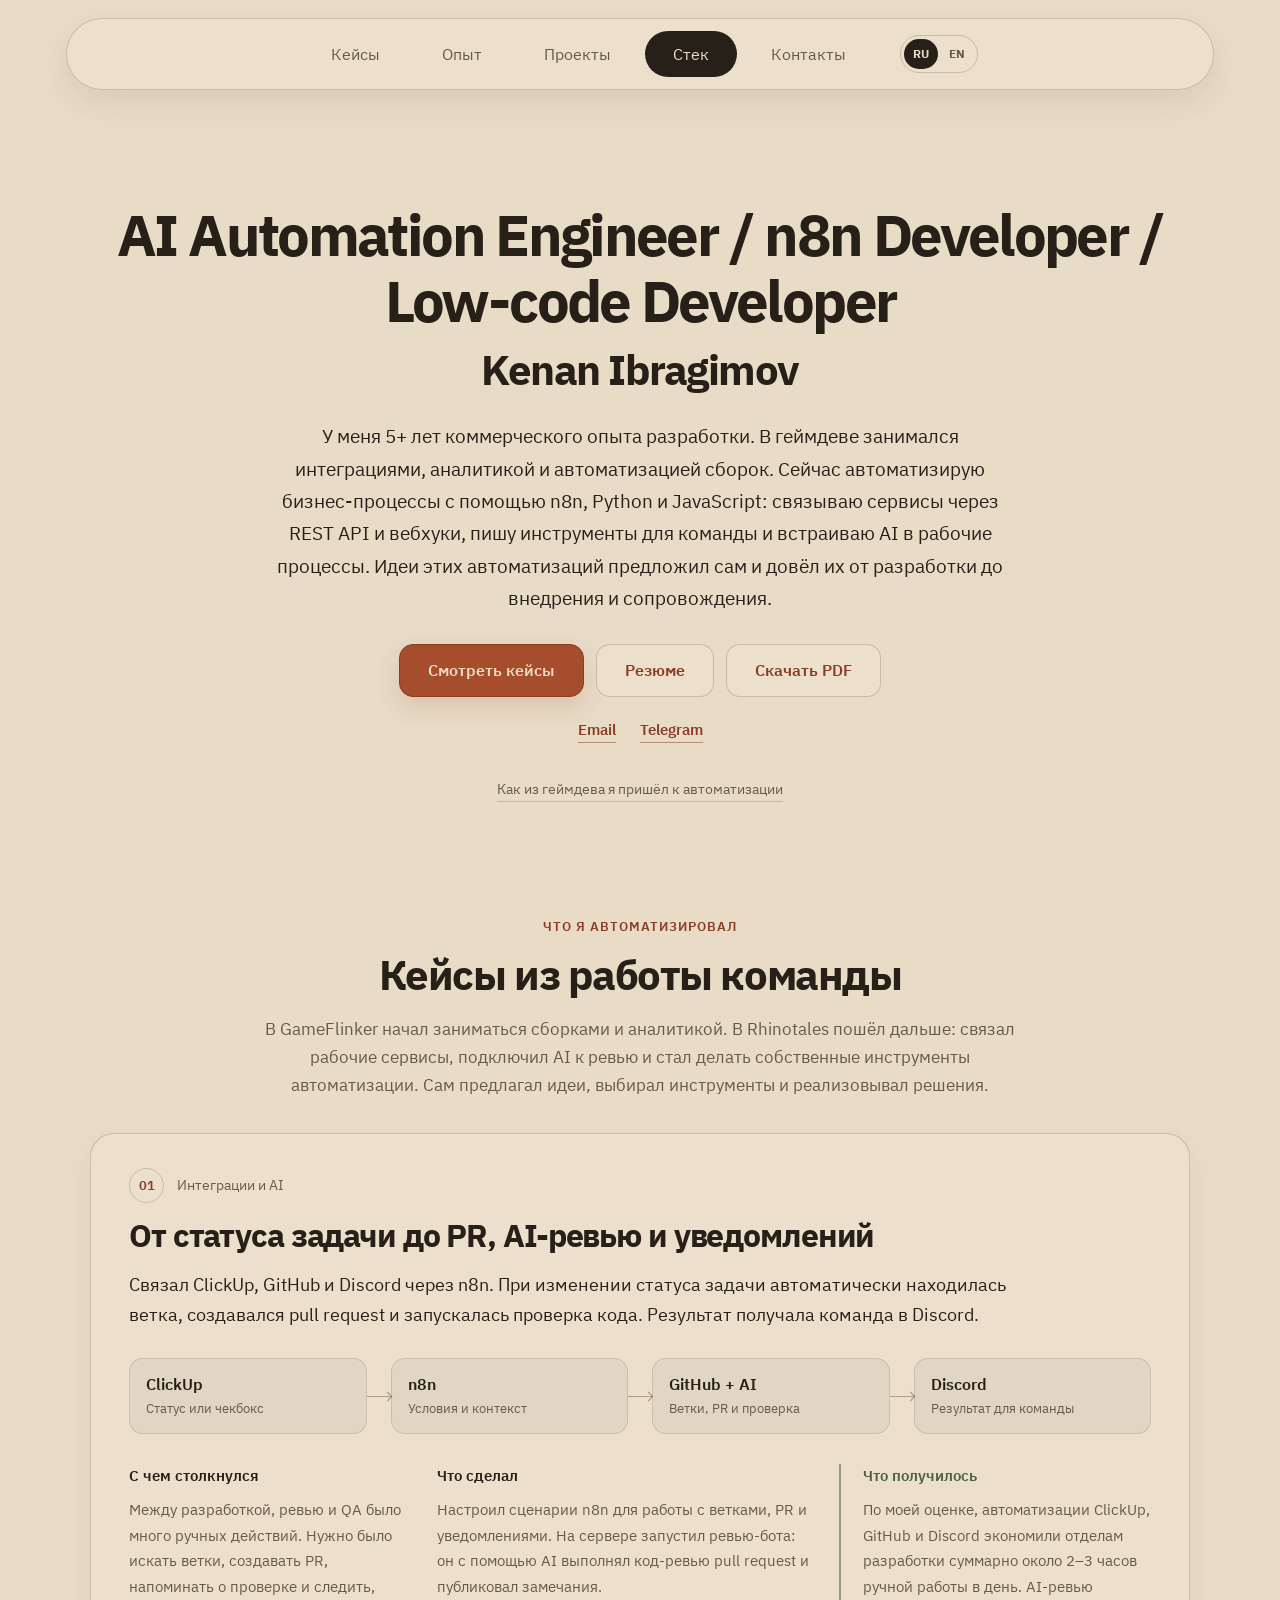
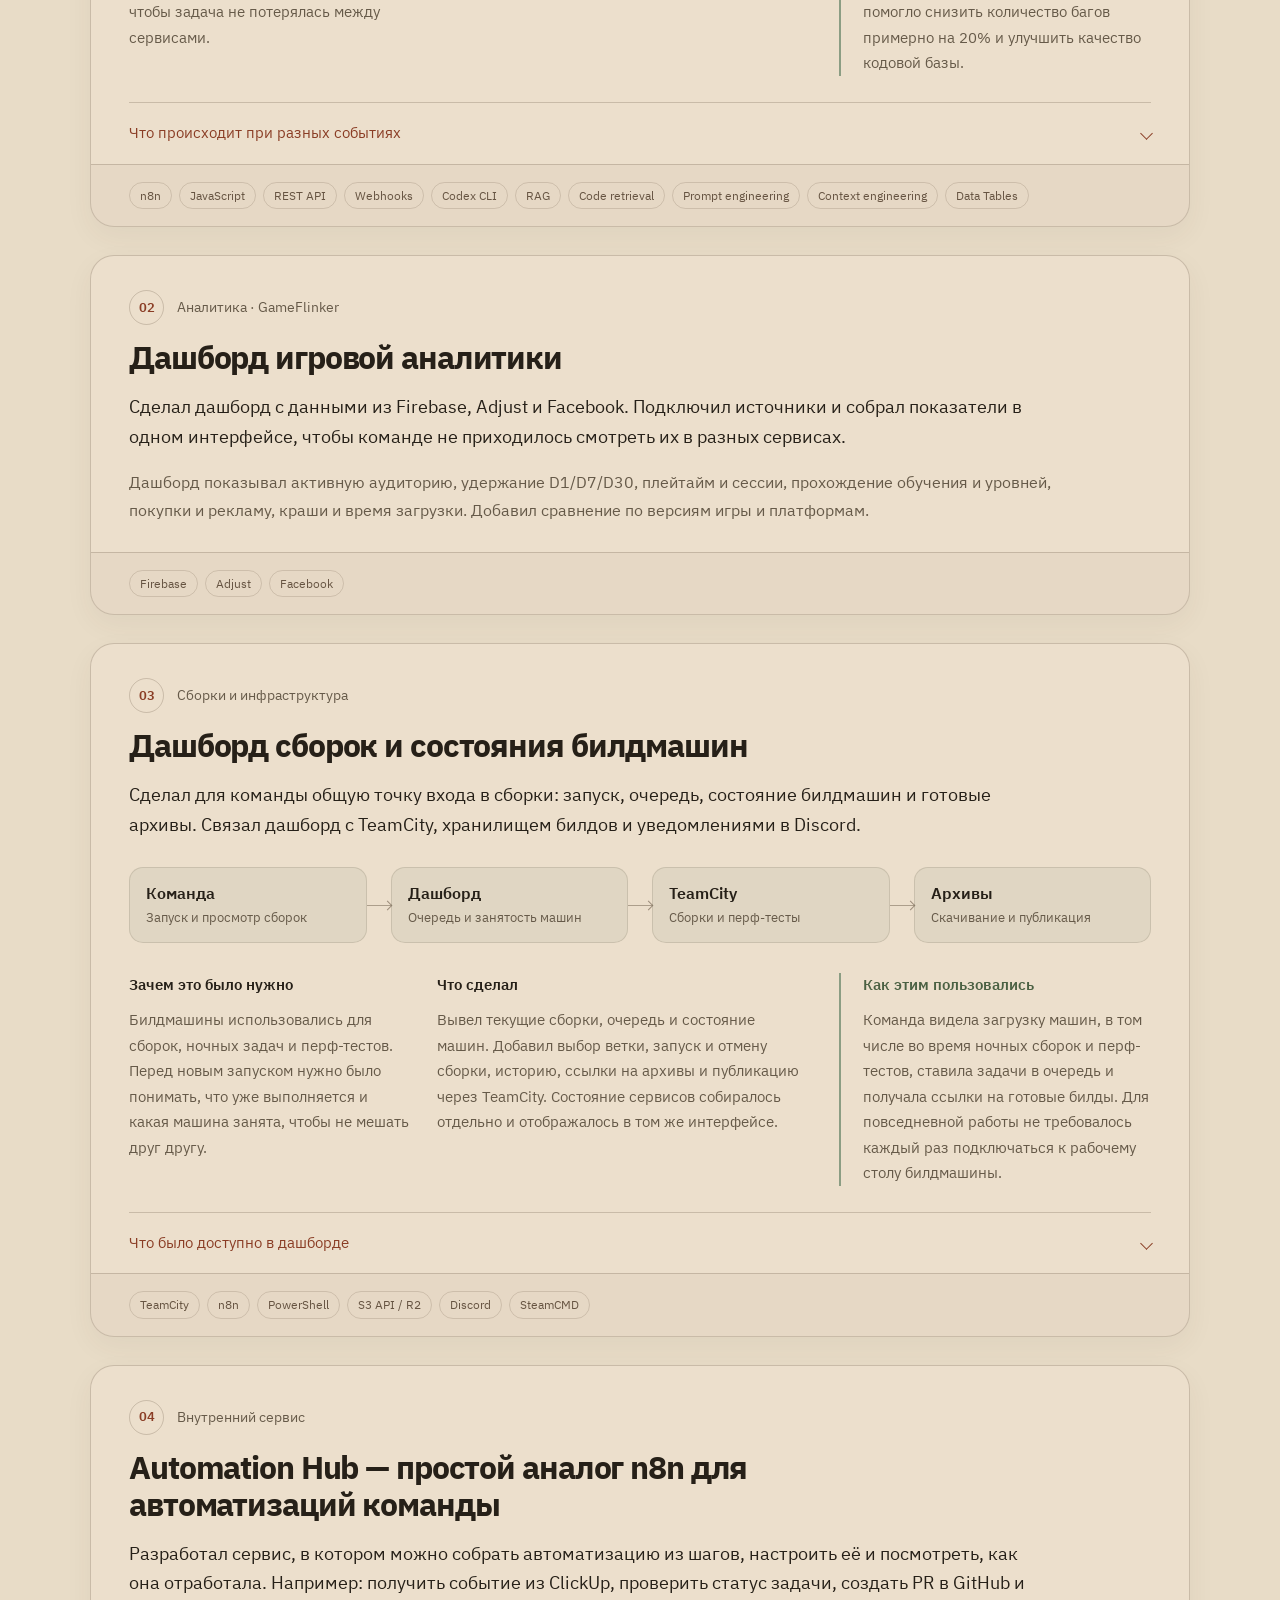
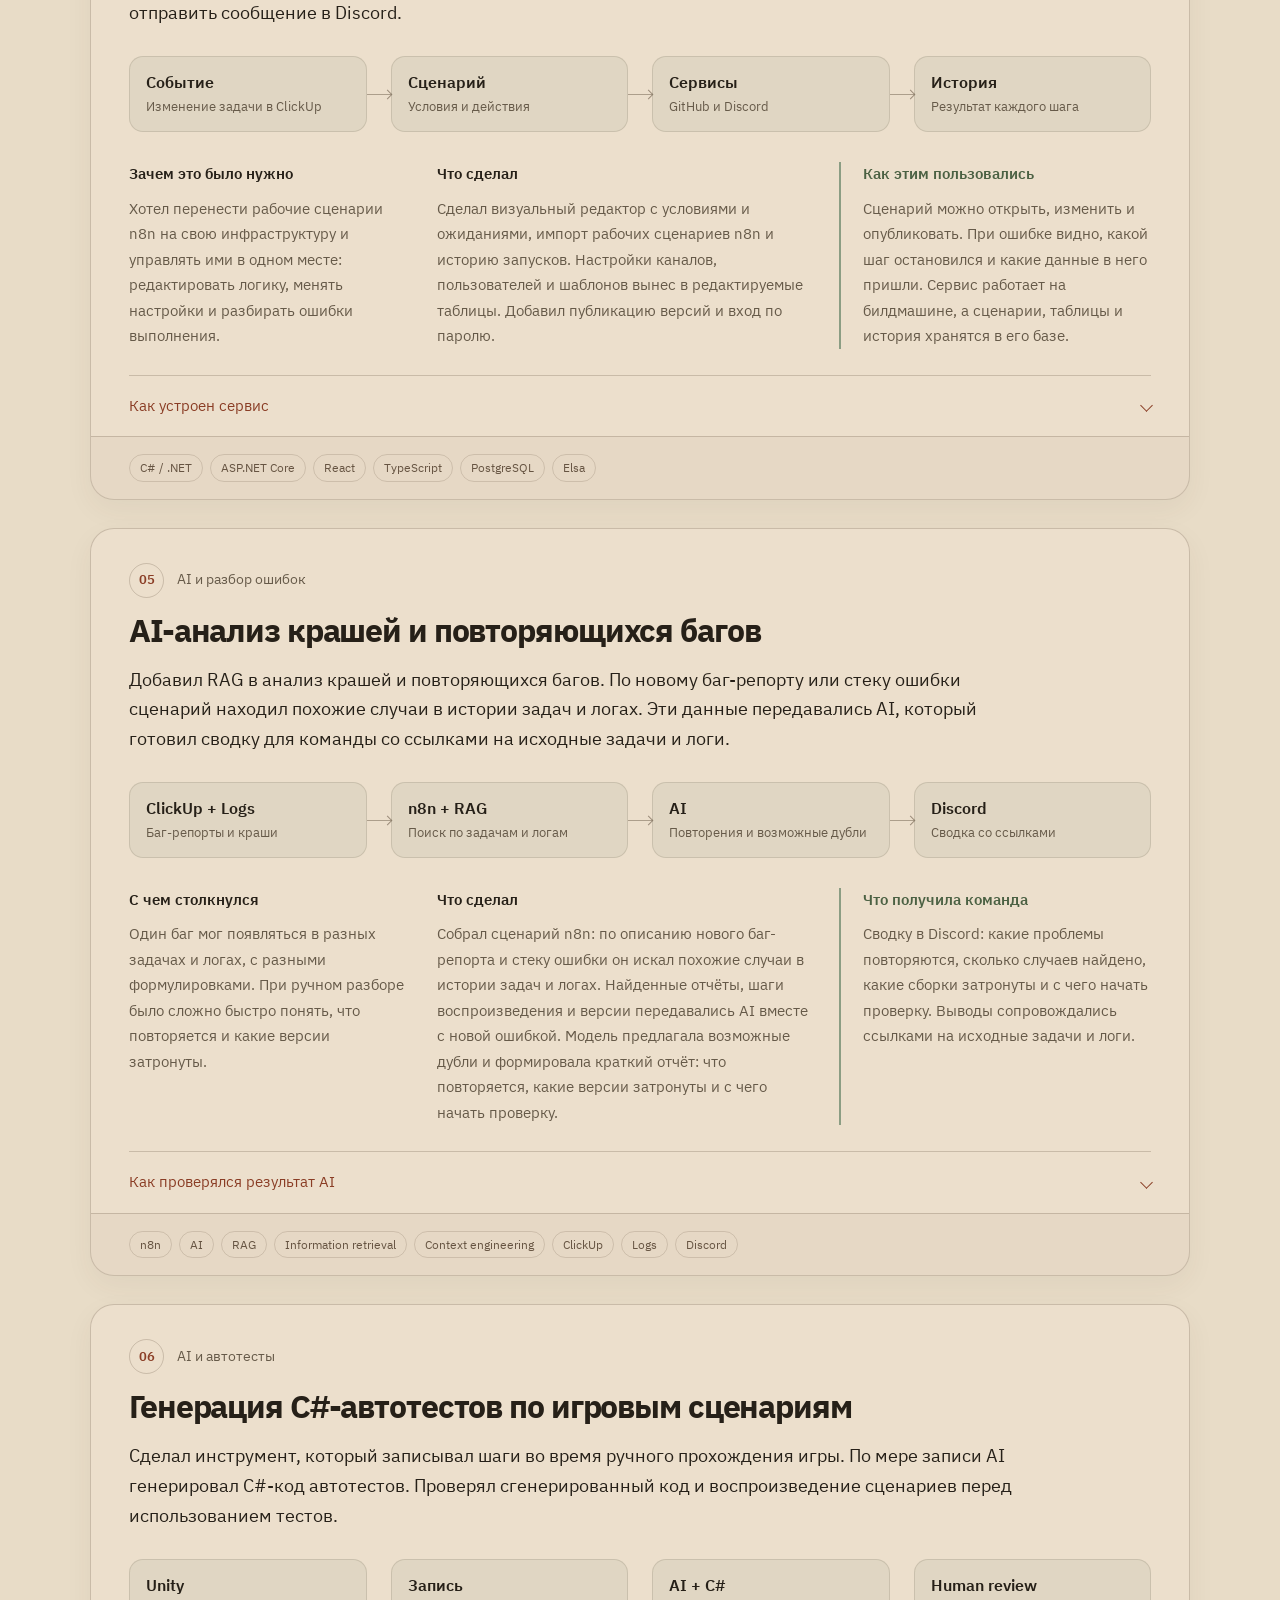
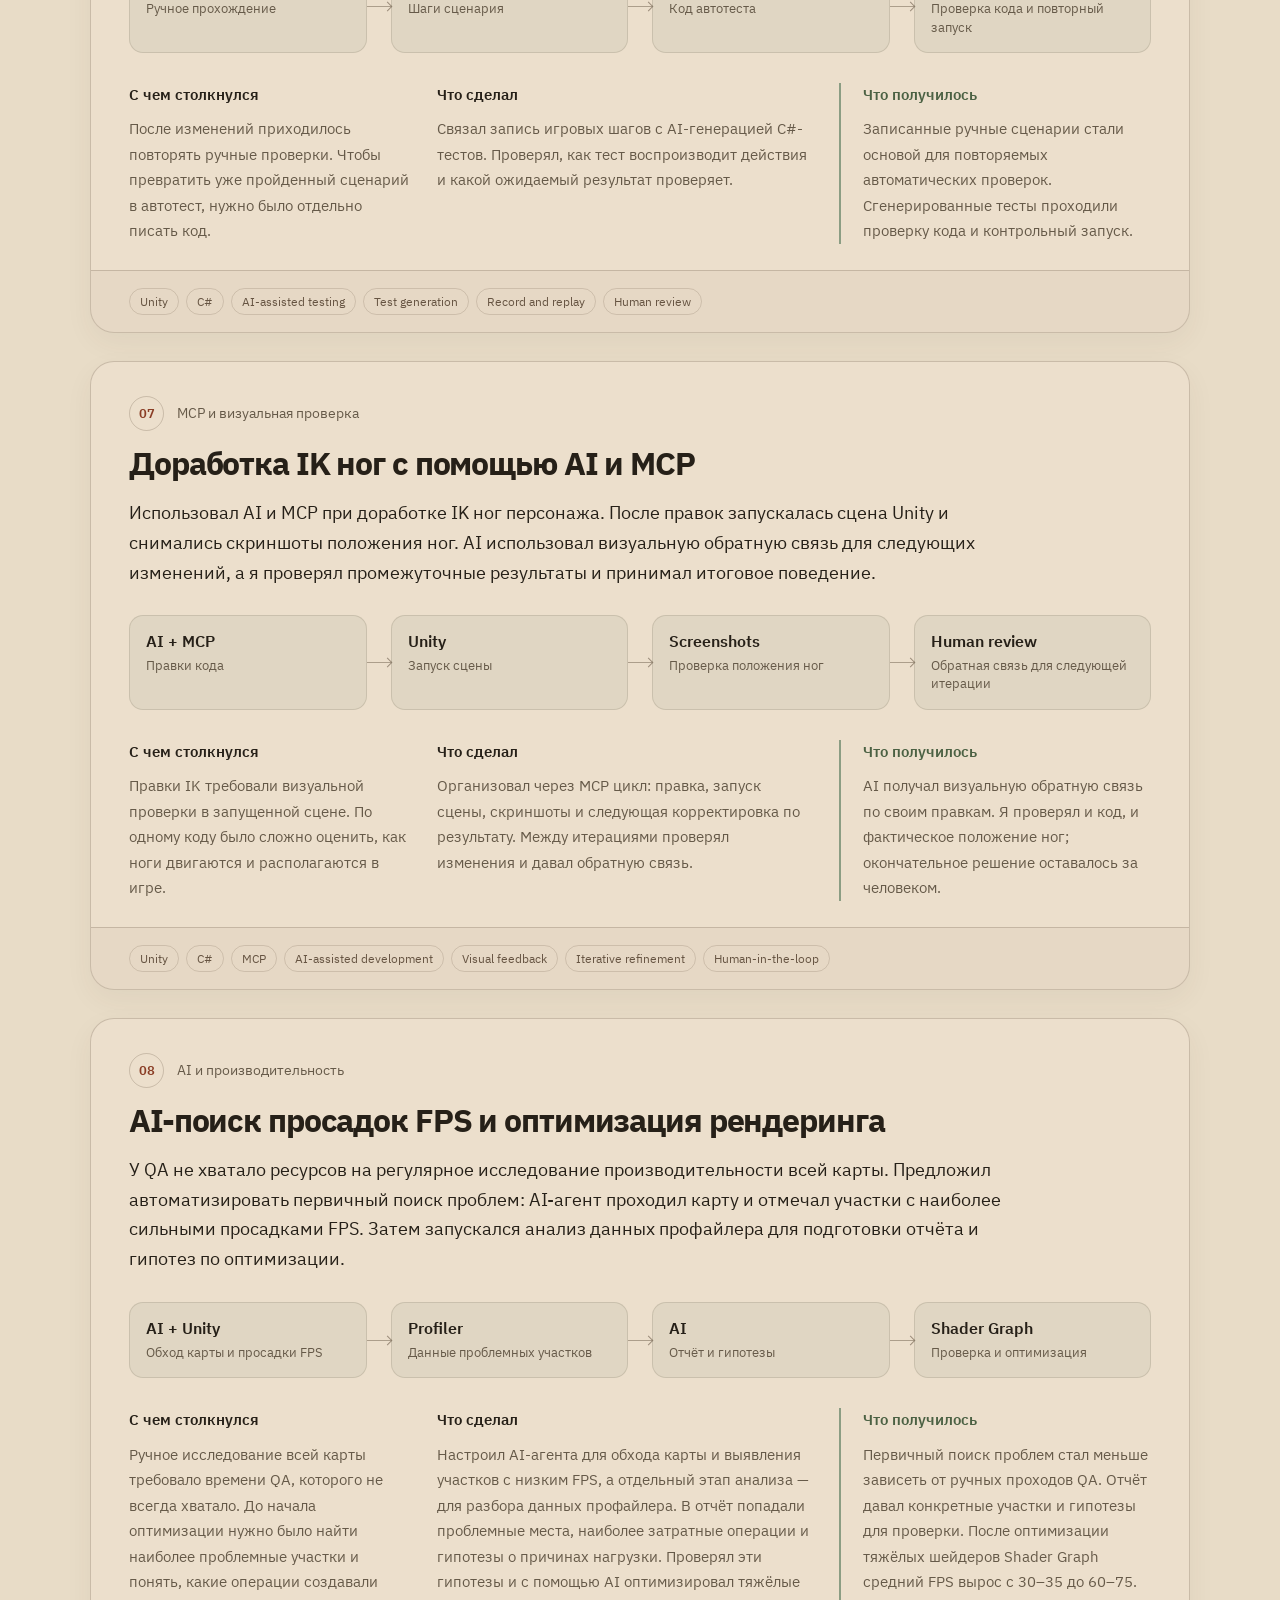
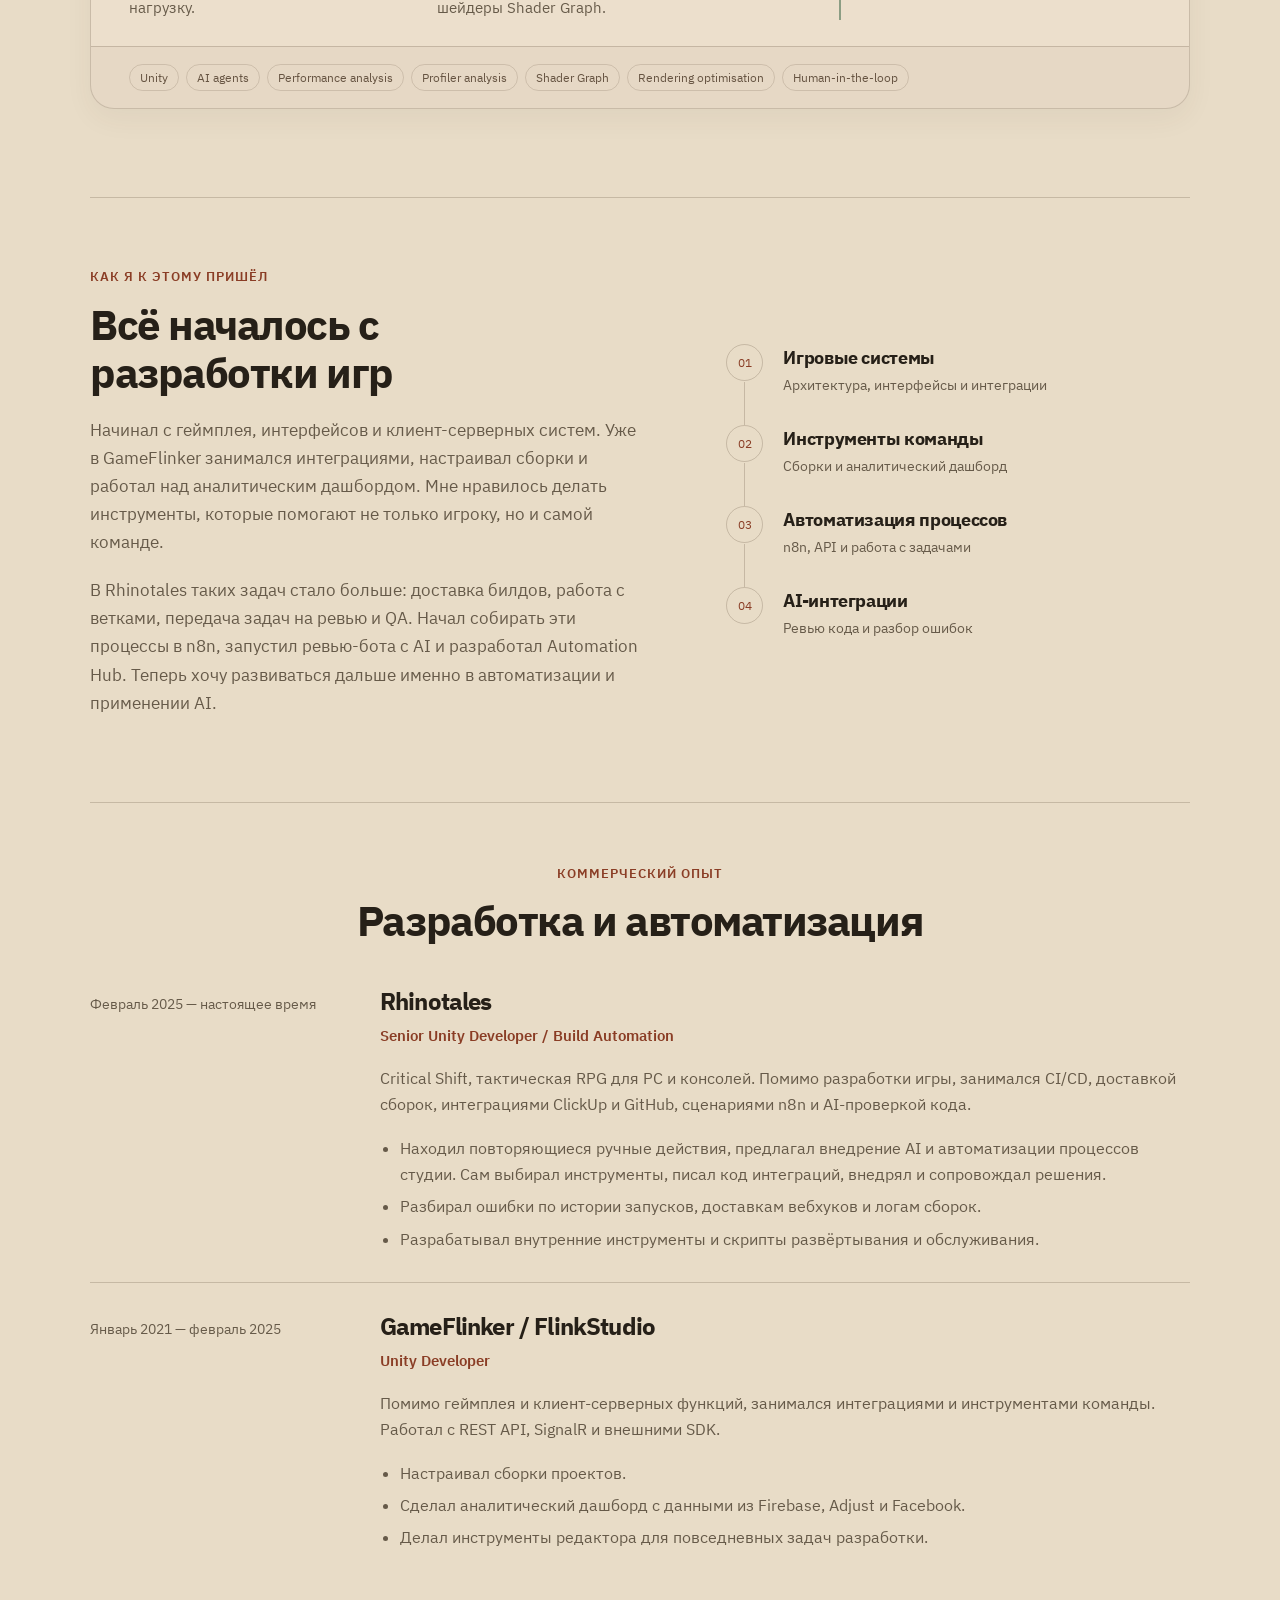
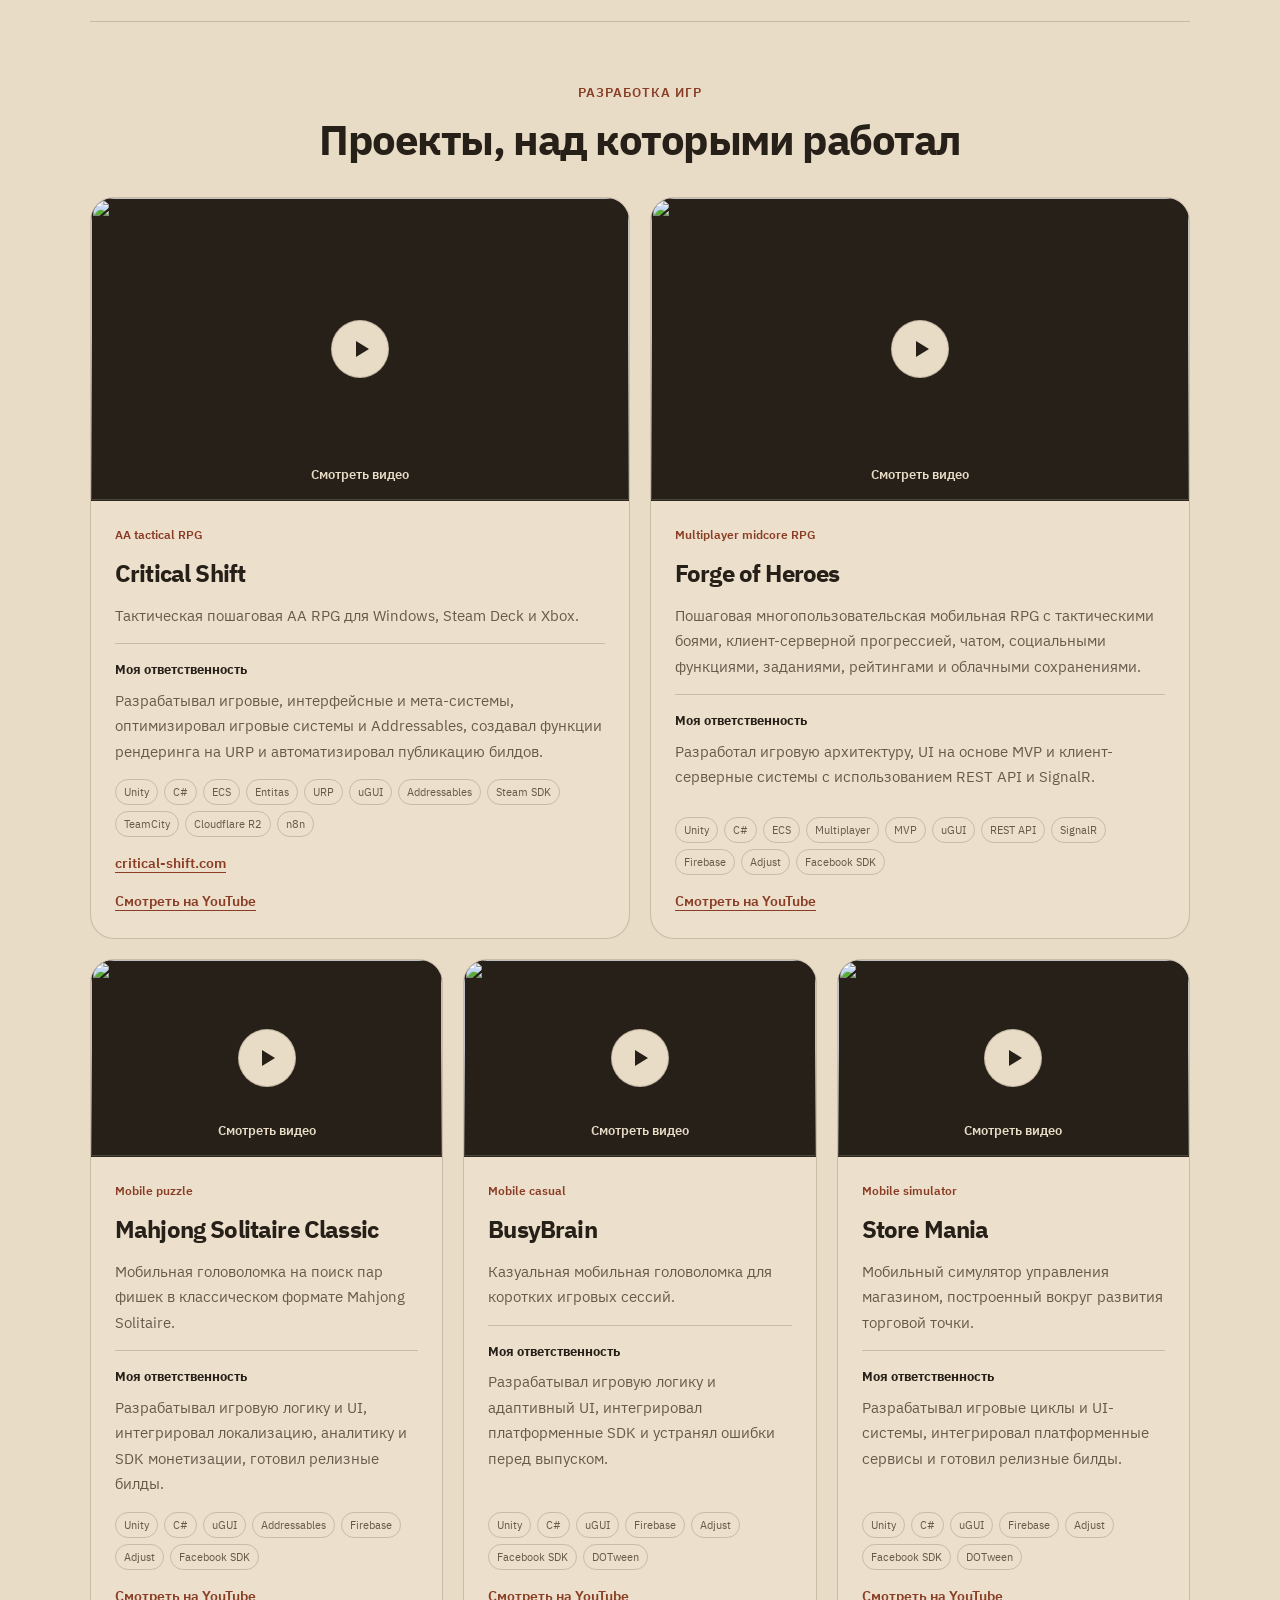
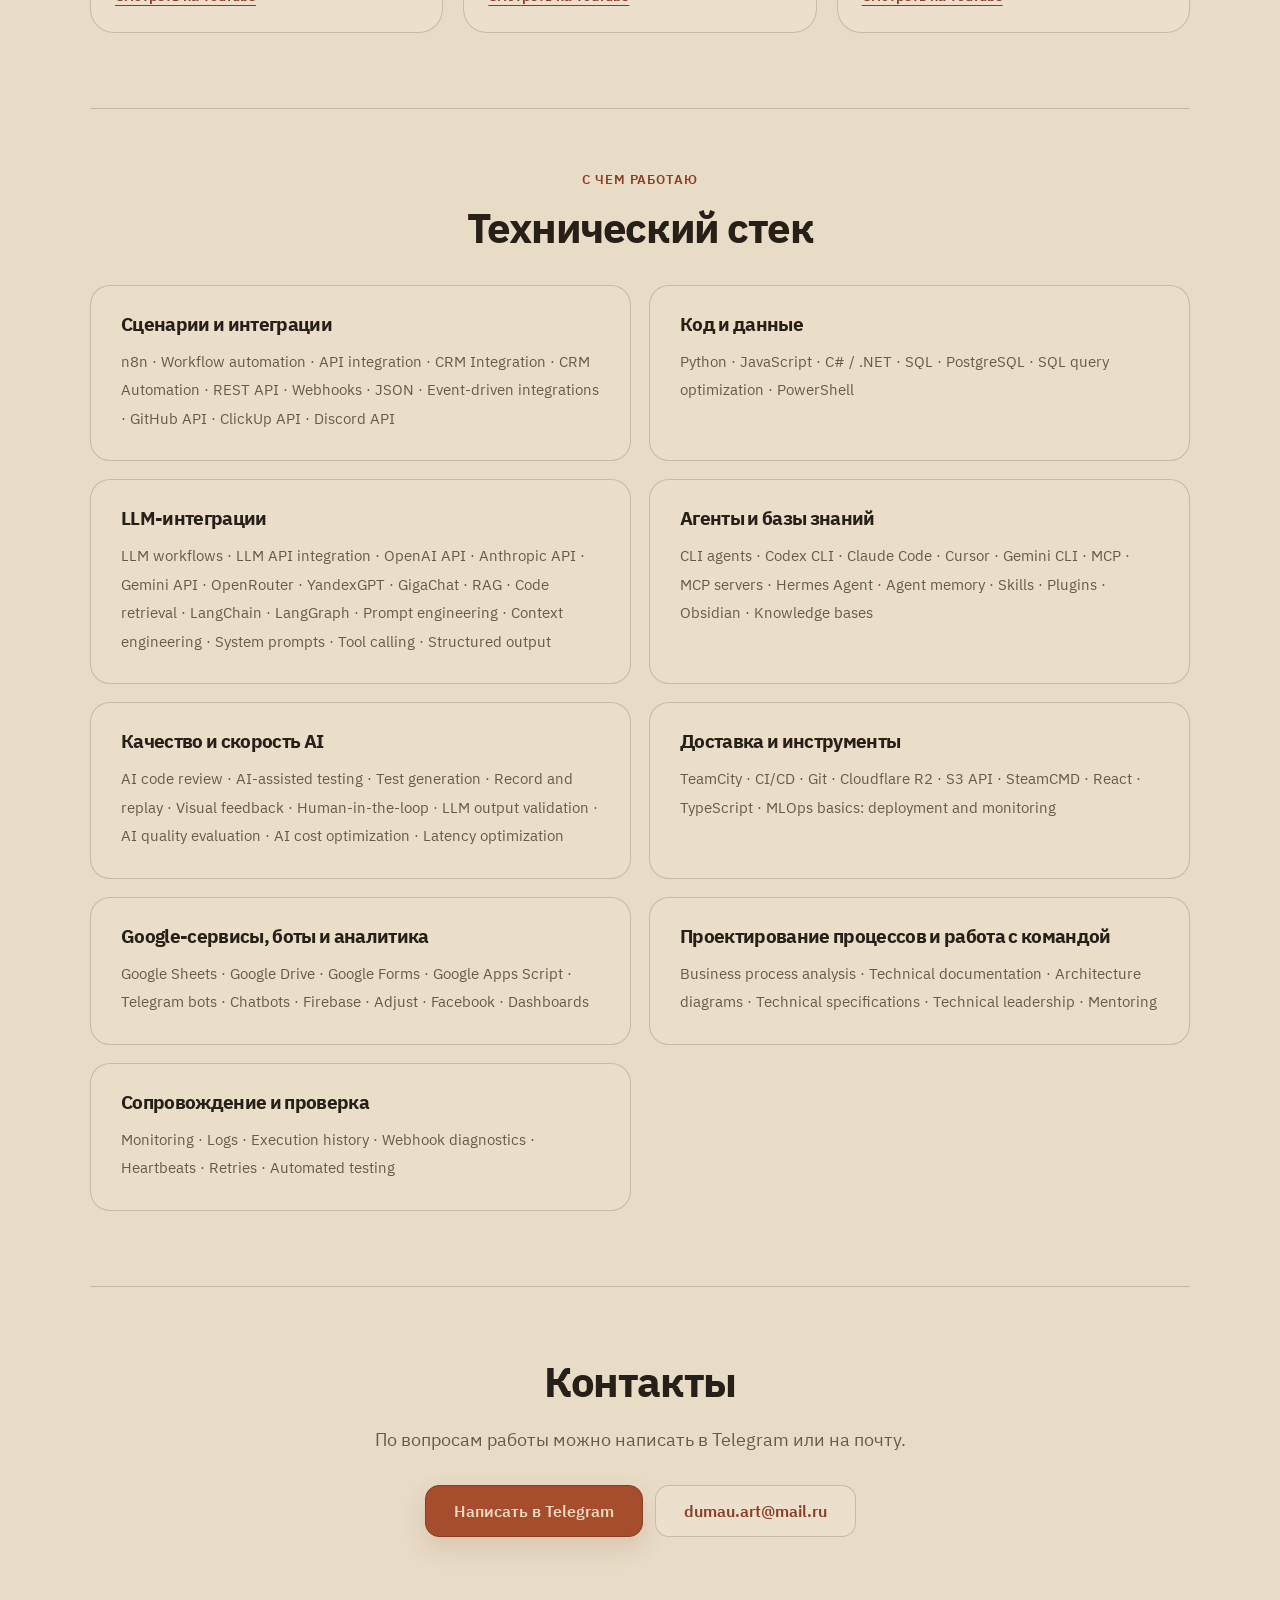
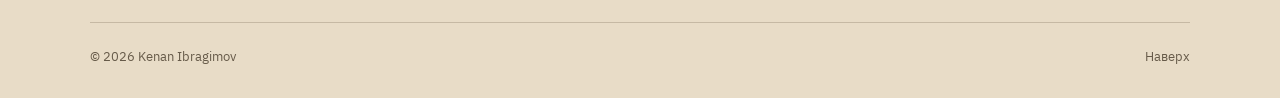
==== commit cd64d250: "Portfolio: Add AI performance investigation and FPS optimisation results" ====
--- a/automation/index.html
+++ b/automation/index.html
@@ -39,7 +39,7 @@
       <div class="hero-actions">
         <a class="button primary" href="#cases" data-en="View cases">Смотреть кейсы</a>
         <a class="button secondary" href="resume.html" data-en="View CV">Резюме</a>
-        <a class="button secondary" href="downloads/Kenan_Ibragimov_AI_Automation_Engineer_RU.pdf?v=2026-10-23-r5" download="Kenan_Ibragimov_AI_Automation_Engineer_RU.pdf" data-resume-download data-resume-version="2026-10-23-r5" data-en="Download PDF">Скачать PDF</a>
+        <a class="button secondary" href="downloads/Kenan_Ibragimov_AI_Automation_Engineer_RU.pdf?v=2026-10-23-r6" download="Kenan_Ibragimov_AI_Automation_Engineer_RU.pdf" data-resume-download data-resume-version="2026-10-23-r6" data-en="Download PDF">Скачать PDF</a>
       </div>
       <div class="hero-links">
         <a href="mailto:dumau.art@mail.ru">Email</a>
@@ -147,6 +147,24 @@
         </div>
         <ul class="stack" aria-label="Технологии" data-en-aria="Technologies"><li>Unity</li><li>C#</li><li>MCP</li><li>AI-assisted development</li><li>Visual feedback</li><li>Iterative refinement</li><li>Human-in-the-loop</li></ul>
       </article>
+
+      <article class="case-card" id="ai-performance-analysis" aria-labelledby="ai-performance-analysis-title">
+        <div class="case-heading"><span class="case-number">08</span><span class="case-topic" data-en="AI and performance">AI и производительность</span></div>
+        <h3 id="ai-performance-analysis-title" data-en="AI-assisted FPS drop detection and rendering optimisation">AI-поиск просадок FPS и оптимизация рендеринга</h3>
+        <p class="case-lead" data-en="QA had limited capacity to investigate performance across the entire map regularly. I proposed automating the initial search: an AI agent traversed the map and flagged areas with the largest FPS drops. Profiler data from those areas was then analysed to prepare a report and optimisation hypotheses.">У QA не хватало ресурсов на регулярное исследование производительности всей карты. Предложил автоматизировать первичный поиск проблем: AI-агент проходил карту и отмечал участки с наиболее сильными просадками FPS. Затем запускался анализ данных профайлера для подготовки отчёта и гипотез по оптимизации.</p>
+        <ol class="workflow" aria-label="Схема поиска проблем производительности" data-en-aria="Performance investigation workflow">
+          <li><strong>AI + Unity</strong><span data-en="Map traversal and FPS drops">Обход карты и просадки FPS</span></li>
+          <li><strong>Profiler</strong><span data-en="Data from problem areas">Данные проблемных участков</span></li>
+          <li><strong>AI</strong><span data-en="Report and hypotheses">Отчёт и гипотезы</span></li>
+          <li><strong>Shader Graph</strong><span data-en="Verification and optimisation">Проверка и оптимизация</span></li>
+        </ol>
+        <div class="case-body">
+          <div><h4 data-en="The problem">С чем столкнулся</h4><p data-en="Investigating the whole map manually required QA time that was not always available. Before optimisation, we needed to locate the worst performance drops and understand which operations were responsible.">Ручное исследование всей карты требовало времени QA, которого не всегда хватало. До начала оптимизации нужно было найти наиболее проблемные участки и понять, какие операции создавали нагрузку.</p></div>
+          <div><h4 data-en="What I built">Что сделал</h4><p data-en="Set up an AI agent to traverse the map and identify low-FPS areas, followed by a separate stage for analysing profiler data. The report listed problem locations, expensive operations and hypotheses about the causes. I checked those hypotheses and used AI to help optimise heavy Shader Graph shaders.">Настроил AI-агента для обхода карты и выявления участков с низким FPS, а отдельный этап анализа — для разбора данных профайлера. В отчёт попадали проблемные места, наиболее затратные операции и гипотезы о причинах нагрузки. Проверял эти гипотезы и с помощью AI оптимизировал тяжёлые шейдеры Shader Graph.</p></div>
+          <div class="case-outcome"><h4 data-en="What changed">Что получилось</h4><p data-en="Initial performance investigation became less dependent on manual QA passes. The report provided specific areas and hypotheses to investigate. After optimising heavy Shader Graph shaders, average FPS increased from 30–35 to 60–75.">Первичный поиск проблем стал меньше зависеть от ручных проходов QA. Отчёт давал конкретные участки и гипотезы для проверки. После оптимизации тяжёлых шейдеров Shader Graph средний FPS вырос с 30–35 до 60–75.</p></div>
+        </div>
+        <ul class="stack" aria-label="Технологии" data-en-aria="Technologies"><li>Unity</li><li>AI agents</li><li>Performance analysis</li><li>Profiler analysis</li><li>Shader Graph</li><li>Rendering optimisation</li><li>Human-in-the-loop</li></ul>
+      </article>
     </section>
 
     <section id="story" class="section story-section" aria-labelledby="story-title">
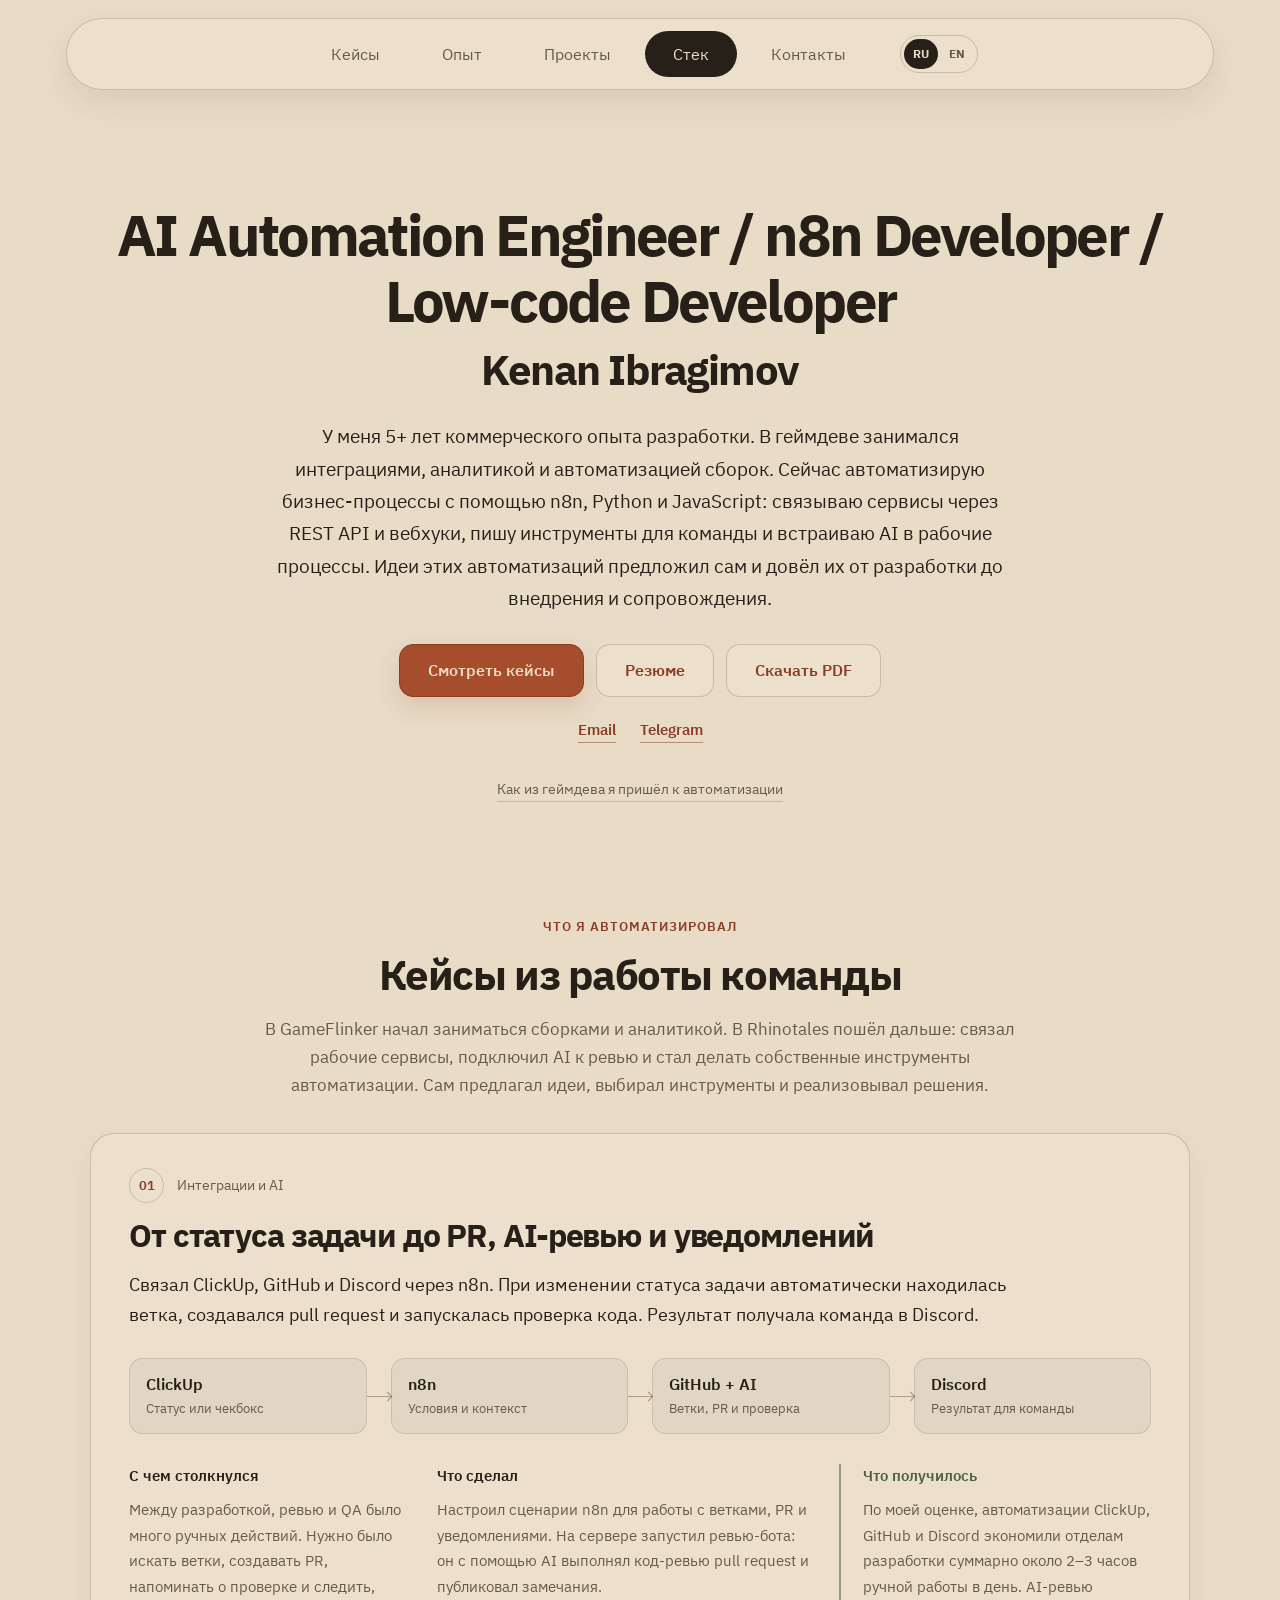
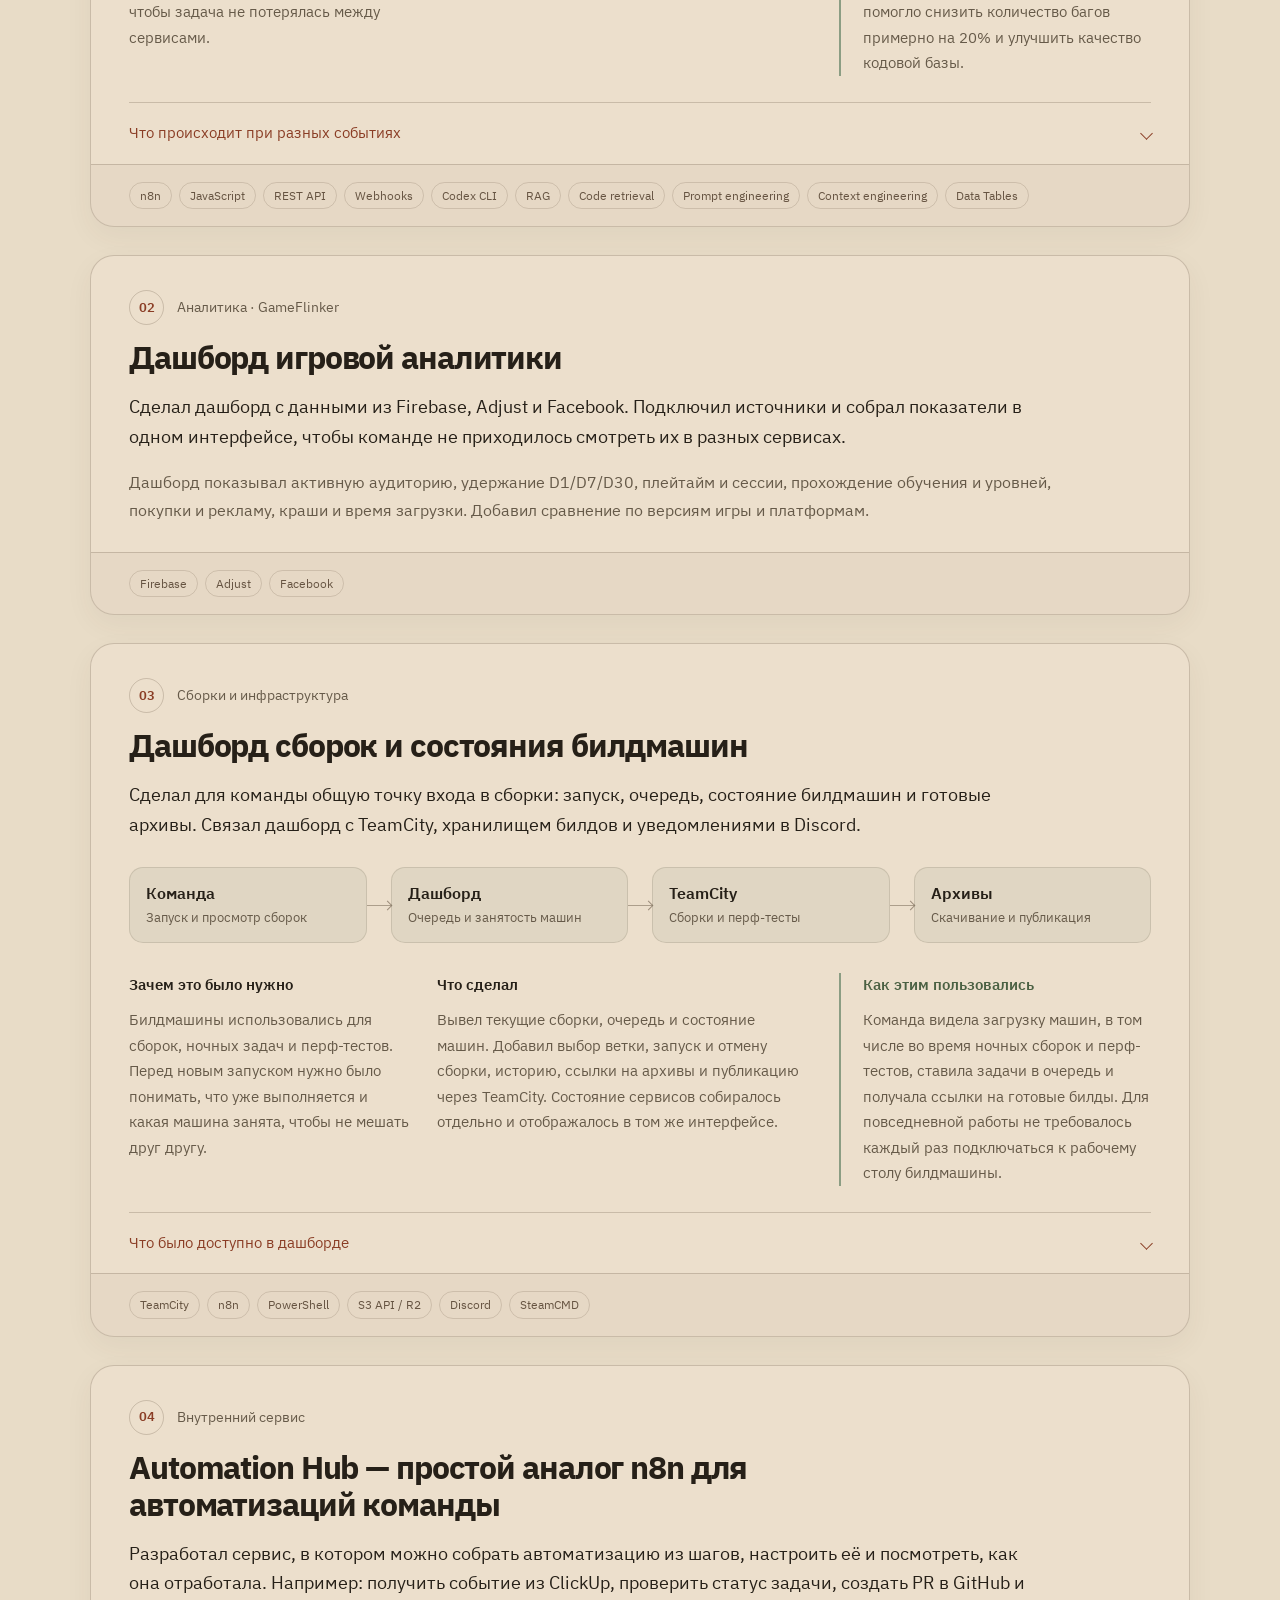
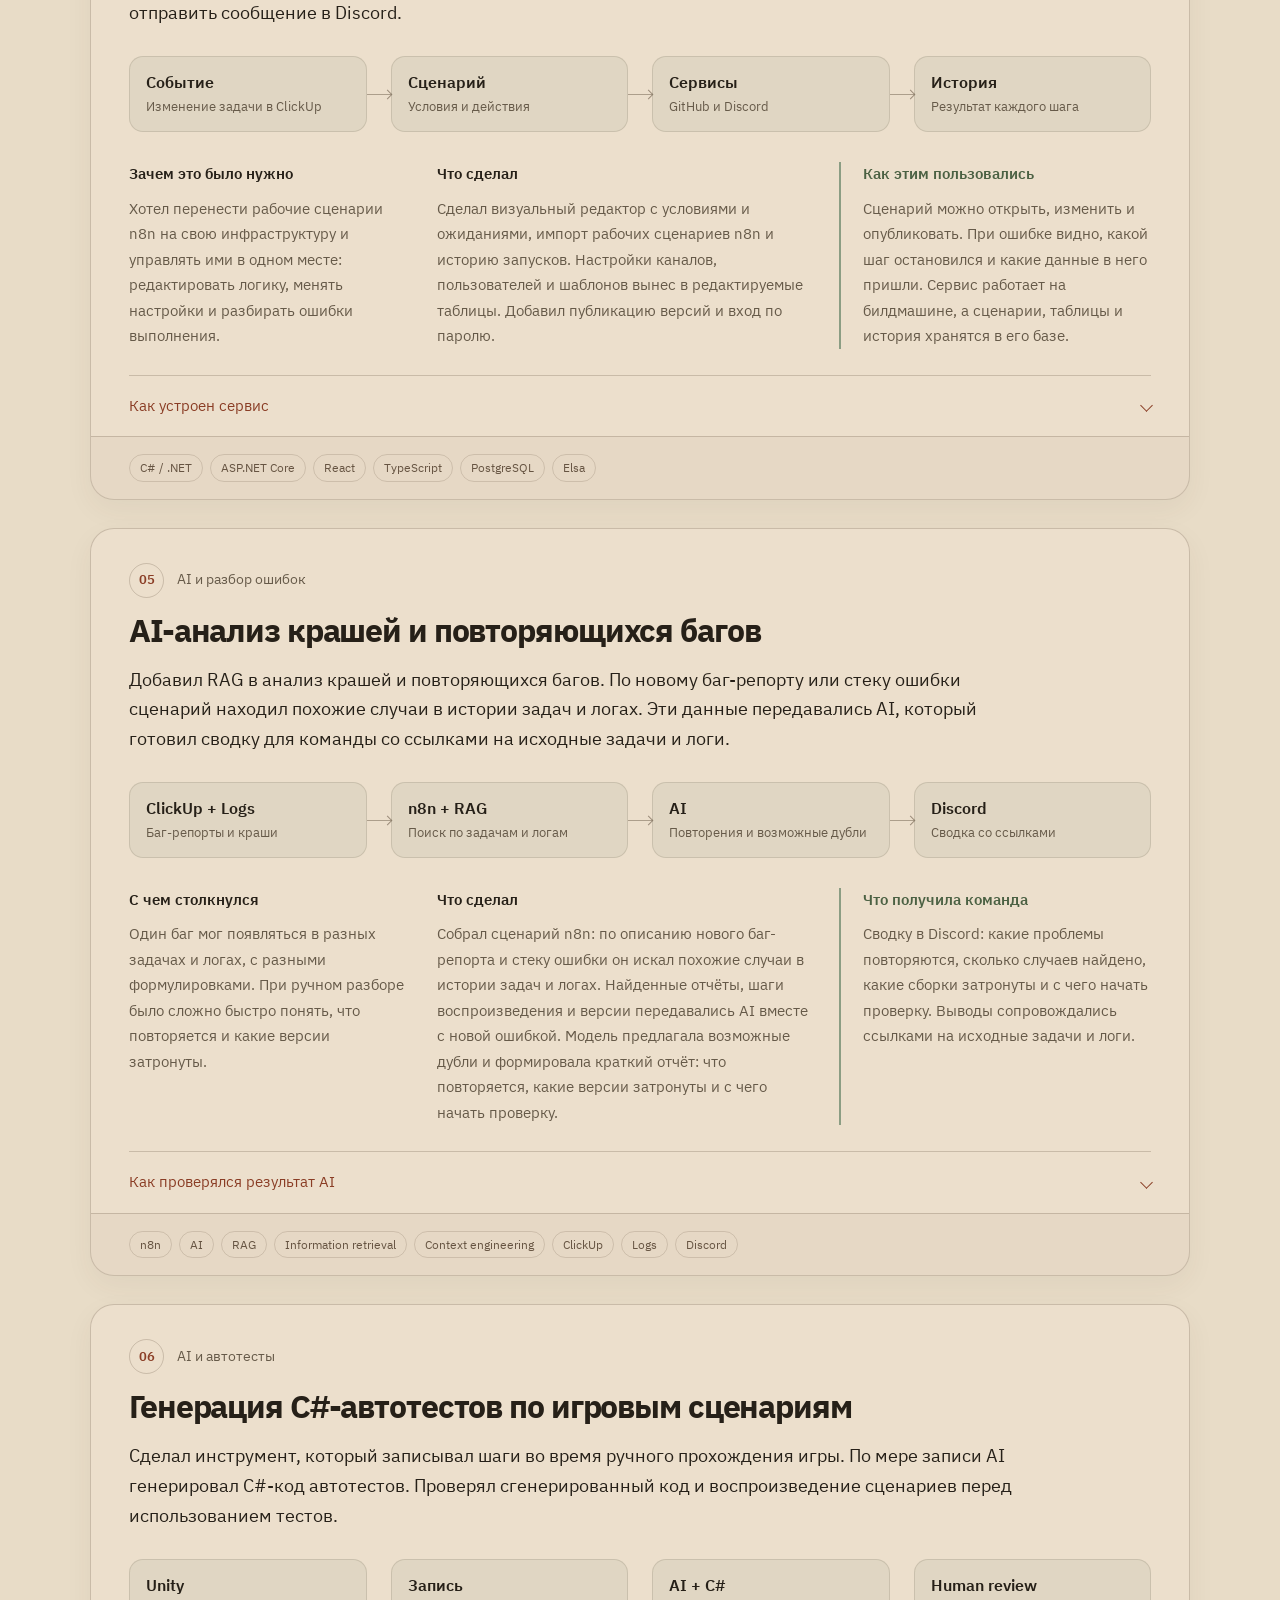
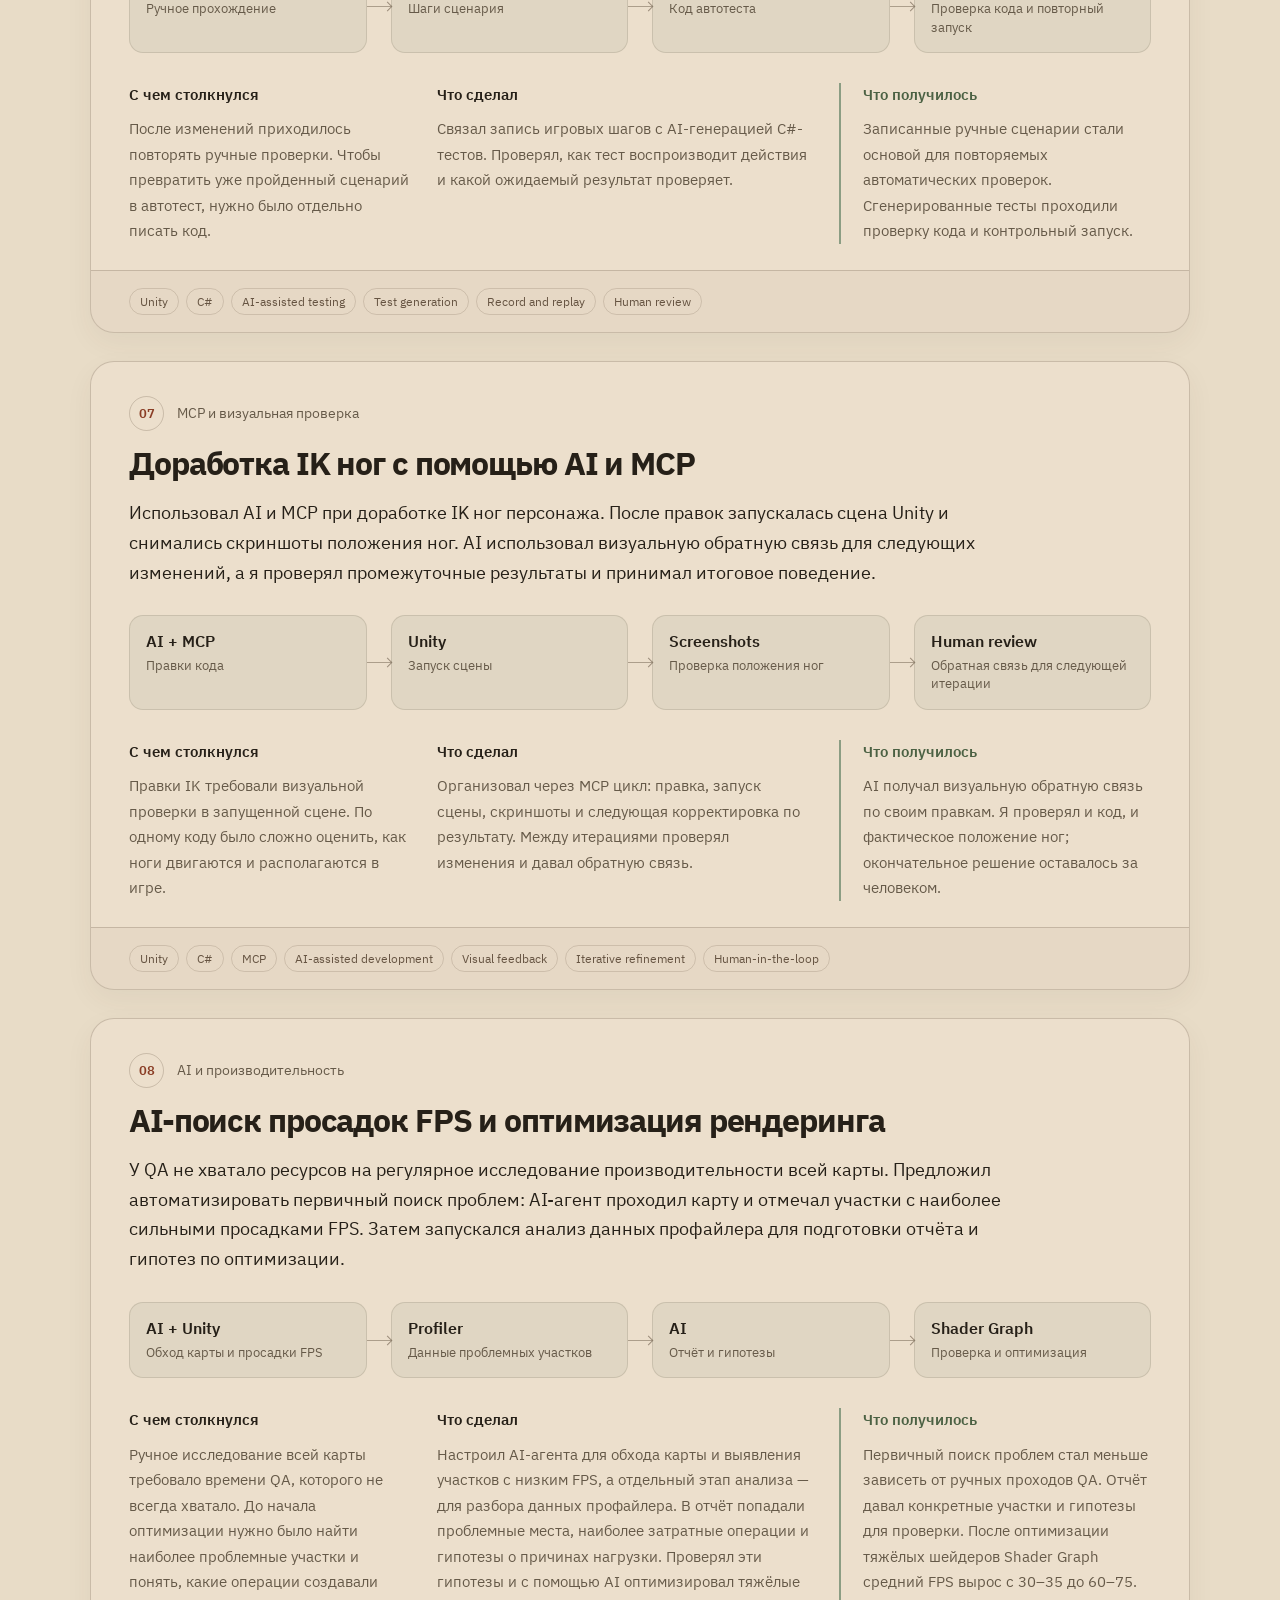
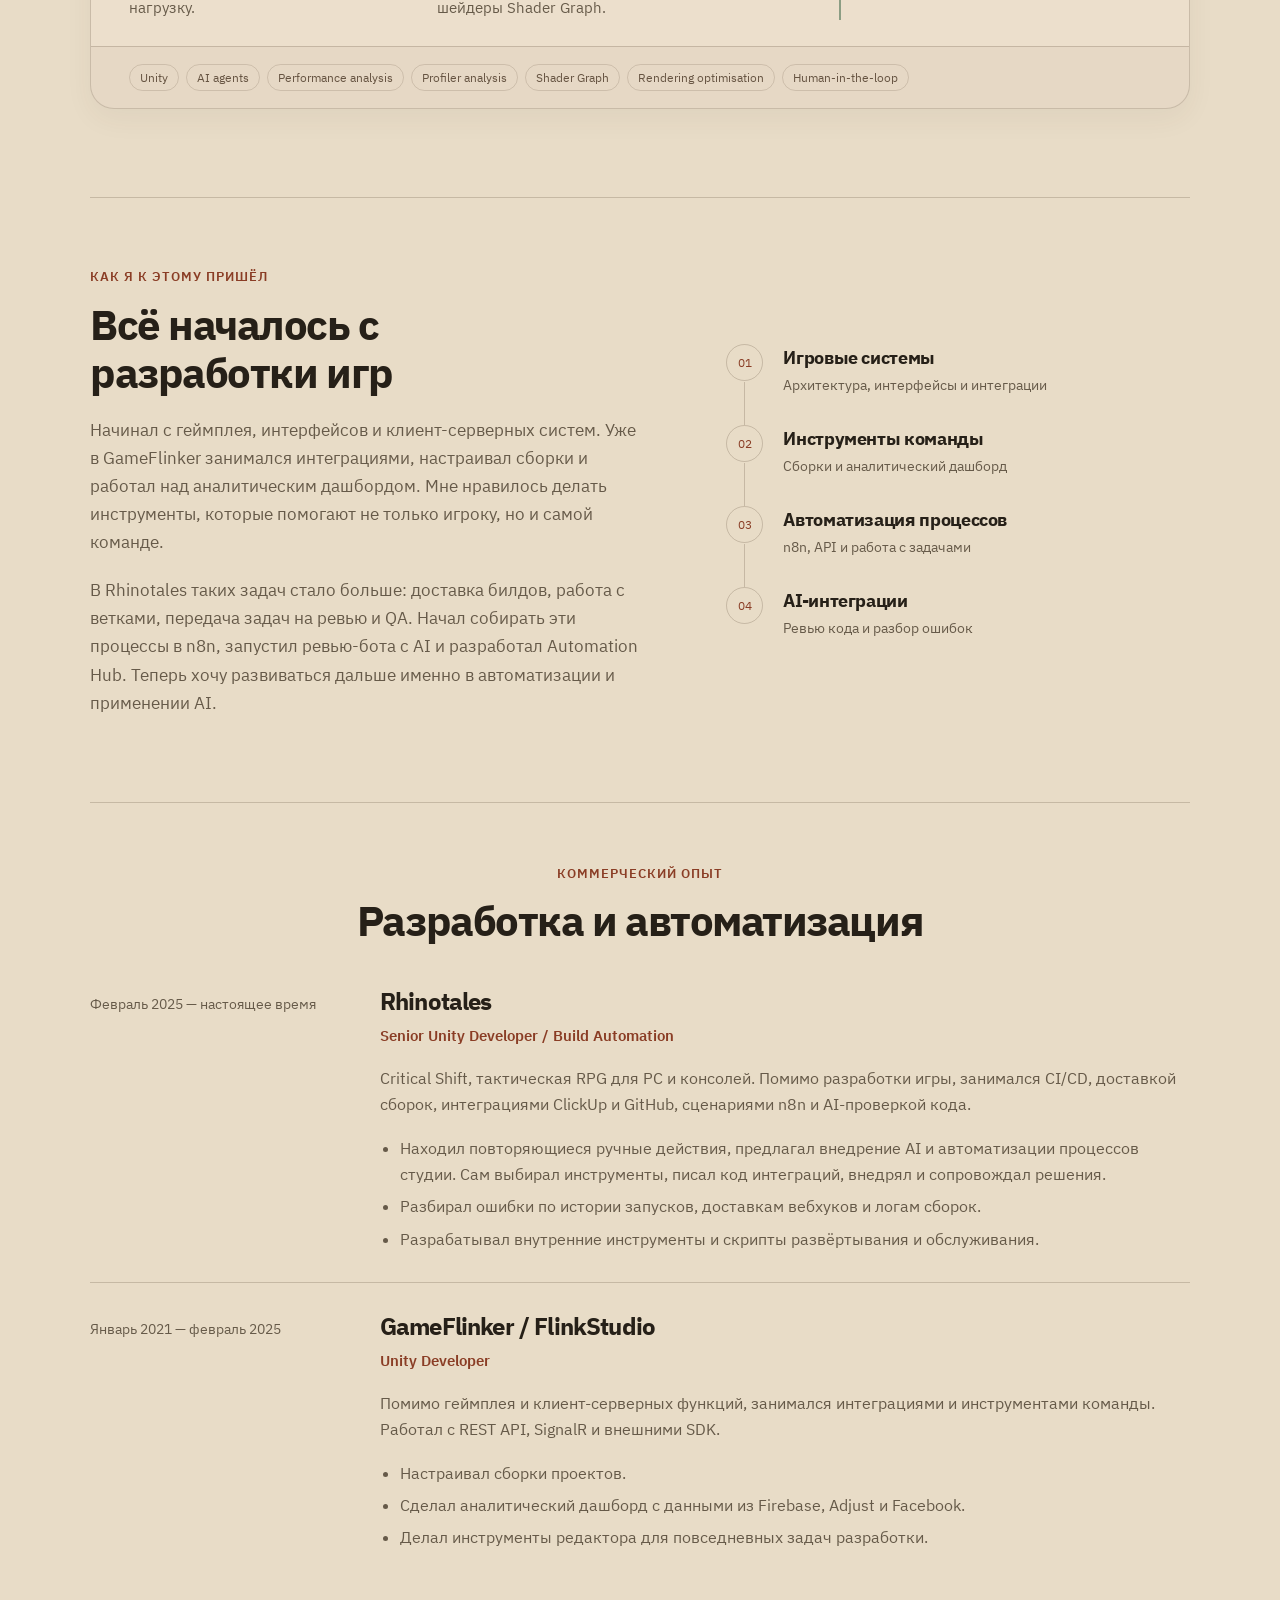
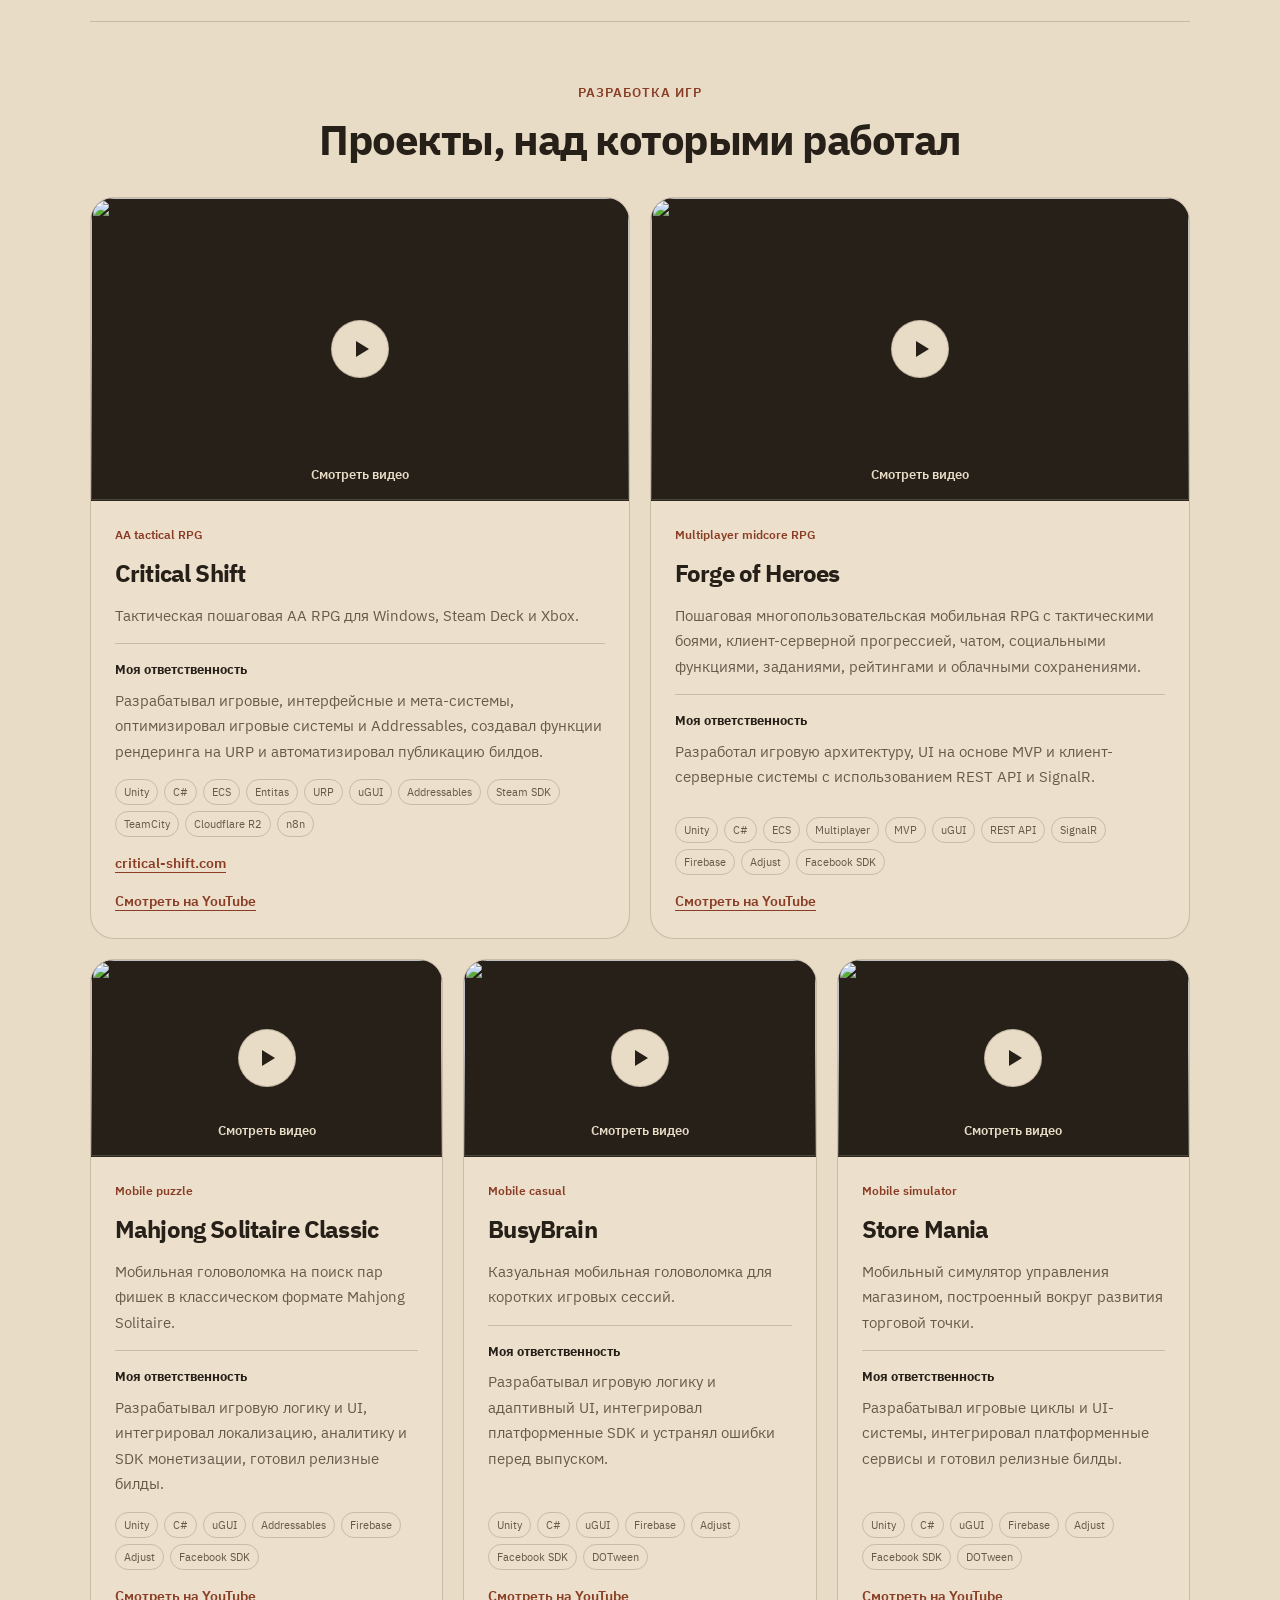
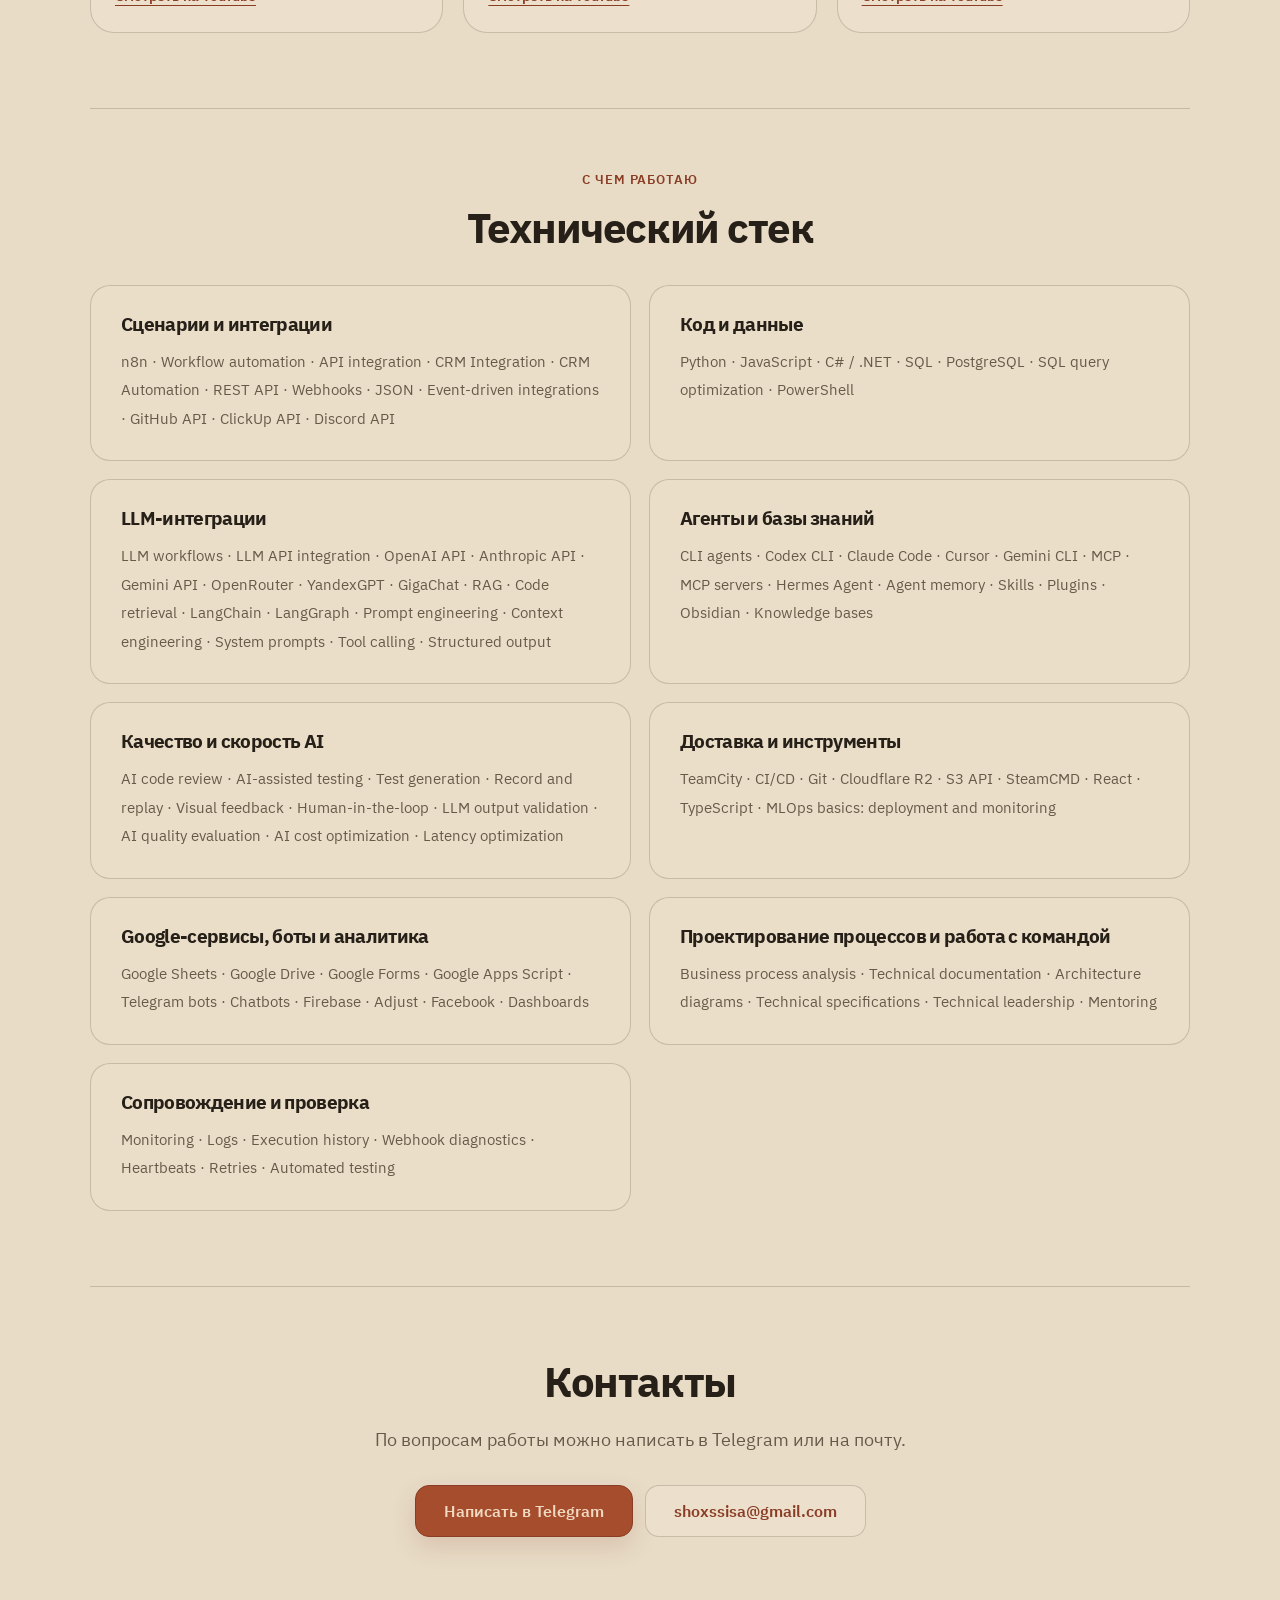
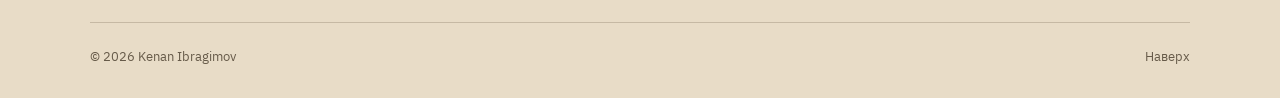
==== commit f568296a: "Portfolio: Update contact email" ====
--- a/automation/index.html
+++ b/automation/index.html
@@ -42,7 +42,7 @@
         <a class="button secondary" href="downloads/Kenan_Ibragimov_AI_Automation_Engineer_RU.pdf?v=2026-10-23-r6" download="Kenan_Ibragimov_AI_Automation_Engineer_RU.pdf" data-resume-download data-resume-version="2026-10-23-r6" data-en="Download PDF">Скачать PDF</a>
       </div>
       <div class="hero-links">
-        <a href="mailto:dumau.art@mail.ru">Email</a>
+        <a href="mailto:shoxssisa@gmail.com">Email</a>
         <a href="https://t.me/kenanIbragimov" target="_blank" rel="noreferrer">Telegram</a>
       </div>
       <a class="hero-note" href="#story" data-en="How game development led me to automation">Как из геймдева я пришёл к автоматизации</a>
@@ -325,7 +325,7 @@
     <section id="contact" class="section contact-section" aria-labelledby="contact-title">
       <h2 id="contact-title" data-en="Contact">Контакты</h2>
       <p data-en="For work enquiries, contact me on Telegram or by email.">По вопросам работы можно написать в Telegram или на почту.</p>
-      <div class="hero-actions"><a class="button primary" href="https://t.me/kenanIbragimov" target="_blank" rel="noreferrer" data-en="Message on Telegram">Написать в Telegram</a><a class="button secondary" href="mailto:dumau.art@mail.ru">dumau.art@mail.ru</a></div>
+      <div class="hero-actions"><a class="button primary" href="https://t.me/kenanIbragimov" target="_blank" rel="noreferrer" data-en="Message on Telegram">Написать в Telegram</a><a class="button secondary" href="mailto:shoxssisa@gmail.com">shoxssisa@gmail.com</a></div>
     </section>
   </main>
   <footer class="site-footer"><span>© <span data-year>2026</span> Kenan Ibragimov</span><a href="#top" data-en="Back to top">Наверх</a></footer>
